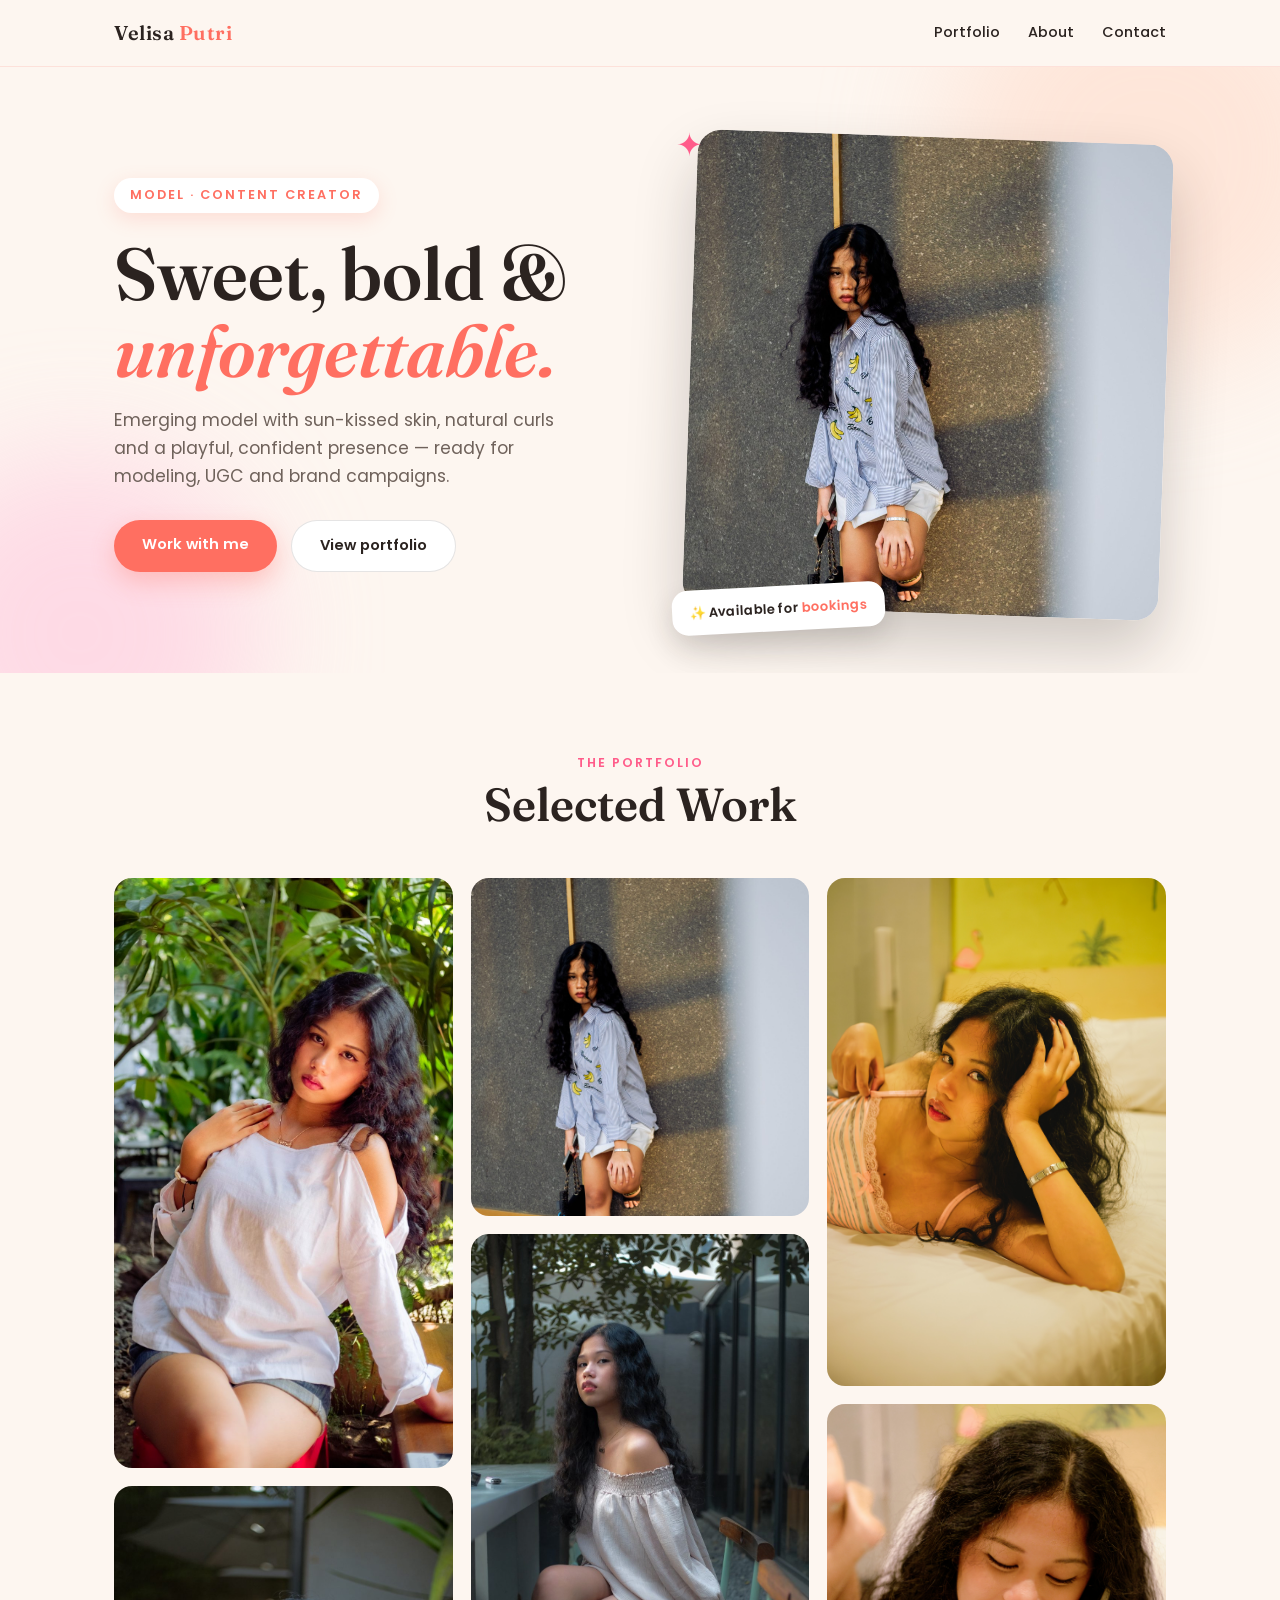
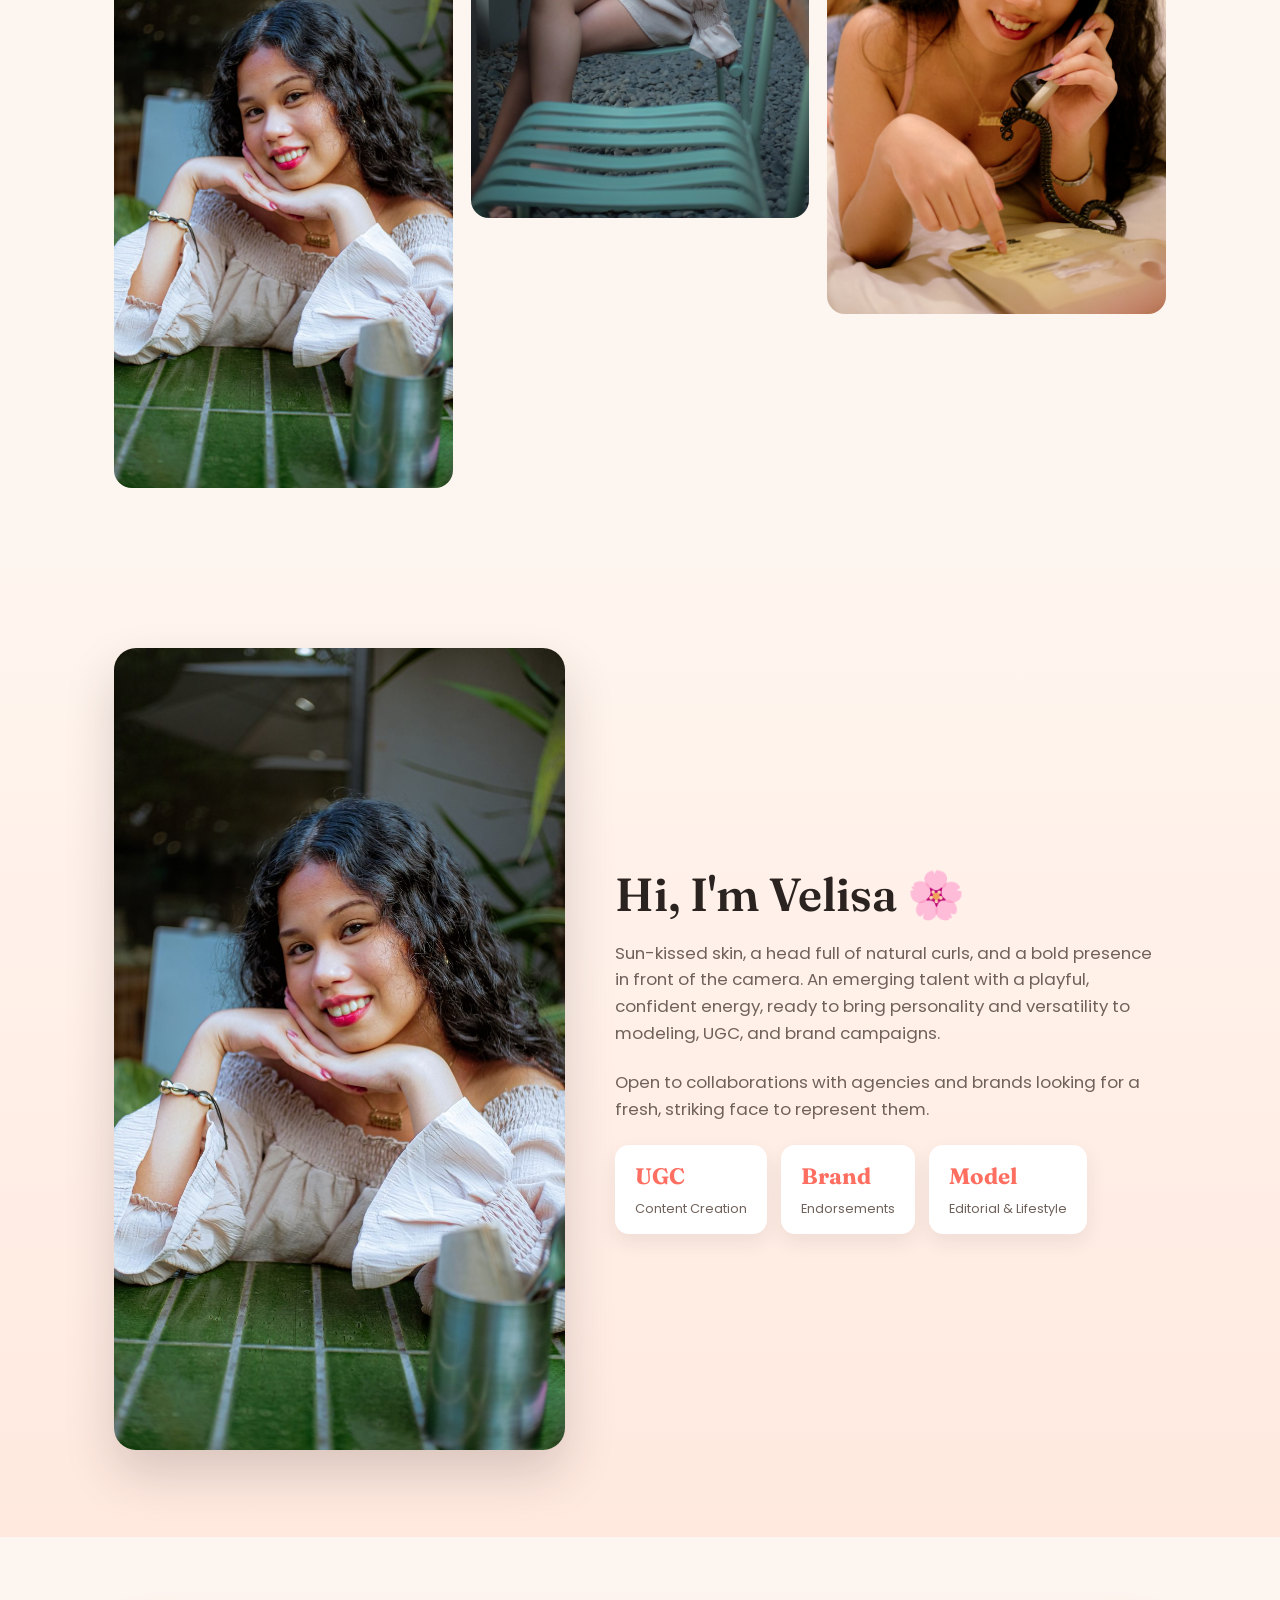
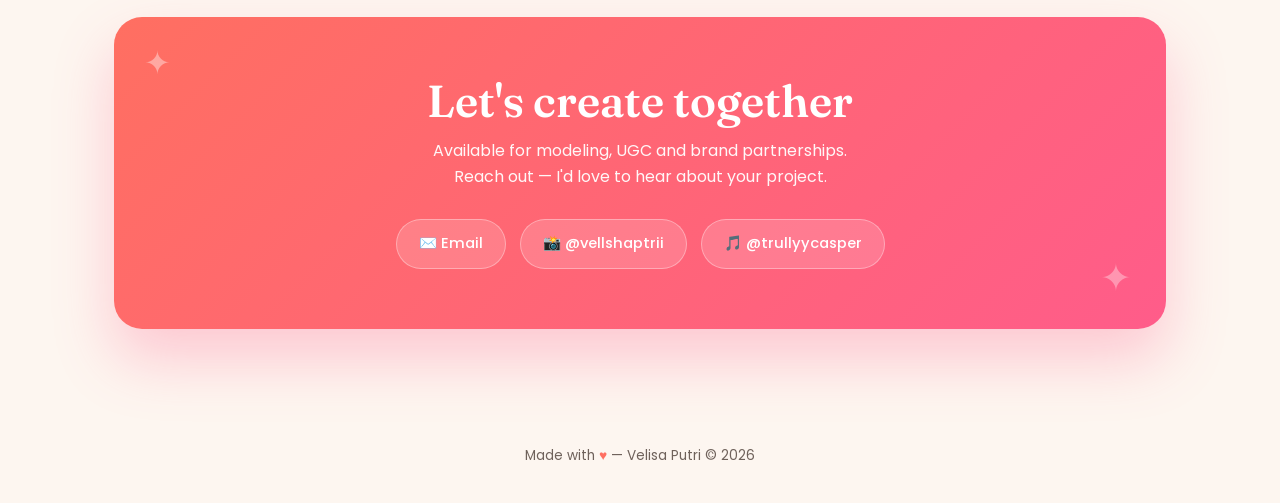
==== index.html @ 0e7f0deb "Update index.html" ====
<!DOCTYPE html>
<html lang="en">
<head>
<meta charset="UTF-8">
<meta name="viewport" content="width=device-width, initial-scale=1.0">
<title>Velisa Putri — Model & Content Creator</title>
<meta name="description" content="Velisa Putri — emerging model and content creator. Available for modeling, UGC, and brand campaigns.">
<link rel="preconnect" href="https://fonts.googleapis.com">
<link rel="preconnect" href="https://fonts.gstatic.com" crossorigin>
<link href="https://fonts.googleapis.com/css2?family=Fraunces:ital,opsz,wght@0,9..144,400;0,9..144,600;1,9..144,500&family=Poppins:wght@300;400;500;600&display=swap" rel="stylesheet">
<style>
  :root{
    --cream:#fdf6f0;
    --peach:#ffd9c7;
    --coral:#ff6f61;
    --hotpink:#ff5c8a;
    --ink:#2b2320;
    --soft:#6f625b;
    --white:#ffffff;
  }
  *{margin:0;padding:0;box-sizing:border-box}
  html{scroll-behavior:smooth}
  body{
    font-family:'Poppins',sans-serif;
    color:var(--ink);
    background:var(--cream);
    line-height:1.6;
    overflow-x:hidden;
  }
  h1,h2,h3{font-family:'Fraunces',serif;font-weight:600;line-height:1.05}
  a{color:inherit;text-decoration:none}
  .wrap{max-width:1100px;margin:0 auto;padding:0 24px}

  /* NAV */
  nav{
    position:sticky;top:0;z-index:50;
    background:rgba(253,246,240,.85);
    backdrop-filter:blur(10px);
    border-bottom:1px solid rgba(255,111,97,.15);
  }
  nav .wrap{display:flex;align-items:center;justify-content:space-between;height:66px}
  .logo{font-family:'Fraunces',serif;font-weight:600;font-size:1.25rem;letter-spacing:.5px}
  .logo span{color:var(--coral)}
  .navlinks{display:flex;gap:28px;font-size:.9rem;font-weight:500}
  .navlinks a{position:relative;padding:4px 0;transition:color .2s}
  .navlinks a:hover{color:var(--coral)}
  .navlinks a::after{content:"";position:absolute;left:0;bottom:-2px;width:0;height:2px;background:var(--coral);transition:width .25s}
  .navlinks a:hover::after{width:100%}
  .menu-btn{display:none;background:none;border:none;font-size:1.5rem;cursor:pointer;color:var(--ink)}

  /* HERO */
  header.hero{position:relative;padding:70px 0 60px;overflow:hidden}
  .blob{position:absolute;border-radius:50%;filter:blur(60px);opacity:.55;z-index:0}
  .blob.b1{width:420px;height:420px;background:var(--peach);top:-120px;right:-80px}
  .blob.b2{width:360px;height:360px;background:#ffc4dd;bottom:-140px;left:-100px}
  .hero .wrap{position:relative;z-index:2;display:grid;grid-template-columns:1.05fr .95fr;gap:50px;align-items:center}
  .hero-text .kicker{
    display:inline-block;font-size:.8rem;font-weight:600;letter-spacing:2px;text-transform:uppercase;
    color:var(--coral);background:#fff;padding:7px 16px;border-radius:999px;margin-bottom:22px;
    box-shadow:0 6px 20px rgba(255,111,97,.18)
  }
  .hero-text h1{font-size:clamp(2.8rem,6vw,4.6rem);margin-bottom:18px}
  .hero-text h1 em{font-style:italic;color:var(--coral)}
  .hero-text p{font-size:1.08rem;color:var(--soft);max-width:460px;margin-bottom:30px}
  .cta{display:flex;gap:14px;flex-wrap:wrap}
  .btn{
    display:inline-block;padding:13px 28px;border-radius:999px;font-weight:600;font-size:.92rem;
    transition:transform .2s,box-shadow .2s;cursor:pointer
  }
  .btn-primary{background:var(--coral);color:#fff;box-shadow:0 10px 24px rgba(255,111,97,.32)}
  .btn-primary:hover{transform:translateY(-3px);box-shadow:0 14px 30px rgba(255,111,97,.42)}
  .btn-ghost{background:#fff;color:var(--ink);border:1.5px solid rgba(43,35,32,.12)}
  .btn-ghost:hover{transform:translateY(-3px);border-color:var(--coral);color:var(--coral)}

  .hero-photo{position:relative}
  .hero-photo img{
    width:100%;border-radius:24px;display:block;
    box-shadow:0 30px 60px rgba(43,35,32,.22);
    transform:rotate(2deg)
  }
  .hero-photo::before{
    content:"✦";position:absolute;top:-18px;left:-14px;font-size:2rem;color:var(--hotpink);z-index:3
  }
  .badge{
    position:absolute;bottom:-18px;left:-18px;background:#fff;border-radius:16px;
    padding:12px 18px;box-shadow:0 12px 28px rgba(43,35,32,.16);font-size:.82rem;font-weight:600;z-index:3;
    transform:rotate(-3deg)
  }
  .badge span{color:var(--coral)}

  /* SECTION HEADS */
  .sec{padding:80px 0}
  .sec-head{text-align:center;margin-bottom:48px}
  .sec-head .tag{font-size:.78rem;font-weight:600;letter-spacing:2px;text-transform:uppercase;color:var(--hotpink)}
  .sec-head h2{font-size:clamp(2rem,4vw,2.9rem);margin-top:8px}

  /* PORTFOLIO */
  .gallery{columns:3;column-gap:18px}
  .gallery figure{break-inside:avoid;margin-bottom:18px;position:relative;border-radius:18px;overflow:hidden;cursor:pointer}
  .gallery img{width:100%;display:block;transition:transform .5s}
  .gallery figure:hover img{transform:scale(1.06)}
  .gallery figure::after{
    content:"";position:absolute;inset:0;background:linear-gradient(to top,rgba(255,111,97,.35),transparent 55%);
    opacity:0;transition:opacity .3s
  }
  .gallery figure:hover::after{opacity:1}

  /* ABOUT */
  #about{background:linear-gradient(180deg,#fff5ef,#ffe9df)}
  .about-grid{display:grid;grid-template-columns:.9fr 1.1fr;gap:50px;align-items:center}
  .about-photo img{width:100%;border-radius:22px;box-shadow:0 24px 50px rgba(43,35,32,.18)}
  .about-text h2{font-size:clamp(2rem,4vw,2.9rem);margin-bottom:20px}
  .about-text p{color:var(--soft);font-size:1.05rem;margin-bottom:22px}
  .facts{display:flex;gap:14px;flex-wrap:wrap}
  .fact{background:#fff;border-radius:14px;padding:14px 20px;box-shadow:0 8px 20px rgba(43,35,32,.08)}
  .fact b{display:block;font-family:'Fraunces',serif;color:var(--coral);font-size:1.4rem}
  .fact span{font-size:.8rem;color:var(--soft)}

  /* CONTACT */
  #contact{text-align:center}
  .contact-card{
    background:linear-gradient(135deg,var(--coral),var(--hotpink));
    border-radius:28px;padding:60px 30px;color:#fff;box-shadow:0 30px 60px rgba(255,92,138,.3);position:relative;overflow:hidden
  }
  .contact-card::before{content:"✦";position:absolute;top:20px;left:30px;font-size:2rem;opacity:.4}
  .contact-card::after{content:"✦";position:absolute;bottom:20px;right:34px;font-size:2.4rem;opacity:.35}
  .contact-card h2{color:#fff;font-size:clamp(2rem,4vw,2.8rem);margin-bottom:14px}
  .contact-card p{max-width:440px;margin:0 auto 30px;opacity:.95}
  .links{display:flex;gap:14px;justify-content:center;flex-wrap:wrap}
  .link-pill{
    display:inline-flex;align-items:center;gap:8px;background:rgba(255,255,255,.16);
    border:1.5px solid rgba(255,255,255,.35);color:#fff;padding:12px 22px;border-radius:999px;
    font-weight:500;font-size:.92rem;transition:background .2s,transform .2s
  }
  .link-pill:hover{background:#fff;color:var(--coral);transform:translateY(-3px)}

  footer{text-align:center;padding:36px 0;color:var(--soft);font-size:.85rem}
  footer .heart{color:var(--coral)}

  /* LIGHTBOX */
  .lb{position:fixed;inset:0;background:rgba(43,35,32,.9);display:none;align-items:center;justify-content:center;z-index:100;padding:24px}
  .lb.open{display:flex}
  .lb img{max-width:90%;max-height:90vh;border-radius:14px;box-shadow:0 20px 60px rgba(0,0,0,.5)}
  .lb-close{position:absolute;top:22px;right:28px;color:#fff;font-size:2.4rem;cursor:pointer;line-height:1}

  @media(max-width:860px){
    .hero .wrap{grid-template-columns:1fr;gap:40px}
    .hero-photo{max-width:420px;margin:0 auto}
    .about-grid{grid-template-columns:1fr;gap:34px}
    .gallery{columns:2}
    .navlinks{
      display:none;position:absolute;top:66px;left:0;right:0;background:var(--cream);
      flex-direction:column;gap:0;padding:10px 24px 20px;border-bottom:1px solid rgba(255,111,97,.15)
    }
    .navlinks.show{display:flex}
    .navlinks a{padding:12px 0;border-bottom:1px solid rgba(255,111,97,.1)}
    .menu-btn{display:block}
  }
  @media(max-width:520px){.gallery{columns:1}}
</style>
</head>
<body>

<nav>
  <div class="wrap">
    <div class="logo">Velisa <span>Putri</span></div>
    <div class="navlinks" id="navlinks">
      <a onclick="closeMenu()" href="#portfolio">Portfolio</a>
      <a onclick="closeMenu()" href="#about">About</a>
      <a onclick="closeMenu()" href="#contact">Contact</a>
    </div>
    <button class="menu-btn" onclick="toggleMenu()">☰</button>
  </div>
</nav>

<header class="hero">
  <div class="blob b1"></div>
  <div class="blob b2"></div>
  <div class="wrap">
    <div class="hero-text">
      <span class="kicker">Model · Content Creator</span>
      <h1>Sweet, bold &amp; <em>unforgettable</em>.</h1>
      <p>Emerging model with sun-kissed skin, natural curls and a playful, confident presence — ready for modeling, UGC and brand campaigns.</p>
      <div class="cta">
        <a class="btn btn-primary" href="#contact">Work with me</a>
        <a class="btn btn-ghost" href="#portfolio">View portfolio</a>
      </div>
    </div>
    <div class="hero-photo">
      <img id="heroImg" src="images/velisa-01.jpg" alt="Velisa Putri portrait">
      <div class="badge">✨ Available for <span>bookings</span></div>
    </div>
  </div>
</header>

<section class="sec" id="portfolio">
  <div class="wrap">
    <div class="sec-head">
      <div class="tag">The Portfolio</div>
      <h2>Selected Work</h2>
    </div>
    <div class="gallery" id="gallery">
      <figure><img src="images/velisa-02.jpg" alt="Velisa Putri — garden editorial"></figure>
      <figure><img src="images/velisa-04.jpg" alt="Velisa Putri — smiling portrait"></figure>
      <figure><img src="images/velisa-01.jpg" alt="Velisa Putri — street style"></figure>
      <figure><img src="images/velisa-03.jpg" alt="Velisa Putri — lifestyle"></figure>
    </div>
  </div>
</section>

<section class="sec" id="about">
  <div class="wrap">
    <div class="about-grid">
      <div class="about-photo">
        <img id="aboutImg" src="images/velisa-04.jpg" alt="Velisa Putri">
      </div>
      <div class="about-text">
        <h2 id="aboutHeading">Hi, I'm Velisa 🌸</h2>
        <div id="aboutBio">
          <p>Sun-kissed skin, a head full of natural curls, and a bold presence in front of the camera. An emerging talent with a playful, confident energy, ready to bring personality and versatility to modeling, UGC, and brand campaigns.</p>
          <p>Open to collaborations with agencies and brands looking for a fresh, striking face to represent them.</p>
        </div>
        <div class="facts">
          <div class="fact"><b>UGC</b><span>Content Creation</span></div>
          <div class="fact"><b>Brand</b><span>Endorsements</span></div>
          <div class="fact"><b>Model</b><span>Editorial &amp; Lifestyle</span></div>
        </div>
      </div>
    </div>
  </div>
</section>

<section class="sec" id="contact">
  <div class="wrap">
    <div class="contact-card">
      <h2>Let's create together</h2>
      <p>Available for modeling, UGC and brand partnerships. Reach out — I'd love to hear about your project.</p>
      <div class="links" id="contactLinks">
        <a class="link-pill" href="mailto:velisaputriajjah@gmail.com">✉️ Email</a>
        <a class="link-pill" href="https://instagram.com/vellshaptrii" target="_blank" rel="noopener">📸 @vellshaptrii</a>
        <a class="link-pill" href="https://tiktok.com/@trullyycasperr" target="_blank" rel="noopener">🎵 @trullyycasperr</a>
      </div>
    </div>
  </div>
</section>

<footer>
  <div class="wrap">Made with <span class="heart">♥</span> — Velisa Putri © 2026</div>
</footer>

<div class="lb" id="lb" onclick="closeLb()">
  <span class="lb-close">&times;</span>
  <img id="lb-img" src="" alt="">
</div>

<script>
  function toggleMenu(){document.getElementById('navlinks').classList.toggle('show')}
  function closeMenu(){document.getElementById('navlinks').classList.remove('show')}

  // ---- Lightbox (re-bound whenever the gallery is rebuilt) ----
  function bindLightbox(){
    document.querySelectorAll('#gallery img').forEach(function(img){
      img.onclick=function(){
        document.getElementById('lb-img').src=img.src;
        document.getElementById('lb').classList.add('open');
      };
    });
  }
  function closeLb(){document.getElementById('lb').classList.remove('open')}
  document.addEventListener('keydown',function(e){if(e.key==='Escape')closeLb()});

  // ---- Load content from the CMS data files (falls back to built-in defaults
  //      when opened locally, since browsers block fetch on file:// URLs) ----
  function esc(s){return String(s||'').replace(/[&<>"]/g,function(c){
    return {'&':'&amp;','<':'&lt;','>':'&gt;','"':'&quot;'}[c];});}

  function renderGallery(photos){
    if(!photos || !photos.length) return;
    var g=document.getElementById('gallery');
    g.innerHTML=photos.map(function(p){
      return '<figure><img src="'+esc(p.image)+'" alt="'+esc(p.alt||'Velisa Putri')+'"></figure>';
    }).join('');
    bindLightbox();
  }

  function renderSite(s){
    if(!s) return;
    if(s.heroImage) document.getElementById('heroImg').src=s.heroImage;
    if(s.aboutImage) document.getElementById('aboutImg').src=s.aboutImage;
    if(s.tagline){
      // keep the last word italic/coral to match the design
      var words=s.tagline.trim().split(' ');
      var last=words.pop();
      document.querySelector('.hero-text h1').innerHTML=
        esc(words.join(' '))+' <em>'+esc(last)+'</em>';
    }
    if(s.bio){
      document.getElementById('aboutBio').innerHTML=
        s.bio.split(/\n\s*\n/).map(function(par){
          return '<p>'+esc(par.trim())+'</p>';
        }).join('');
    }
    if(s.email || s.instagram || s.tiktok){
      var links='';
      if(s.email) links+='<a class="link-pill" href="mailto:'+esc(s.email)+'">✉️ Email</a>';
      if(s.instagram) links+='<a class="link-pill" href="https://instagram.com/'+esc(s.instagram)+'" target="_blank" rel="noopener">📸 @'+esc(s.instagram)+'</a>';
      if(s.tiktok) links+='<a class="link-pill" href="https://tiktok.com/@'+esc(s.tiktok)+'" target="_blank" rel="noopener">🎵 @'+esc(s.tiktok)+'</a>';
      document.getElementById('contactLinks').innerHTML=links;
    }
  }

  fetch('data/gallery.json').then(function(r){return r.json();})
    .then(function(d){renderGallery(d.photos);}).catch(function(){/* keep defaults */});
  fetch('data/site.json').then(function(r){return r.json();})
    .then(renderSite).catch(function(){/* keep defaults */});

  bindLightbox(); // bind the default photos immediately
</script>
</body>
</html>
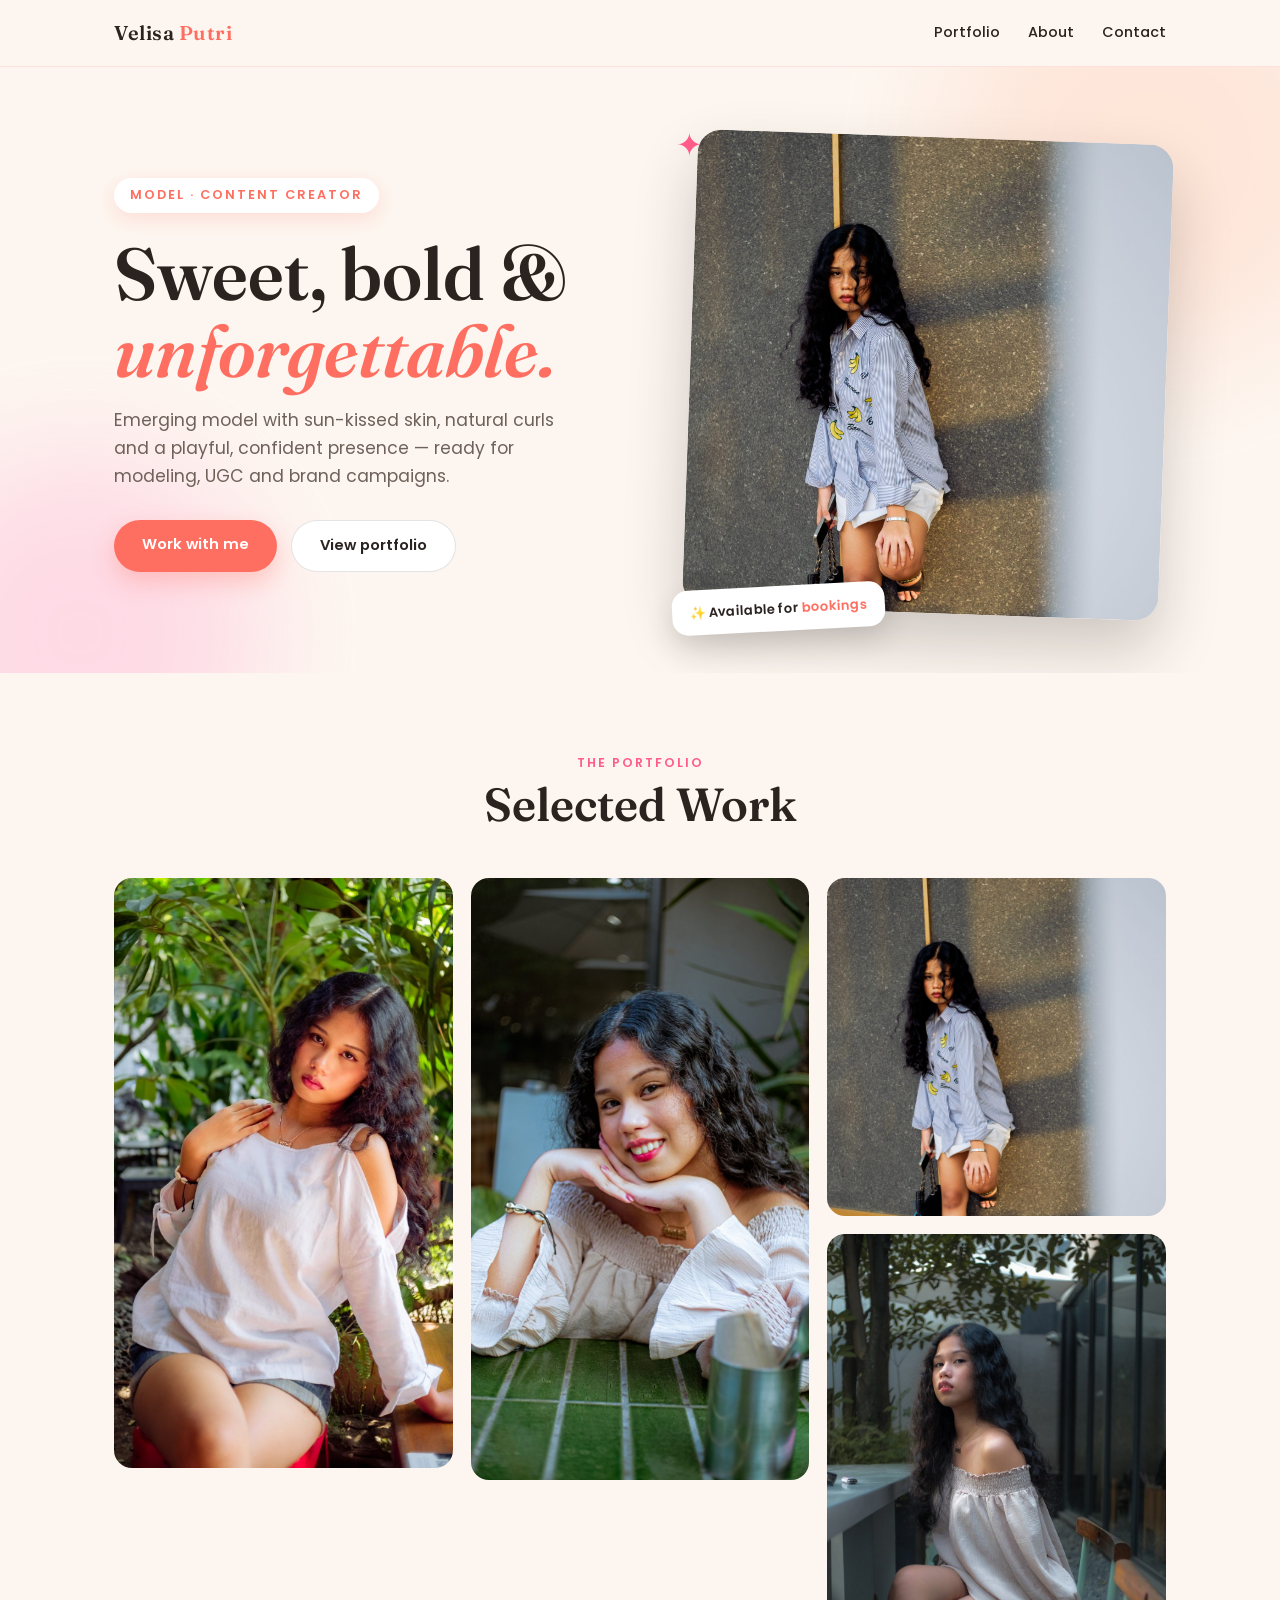
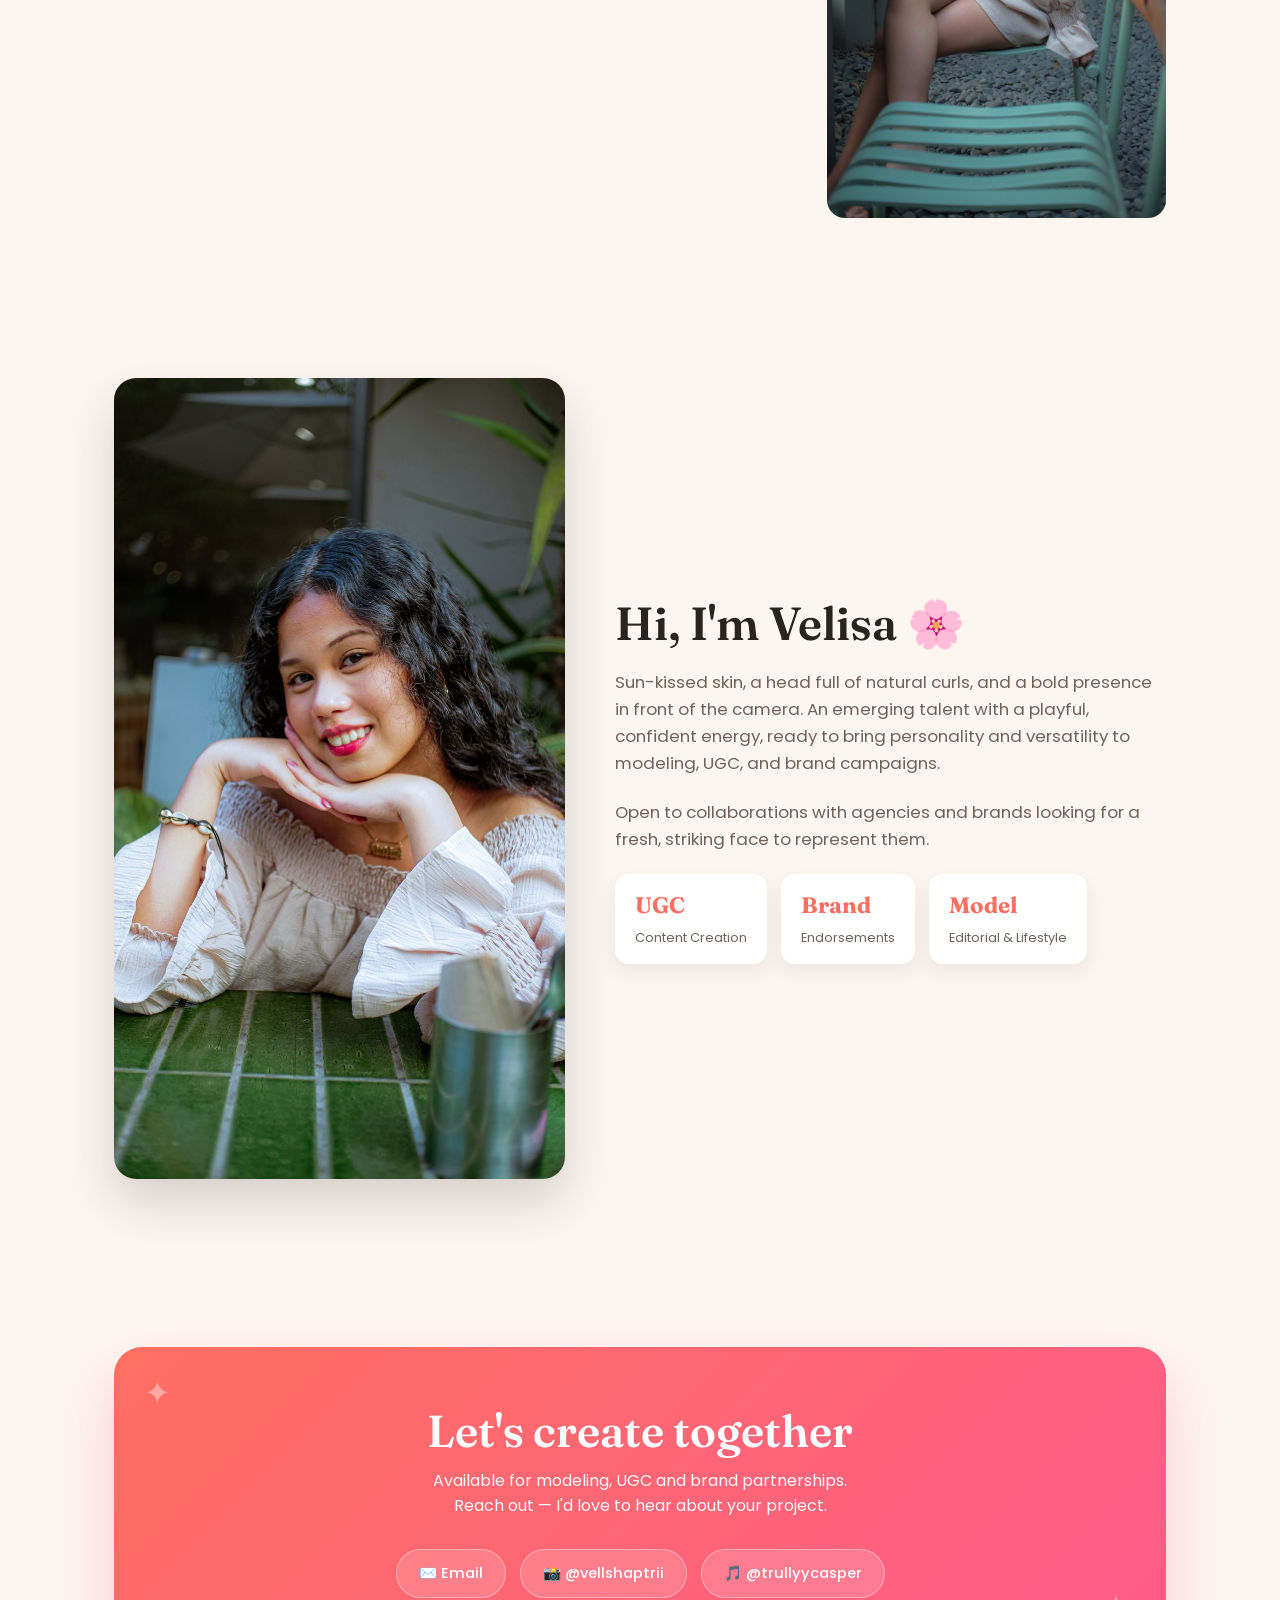
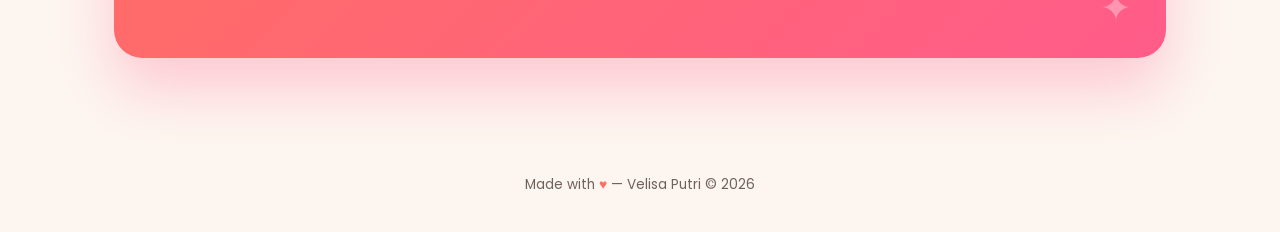
==== commit d91e8978: "Add files via upload" ====
--- a/index.html
+++ b/index.html
@@ -105,8 +105,15 @@
   }
   .gallery figure:hover::after{opacity:1}
 
+  /* VIDEOS */
+  #videos{background:linear-gradient(180deg,#fff5ef,#ffe9df)}
+  .video-grid{display:flex;flex-wrap:wrap;gap:24px;justify-content:center}
+  .video-card{background:#fff;border-radius:18px;padding:10px;box-shadow:0 14px 34px rgba(43,35,32,.12);max-width:340px;width:100%}
+  .video-card blockquote{margin:0 auto}
+  .video-empty{text-align:center;color:var(--soft);font-size:.95rem}
+
   /* ABOUT */
-  #about{background:linear-gradient(180deg,#fff5ef,#ffe9df)}
+  #about{background:var(--cream)}
   .about-grid{display:grid;grid-template-columns:.9fr 1.1fr;gap:50px;align-items:center}
   .about-photo img{width:100%;border-radius:22px;box-shadow:0 24px 50px rgba(43,35,32,.18)}
   .about-text h2{font-size:clamp(2rem,4vw,2.9rem);margin-bottom:20px}
@@ -166,6 +173,7 @@
     <div class="logo">Velisa <span>Putri</span></div>
     <div class="navlinks" id="navlinks">
       <a onclick="closeMenu()" href="#portfolio">Portfolio</a>
+      <a onclick="closeMenu()" href="#videos" id="navVideos" style="display:none">Videos</a>
       <a onclick="closeMenu()" href="#about">About</a>
       <a onclick="closeMenu()" href="#contact">Contact</a>
     </div>
@@ -205,6 +213,16 @@
       <figure><img src="images/velisa-01.jpg" alt="Velisa Putri — street style"></figure>
       <figure><img src="images/velisa-03.jpg" alt="Velisa Putri — lifestyle"></figure>
     </div>
+  </div>
+</section>
+
+<section class="sec" id="videos" style="display:none">
+  <div class="wrap">
+    <div class="sec-head">
+      <div class="tag">On Camera</div>
+      <h2>Videos</h2>
+    </div>
+    <div class="video-grid" id="videoGrid"></div>
   </div>
 </section>
 
@@ -309,10 +327,62 @@
     }
   }
 
+  // ---- Videos: paste a TikTok or Instagram post URL in the CMS, this
+  //      detects the platform and builds the official embed automatically ----
+  function loadScriptOnce(src){
+    if(document.querySelector('script[src="'+src+'"]')) return;
+    var s=document.createElement('script');
+    s.src=src; s.async=true;
+    document.body.appendChild(s);
+    return s;
+  }
+
+  function renderVideos(list){
+    if(!list || !list.length) return; // section stays hidden
+    var grid=document.getElementById('videoGrid');
+    var html='';
+    var hasTikTok=false, hasInstagram=false;
+
+    list.forEach(function(v){
+      var url=(v.url||'').trim();
+      if(!url) return;
+      if(url.indexOf('tiktok.com')>-1){
+        hasTikTok=true;
+        var idMatch=url.match(/\/video\/(\d+)/);
+        var videoId=idMatch?idMatch[1]:'';
+        html+='<div class="video-card">'+
+          '<blockquote class="tiktok-embed" cite="'+esc(url)+'" data-video-id="'+esc(videoId)+'" style="max-width:325px;min-width:280px;margin:0 auto;">'+
+          '<section></section></blockquote></div>';
+      } else if(url.indexOf('instagram.com')>-1){
+        hasInstagram=true;
+        html+='<div class="video-card">'+
+          '<blockquote class="instagram-media" data-instgrm-permalink="'+esc(url)+'" data-instgrm-version="14" style="margin:0 auto;"></blockquote></div>';
+      }
+    });
+
+    if(!html) return; // no recognized links, keep section hidden
+
+    grid.innerHTML=html;
+    document.getElementById('videos').style.display='';
+    document.getElementById('navVideos').style.display='';
+
+    if(hasTikTok) loadScriptOnce('https://www.tiktok.com/embed.js');
+    if(hasInstagram){
+      var igScript=loadScriptOnce('https://www.instagram.com/embed.js');
+      if(igScript){
+        igScript.onload=function(){ if(window.instgrm) window.instgrm.Embeds.process(); };
+      } else if(window.instgrm){
+        window.instgrm.Embeds.process();
+      }
+    }
+  }
+
   fetch('data/gallery.json').then(function(r){return r.json();})
     .then(function(d){renderGallery(d.photos);}).catch(function(){/* keep defaults */});
   fetch('data/site.json').then(function(r){return r.json();})
     .then(renderSite).catch(function(){/* keep defaults */});
+  fetch('data/videos.json').then(function(r){return r.json();})
+    .then(function(d){renderVideos(d.videos);}).catch(function(){/* section stays hidden */});
 
   bindLightbox(); // bind the default photos immediately
 </script>
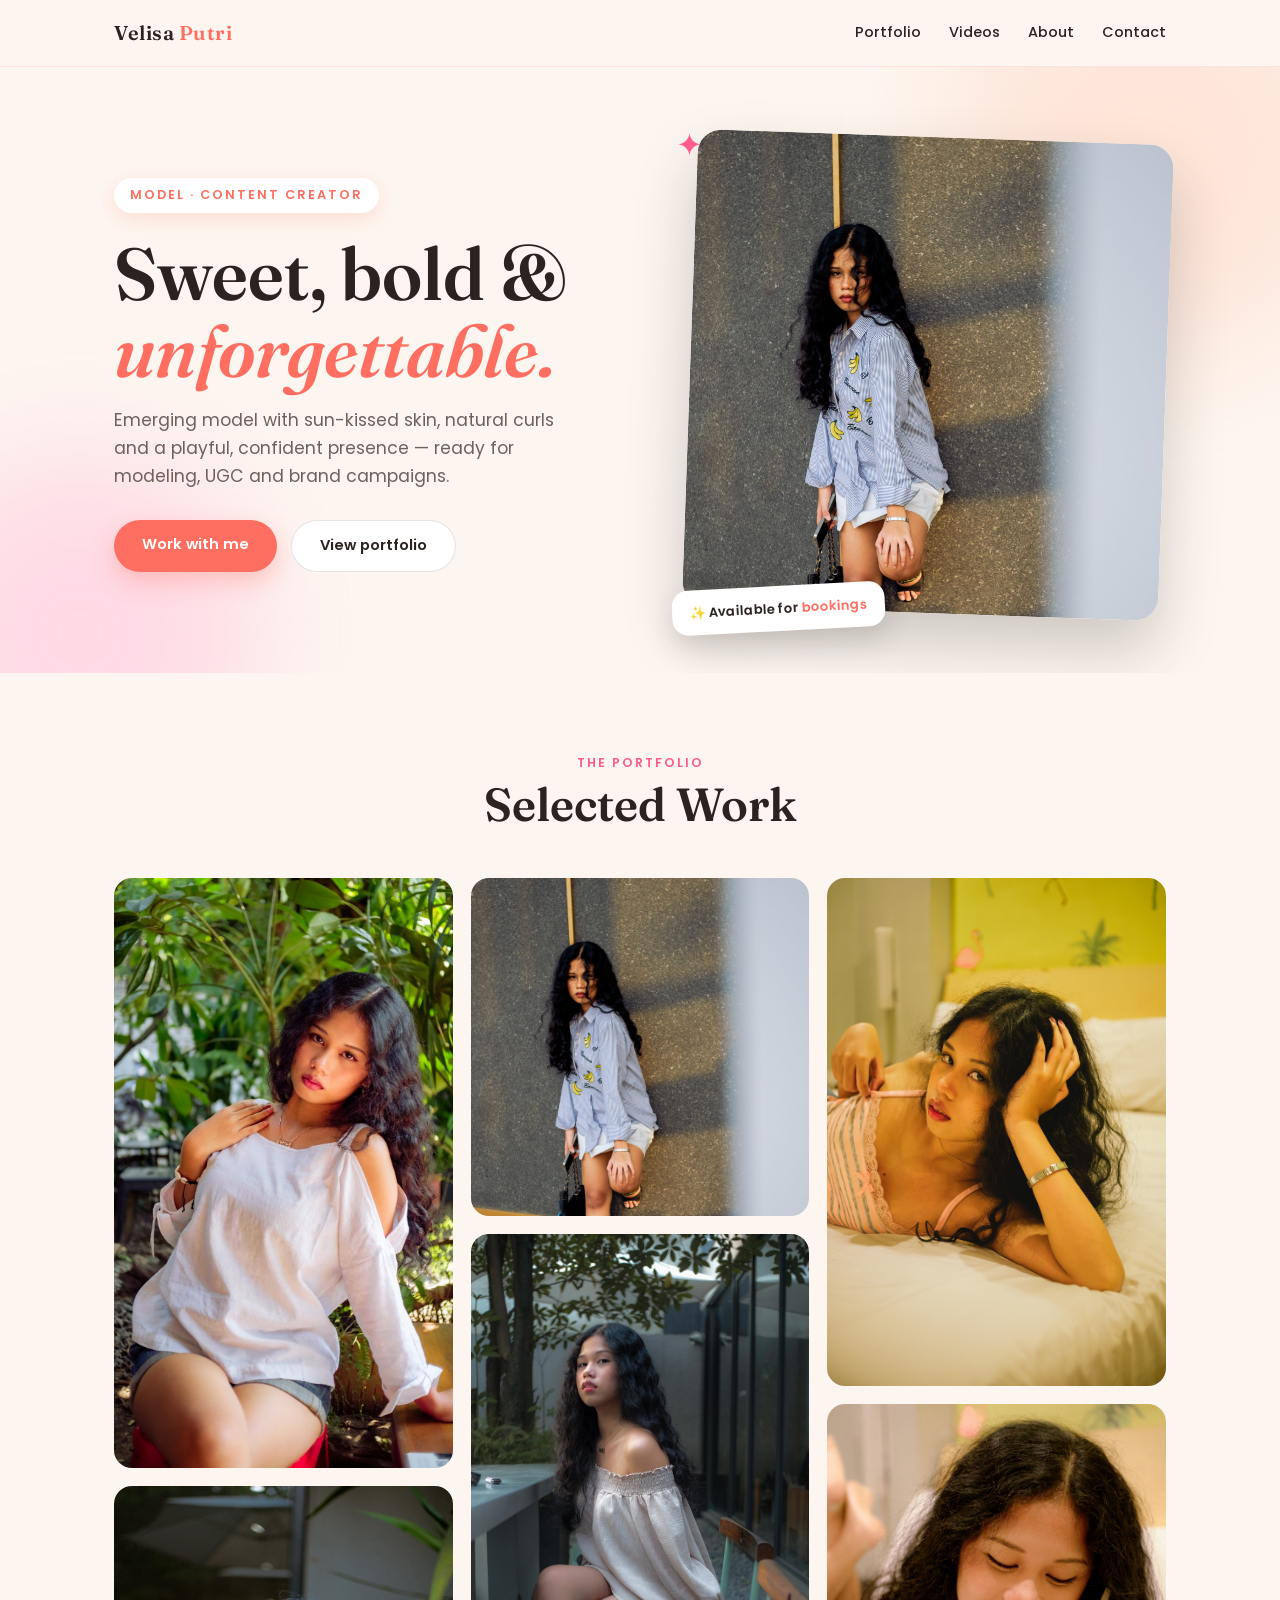
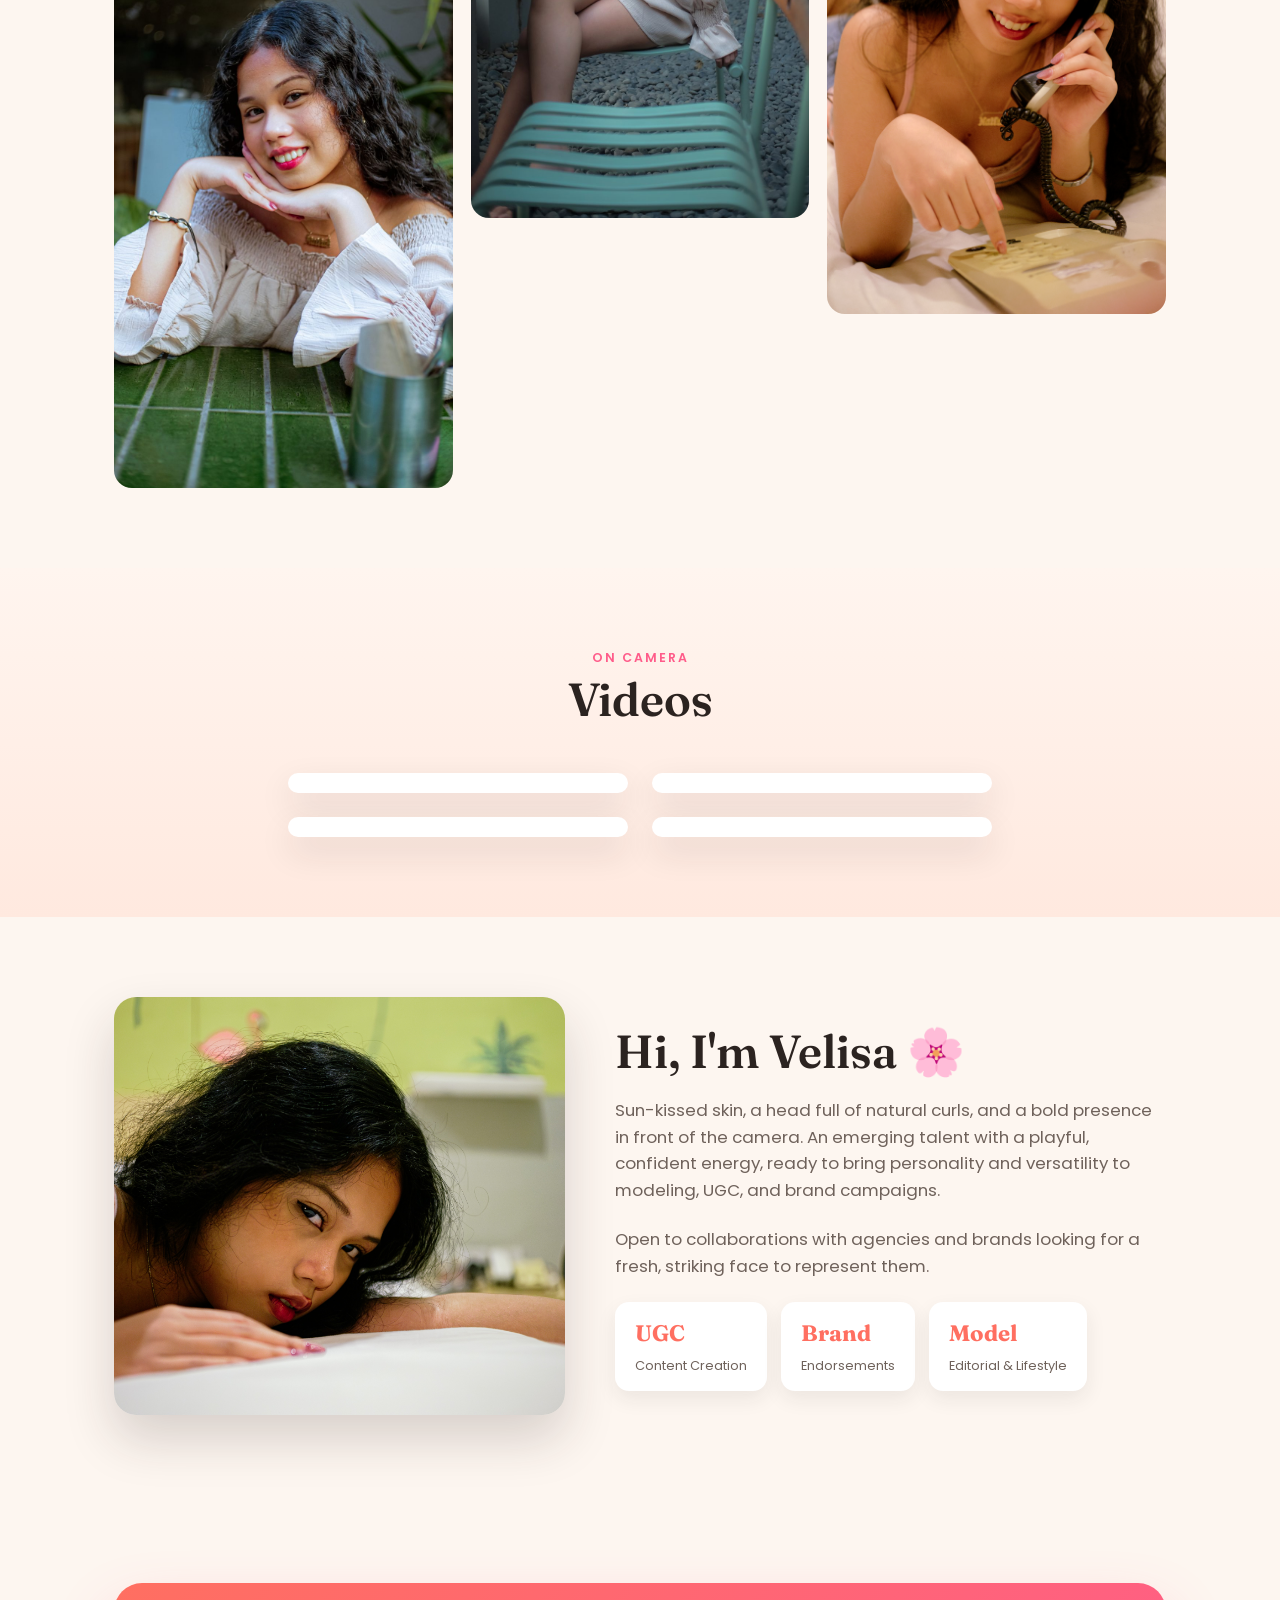
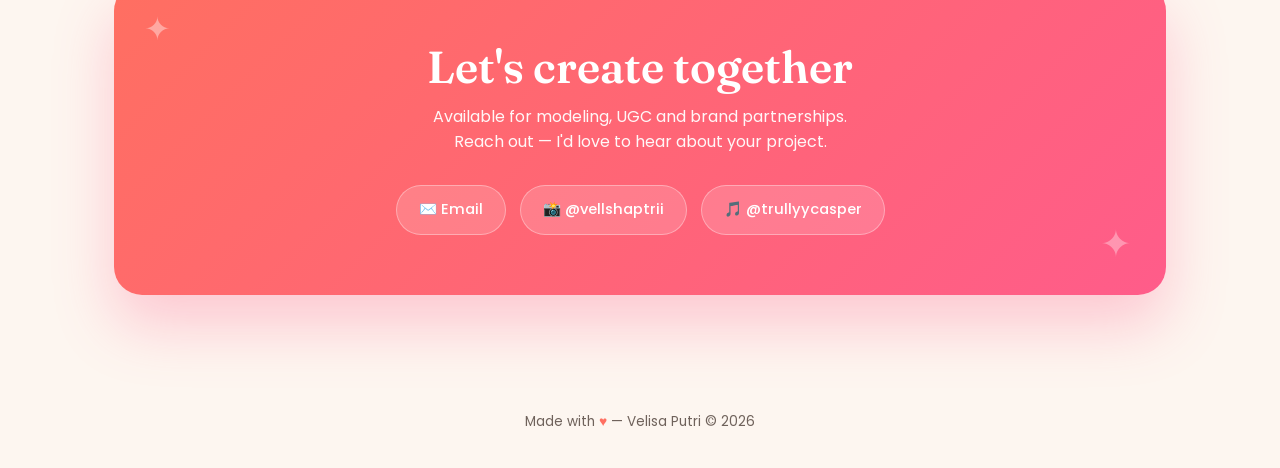
==== commit 10644946: "Add files via upload" ====
--- a/index.html
+++ b/index.html
@@ -292,19 +292,29 @@
   function esc(s){return String(s||'').replace(/[&<>"]/g,function(c){
     return {'&':'&amp;','<':'&lt;','>':'&gt;','"':'&quot;'}[c];});}
 
+  // Make image paths work whether the site is served from the domain root
+  // (custom domain / Netlify) or from a subfolder (GitHub Pages /Velisa/).
+  // Strips a leading "/" so paths resolve relative to the page. Leaves full
+  // URLs (http...) untouched.
+  function fixPath(p){
+    p=String(p||'');
+    if(/^https?:\/\//i.test(p)) return p;
+    return p.charAt(0)==='/' ? p.slice(1) : p;
+  }
+
   function renderGallery(photos){
     if(!photos || !photos.length) return;
     var g=document.getElementById('gallery');
     g.innerHTML=photos.map(function(p){
-      return '<figure><img src="'+esc(p.image)+'" alt="'+esc(p.alt||'Velisa Putri')+'"></figure>';
+      return '<figure><img src="'+esc(fixPath(p.image))+'" alt="'+esc(p.alt||'Velisa Putri')+'"></figure>';
     }).join('');
     bindLightbox();
   }
 
   function renderSite(s){
     if(!s) return;
-    if(s.heroImage) document.getElementById('heroImg').src=s.heroImage;
-    if(s.aboutImage) document.getElementById('aboutImg').src=s.aboutImage;
+    if(s.heroImage) document.getElementById('heroImg').src=fixPath(s.heroImage);
+    if(s.aboutImage) document.getElementById('aboutImg').src=fixPath(s.aboutImage);
     if(s.tagline){
       // keep the last word italic/coral to match the design
       var words=s.tagline.trim().split(' ');
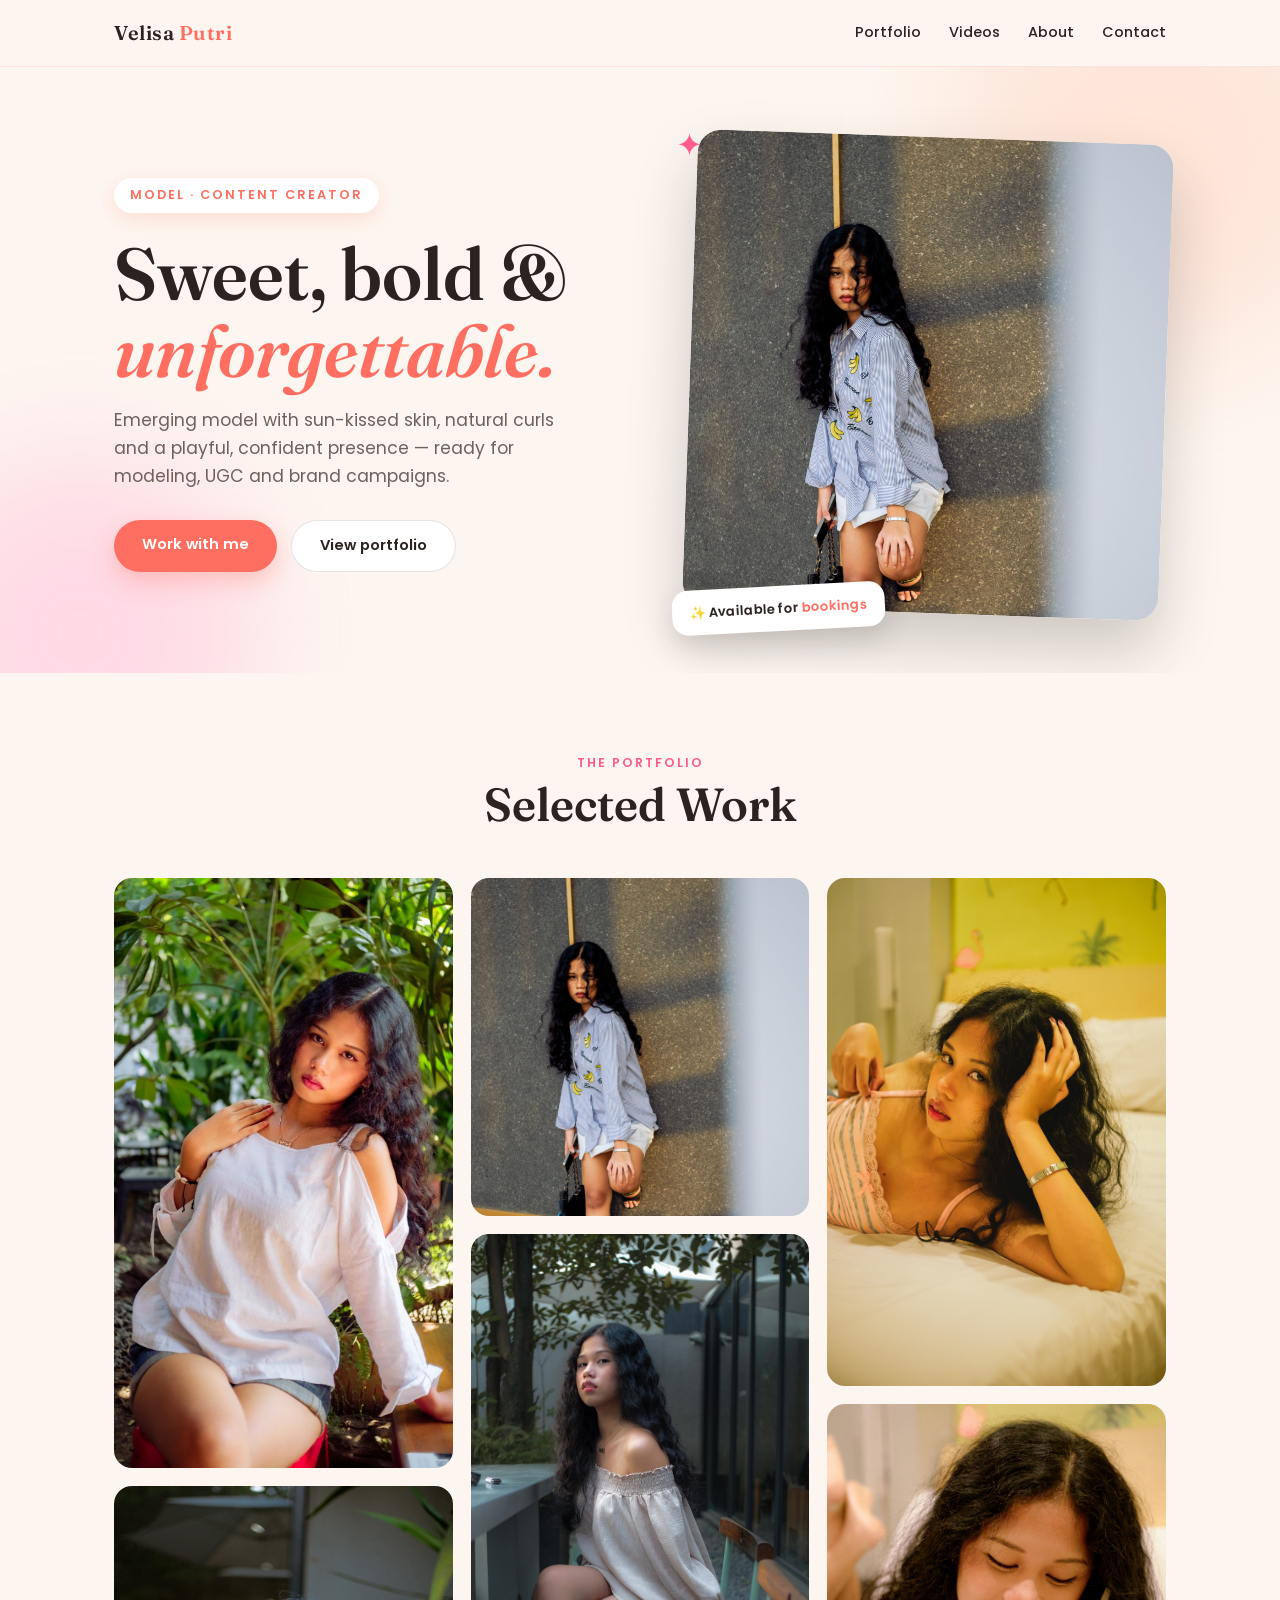
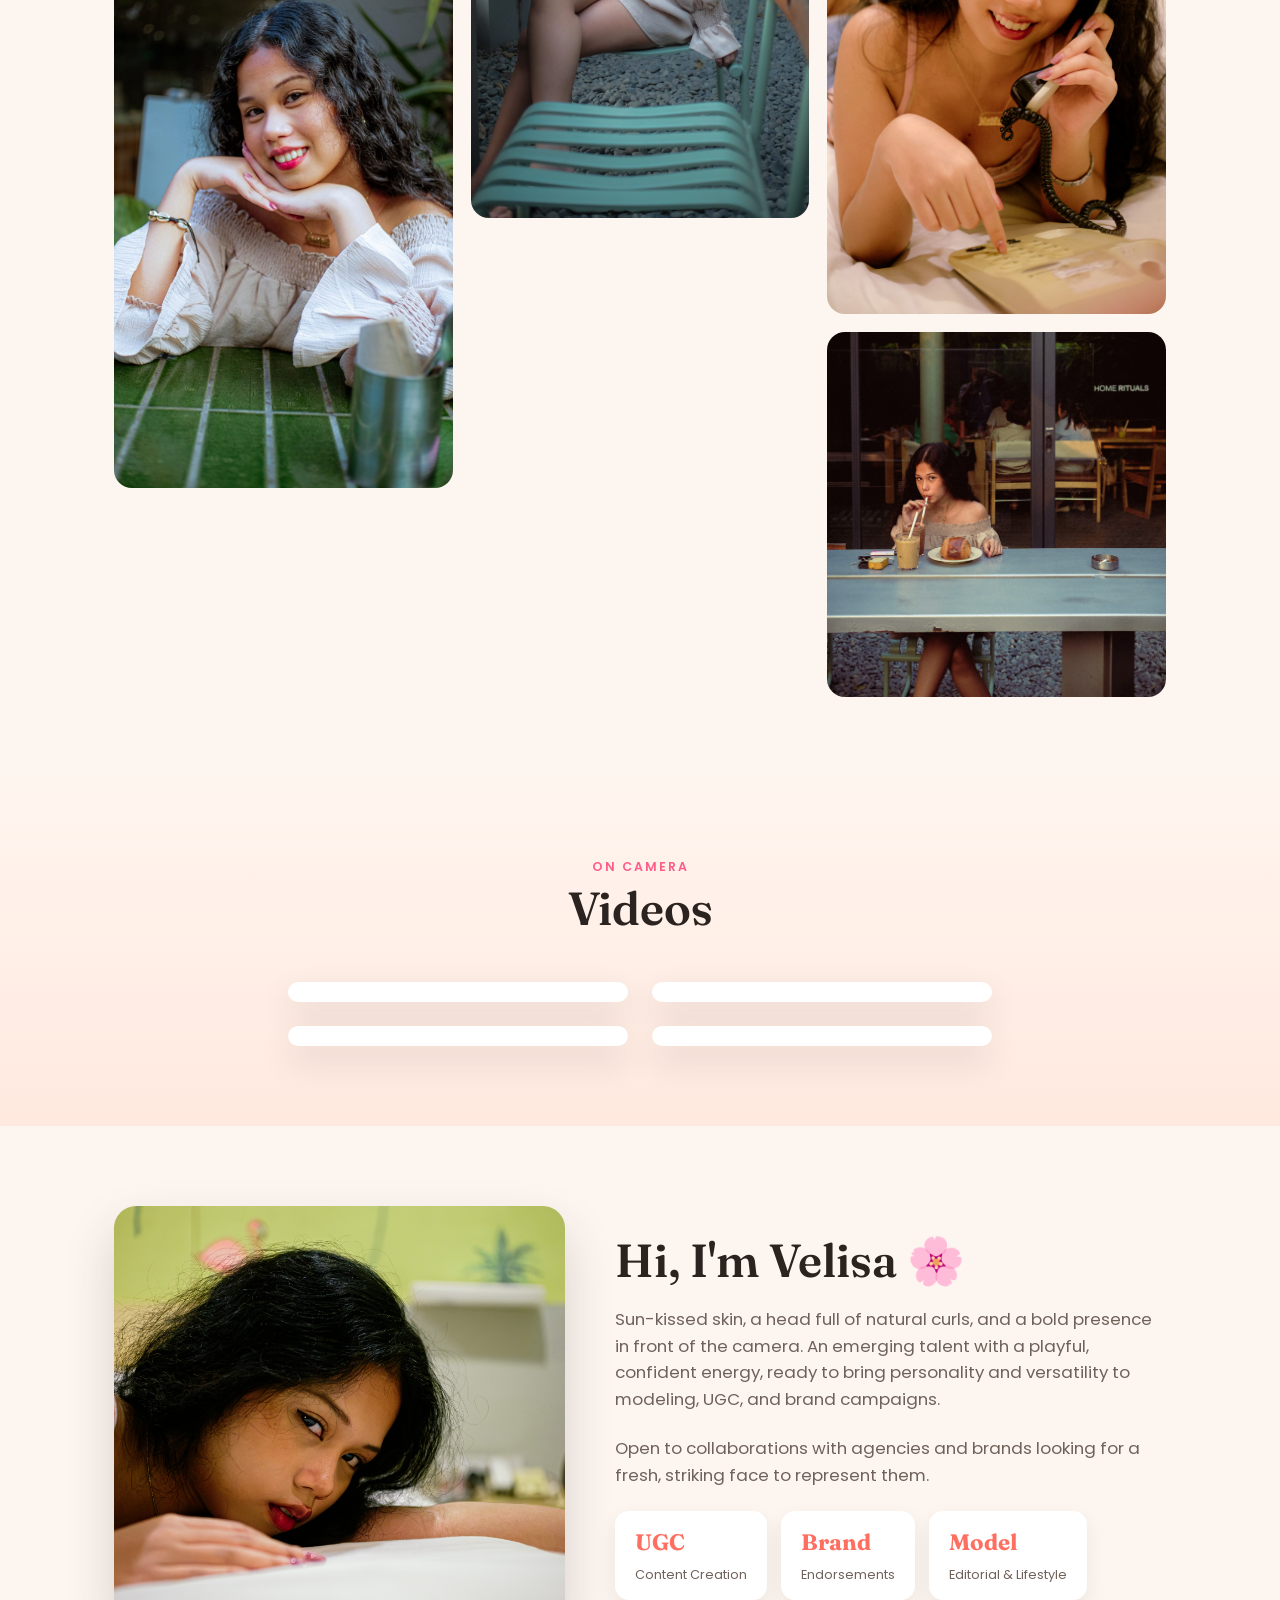
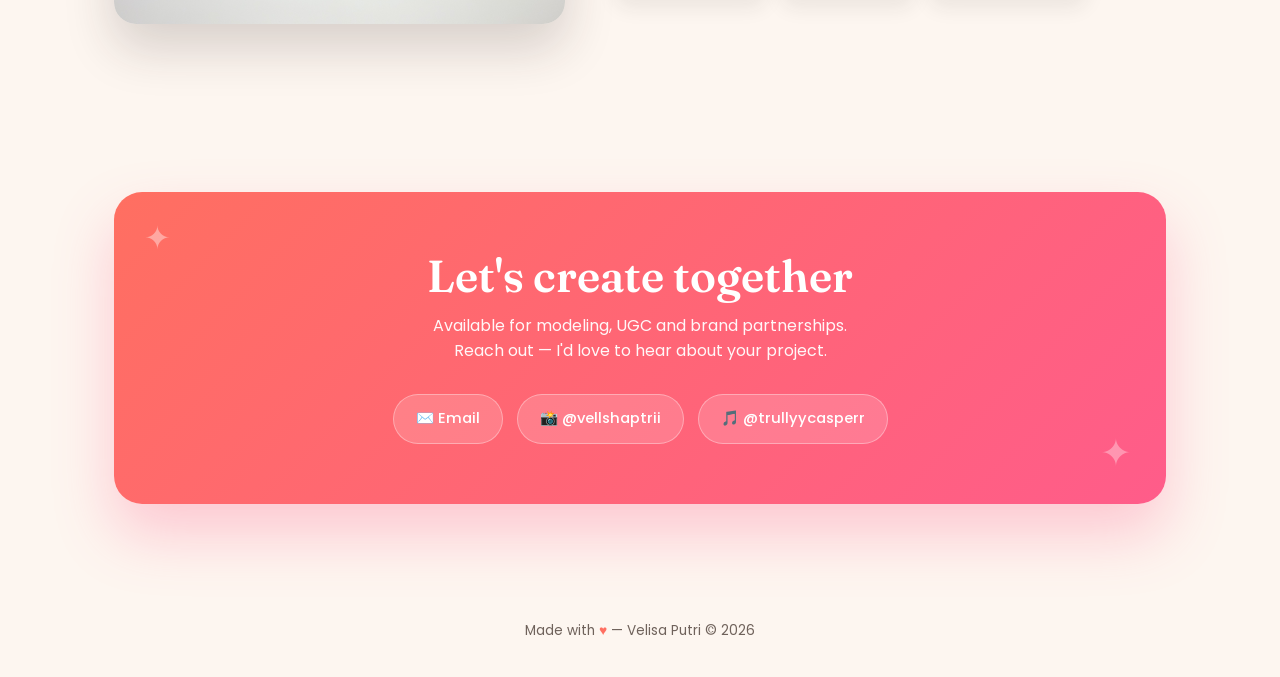
==== commit f17483f8: "Add files via upload" ====
--- a/index.html
+++ b/index.html
@@ -238,7 +238,7 @@
           <p>Sun-kissed skin, a head full of natural curls, and a bold presence in front of the camera. An emerging talent with a playful, confident energy, ready to bring personality and versatility to modeling, UGC, and brand campaigns.</p>
           <p>Open to collaborations with agencies and brands looking for a fresh, striking face to represent them.</p>
         </div>
-        <div class="facts">
+        <div class="facts" id="facts">
           <div class="fact"><b>UGC</b><span>Content Creation</span></div>
           <div class="fact"><b>Brand</b><span>Endorsements</span></div>
           <div class="fact"><b>Model</b><span>Editorial &amp; Lifestyle</span></div>
@@ -327,6 +327,11 @@
         s.bio.split(/\n\s*\n/).map(function(par){
           return '<p>'+esc(par.trim())+'</p>';
         }).join('');
+    }
+    if(s.highlights && s.highlights.length){
+      document.getElementById('facts').innerHTML=s.highlights.map(function(h){
+        return '<div class="fact"><b>'+esc(h.title)+'</b><span>'+esc(h.subtitle||'')+'</span></div>';
+      }).join('');
     }
     if(s.email || s.instagram || s.tiktok){
       var links='';
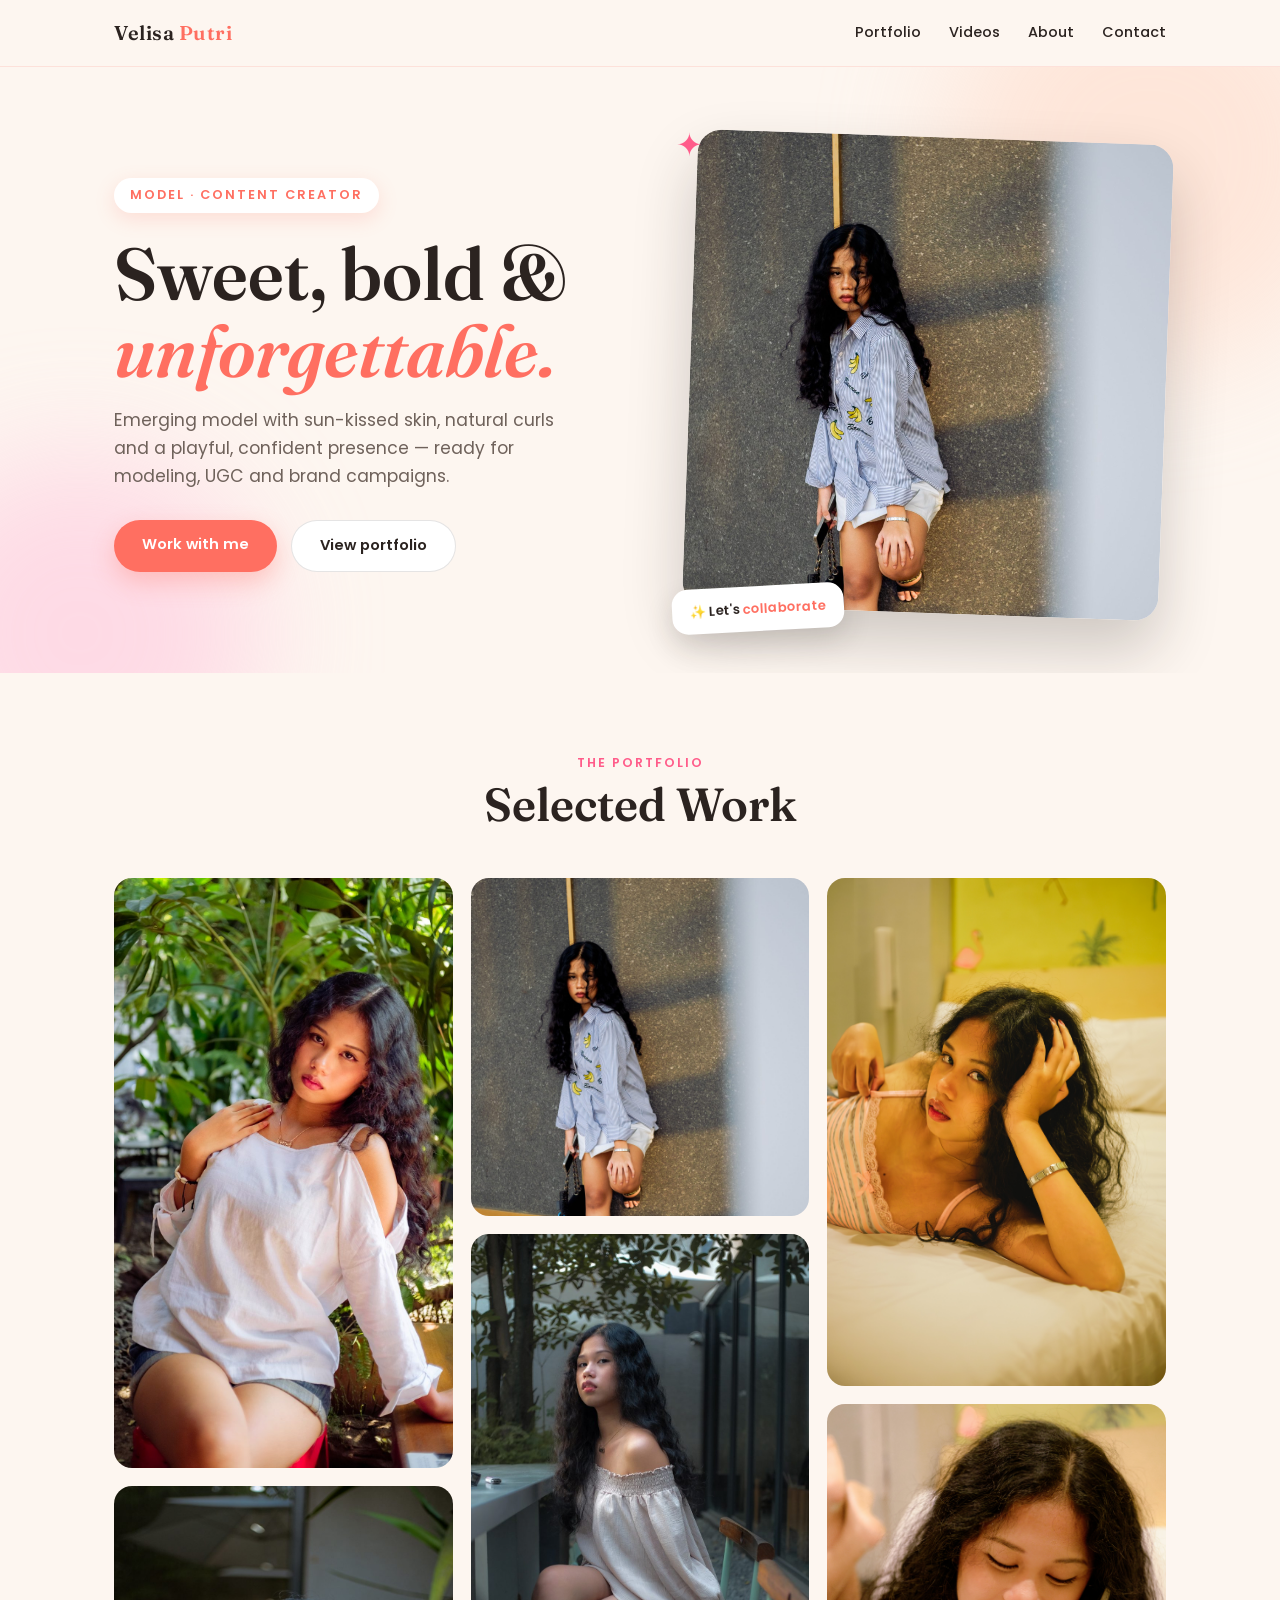
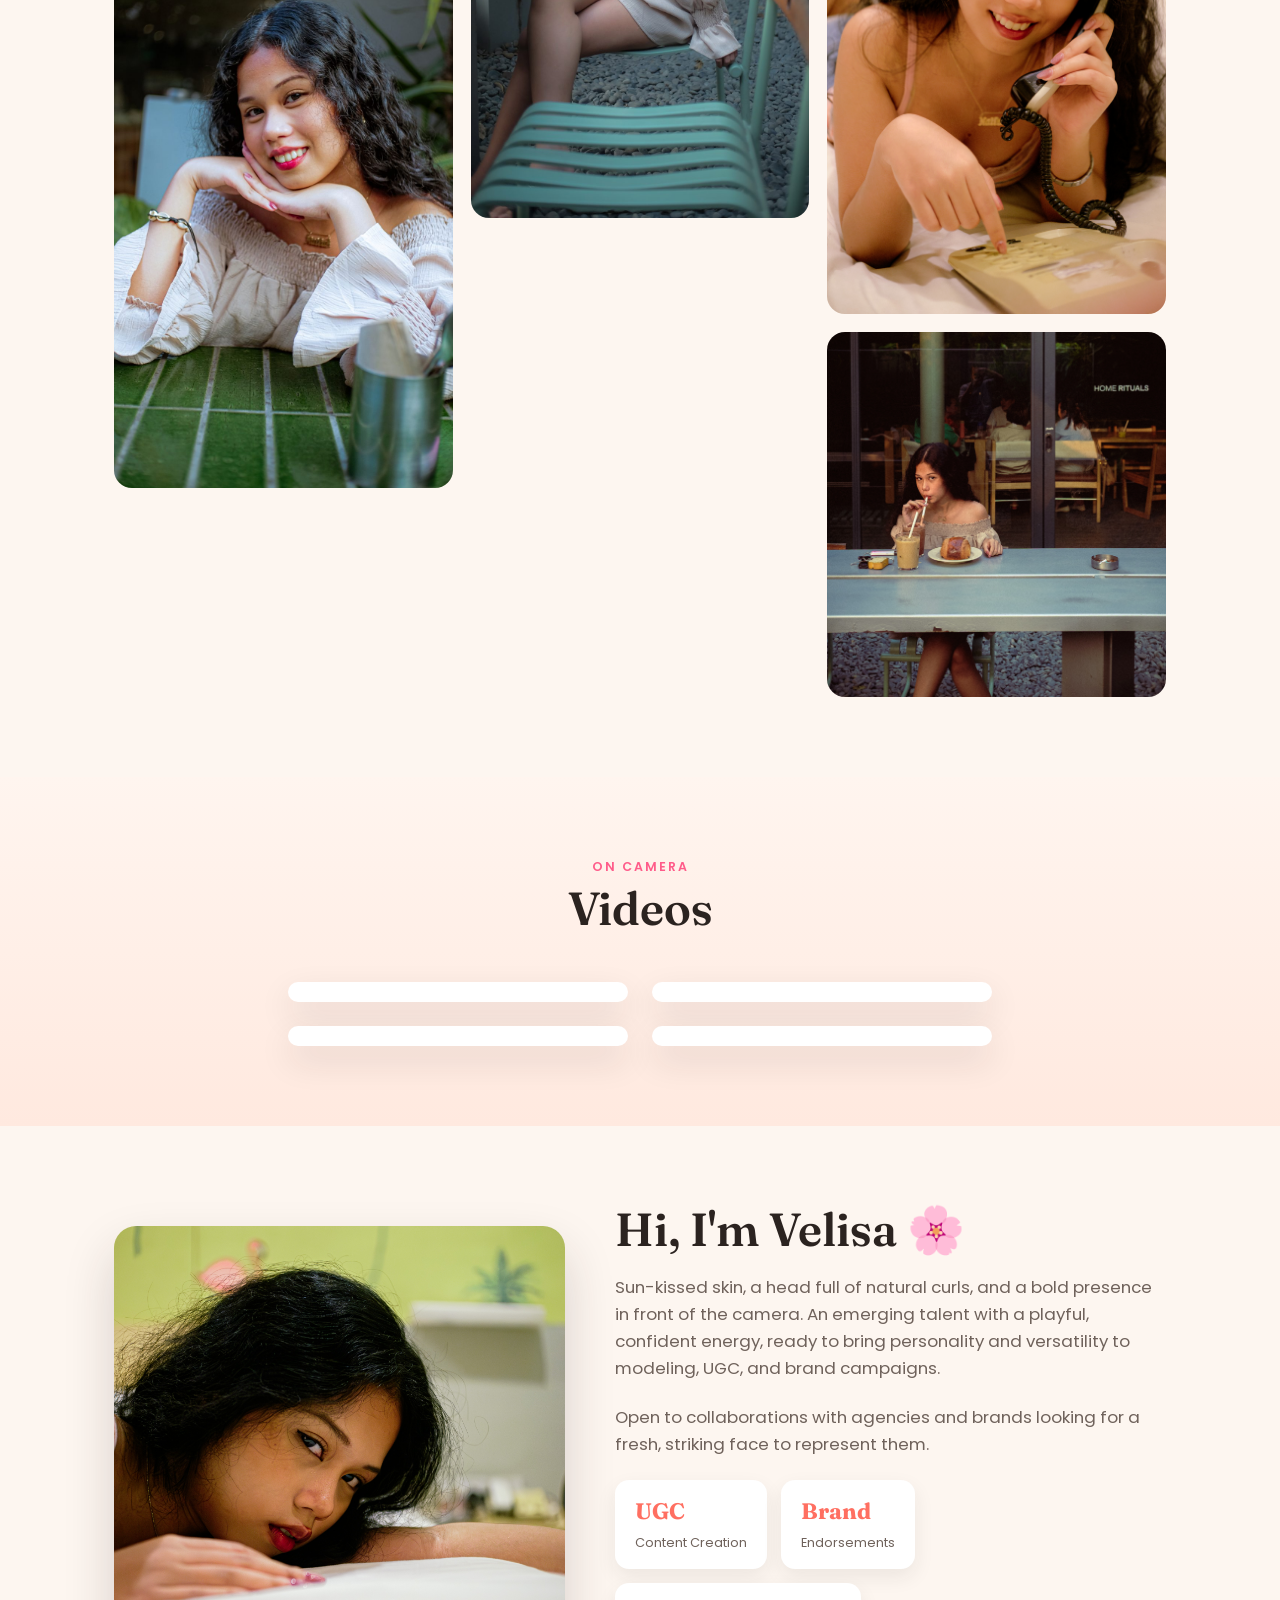
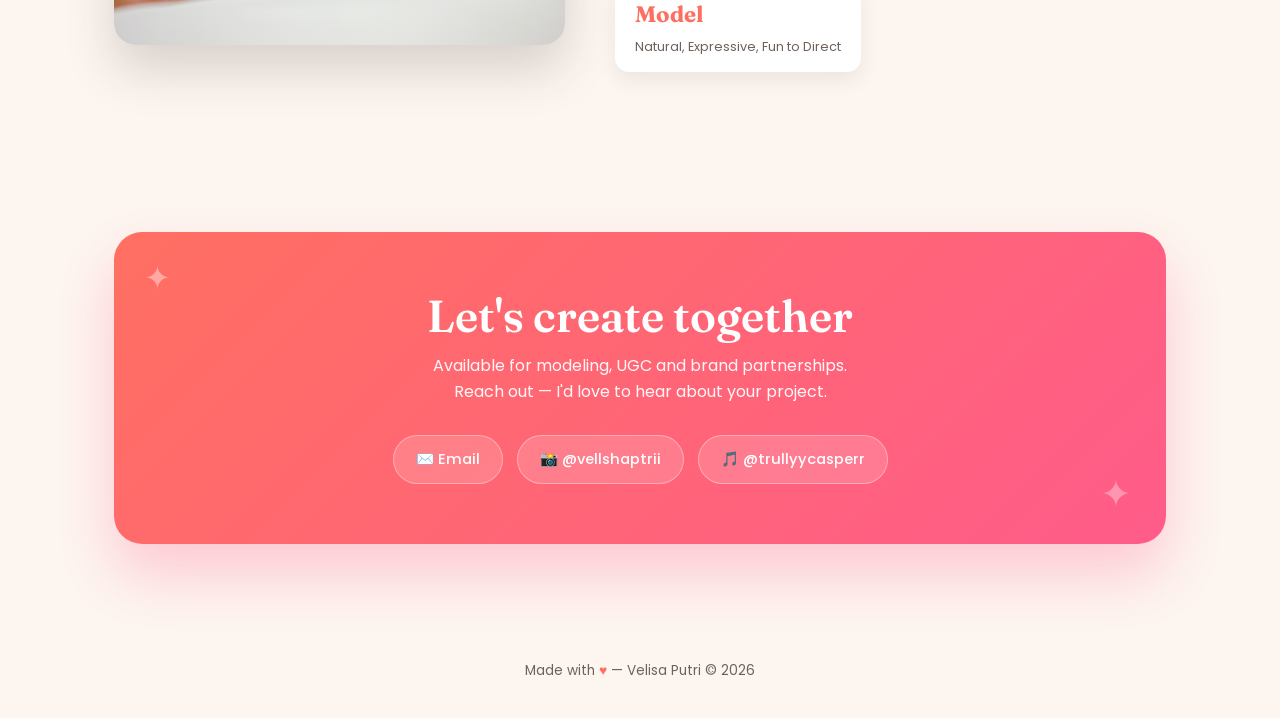
==== commit 92d791aa: "Update index.html" ====
--- a/index.html
+++ b/index.html
@@ -196,7 +196,7 @@
     </div>
     <div class="hero-photo">
       <img id="heroImg" src="images/velisa-01.jpg" alt="Velisa Putri portrait">
-      <div class="badge">✨ Available for <span>bookings</span></div>
+      <div class="badge">✨ Let's <span>collaborate</span></div>
     </div>
   </div>
 </header>
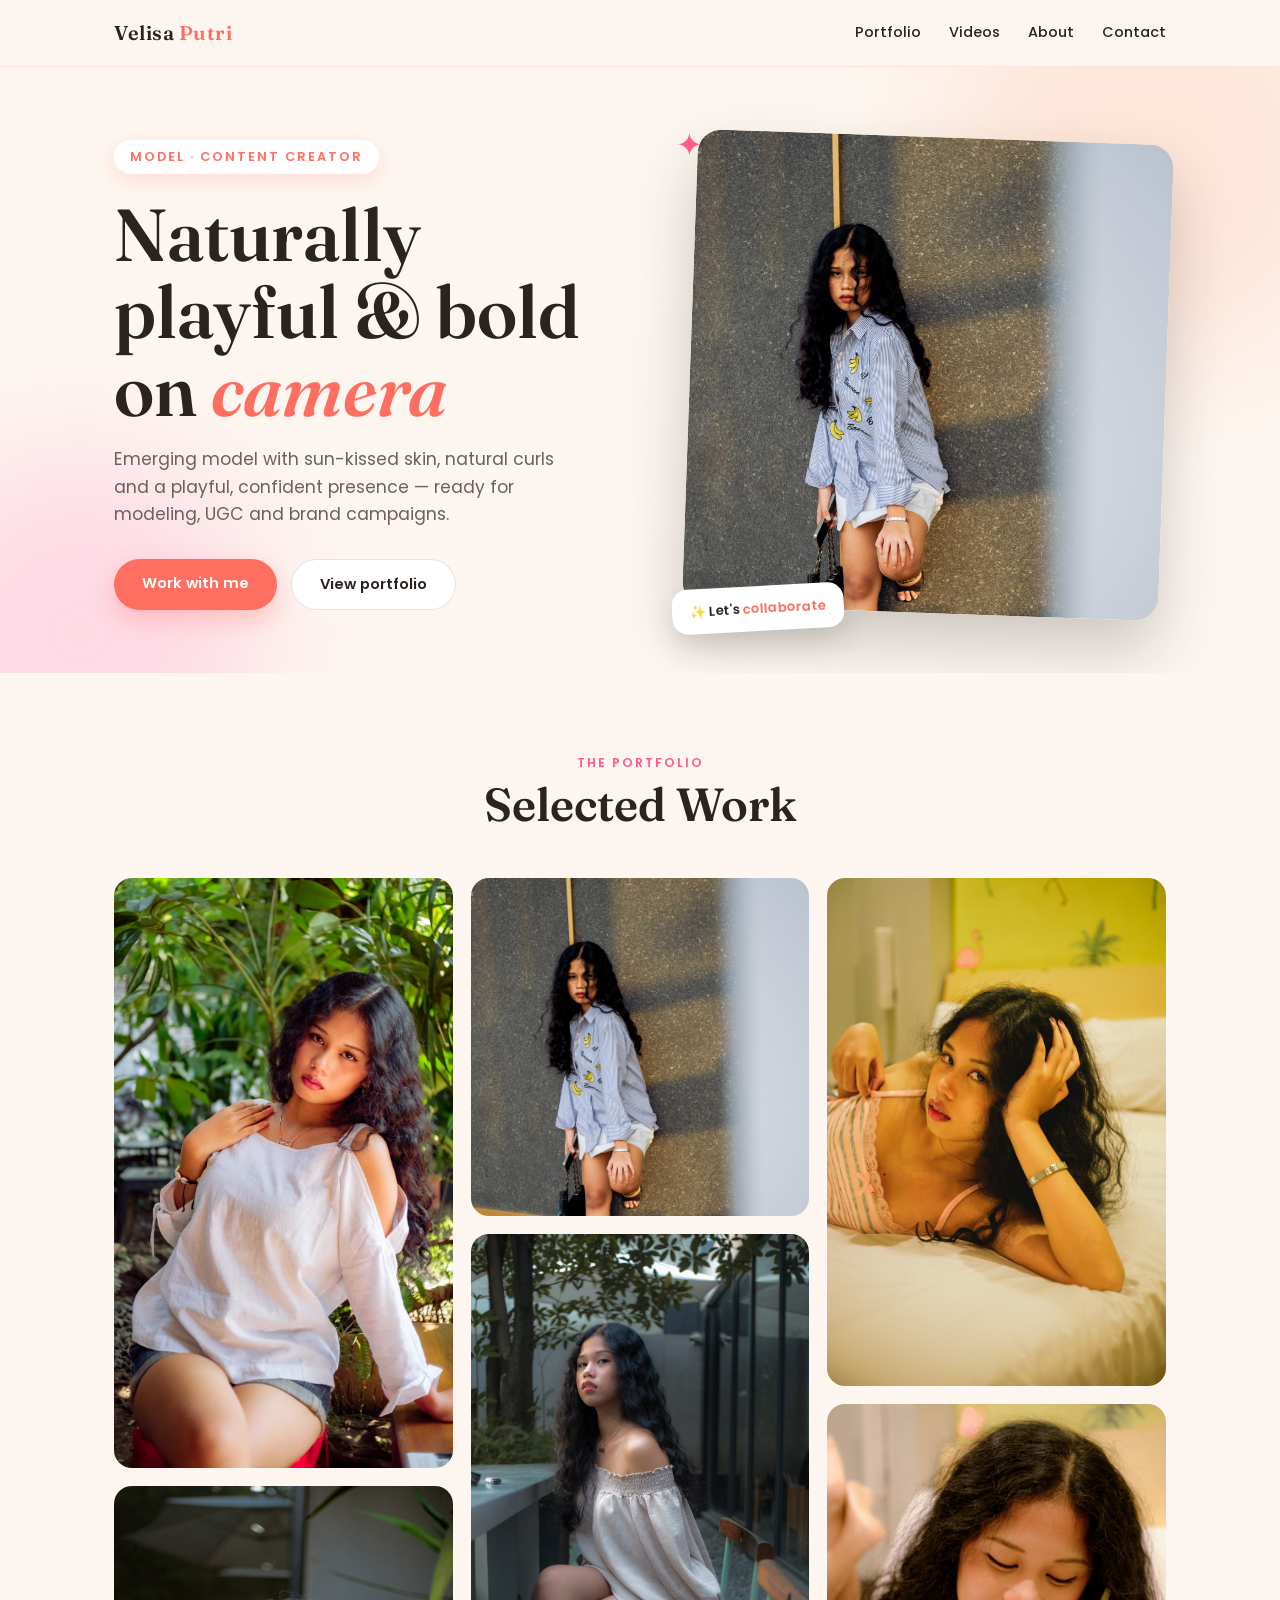
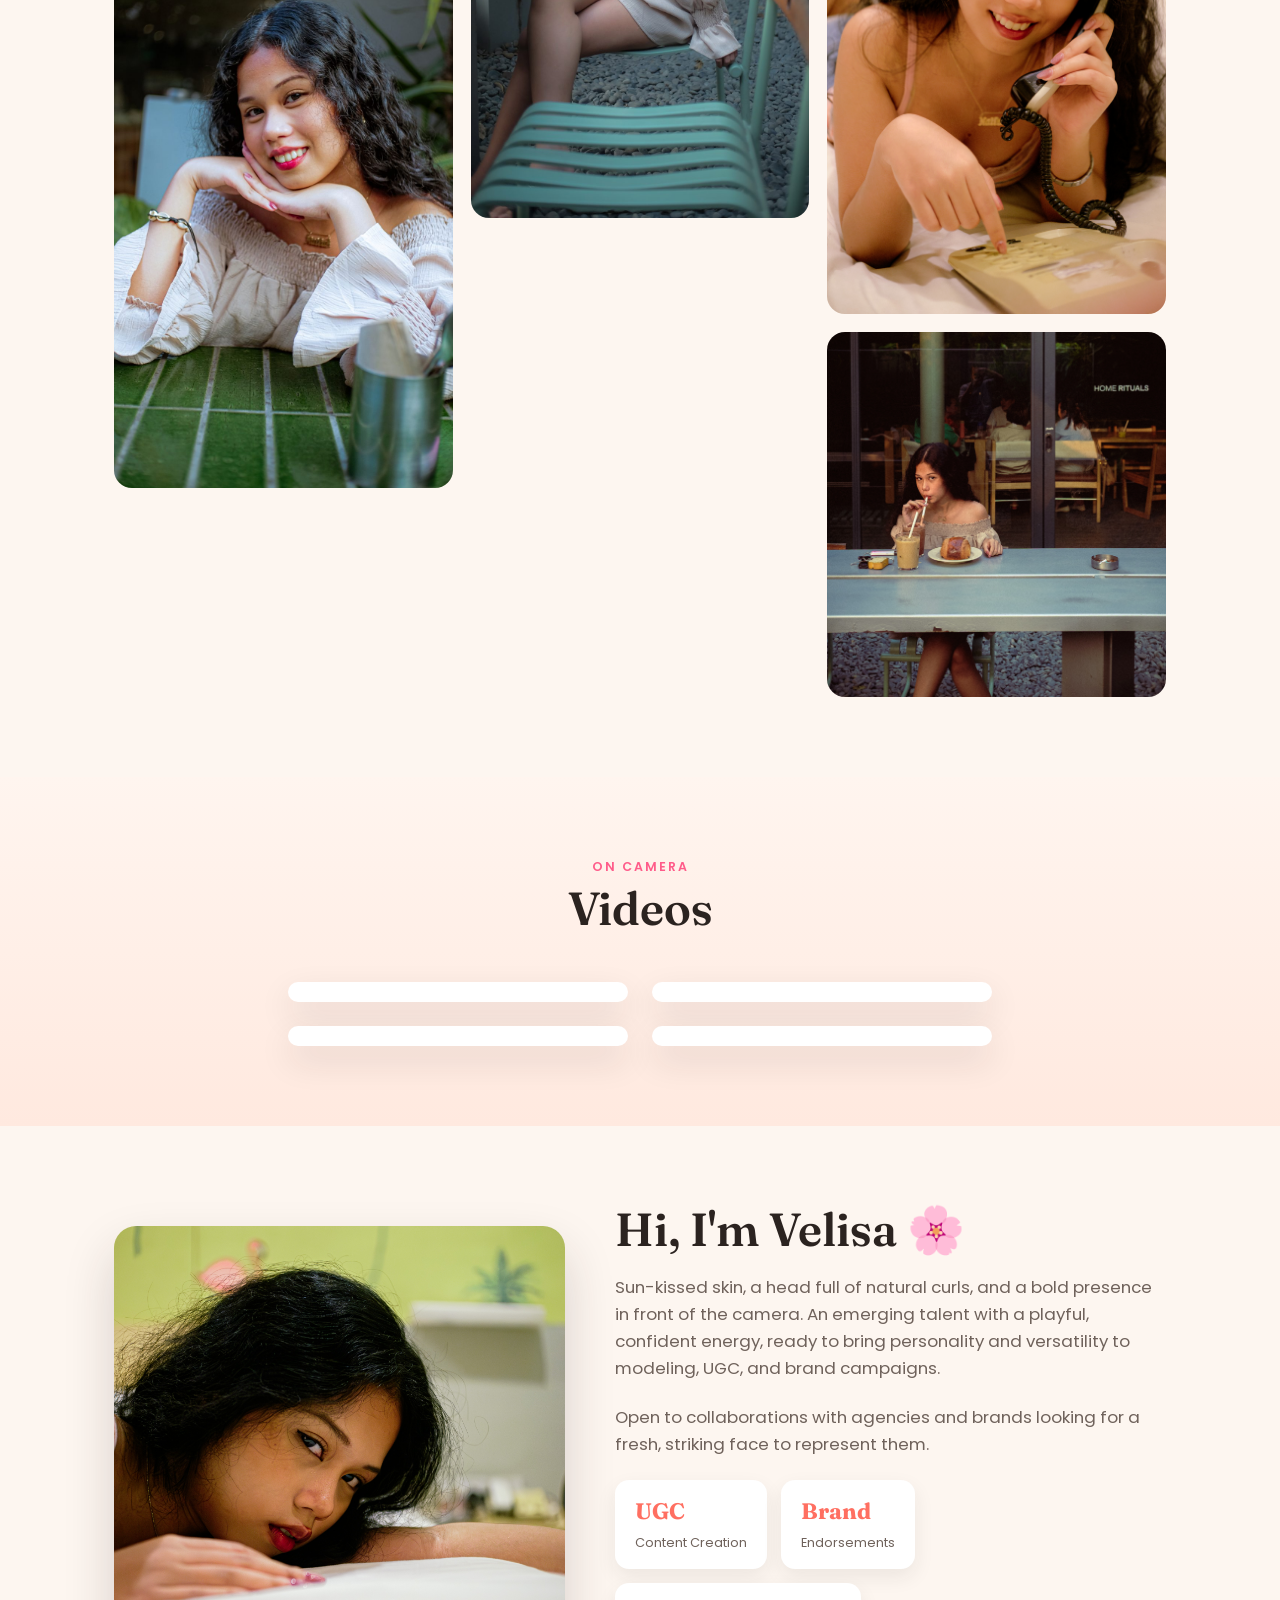
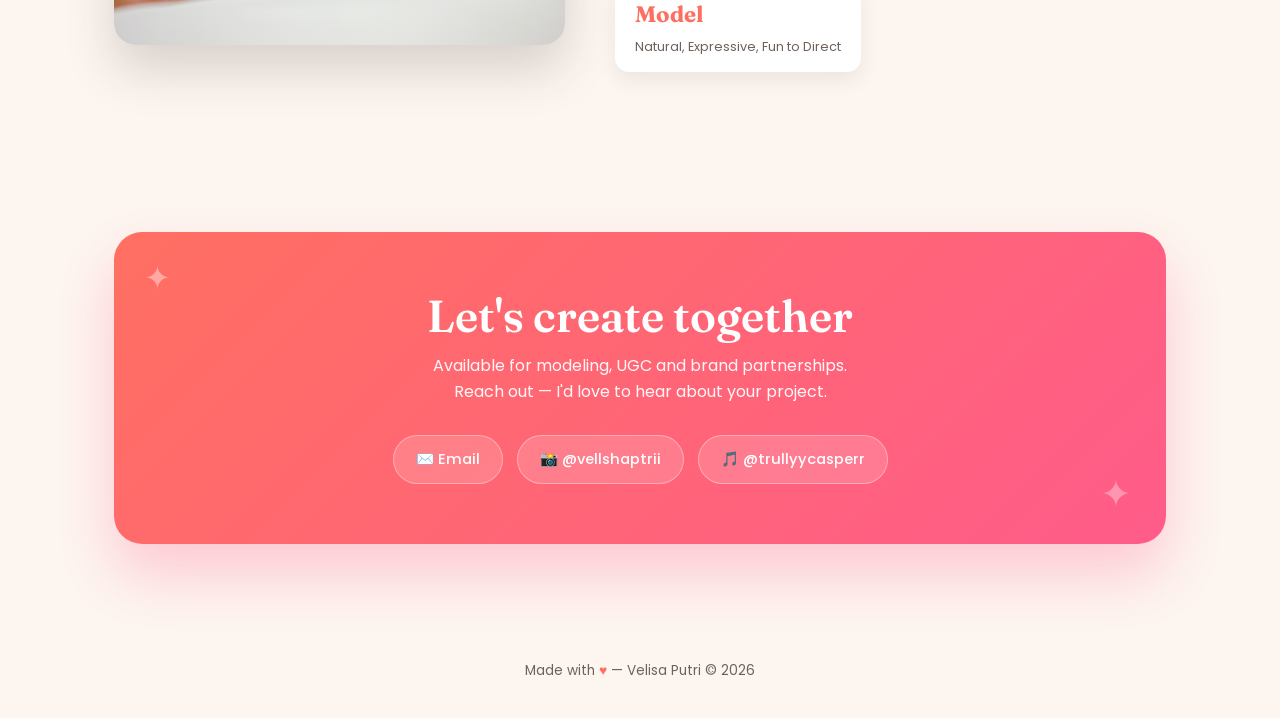
==== commit a1c69b17: "Remove Sveltia CMS and stale setup docs Pages CMS replaces it. Deletes admin/, the stale root config" ====
--- a/index.html
+++ b/index.html
@@ -293,7 +293,7 @@
     return {'&':'&amp;','<':'&lt;','>':'&gt;','"':'&quot;'}[c];});}
 
   // Make image paths work whether the site is served from the domain root
-  // (custom domain / Netlify) or from a subfolder (GitHub Pages /Velisa/).
+  // (custom domain) or from a subfolder (GitHub Pages /Velisa/).
   // Strips a leading "/" so paths resolve relative to the page. Leaves full
   // URLs (http...) untouched.
   function fixPath(p){
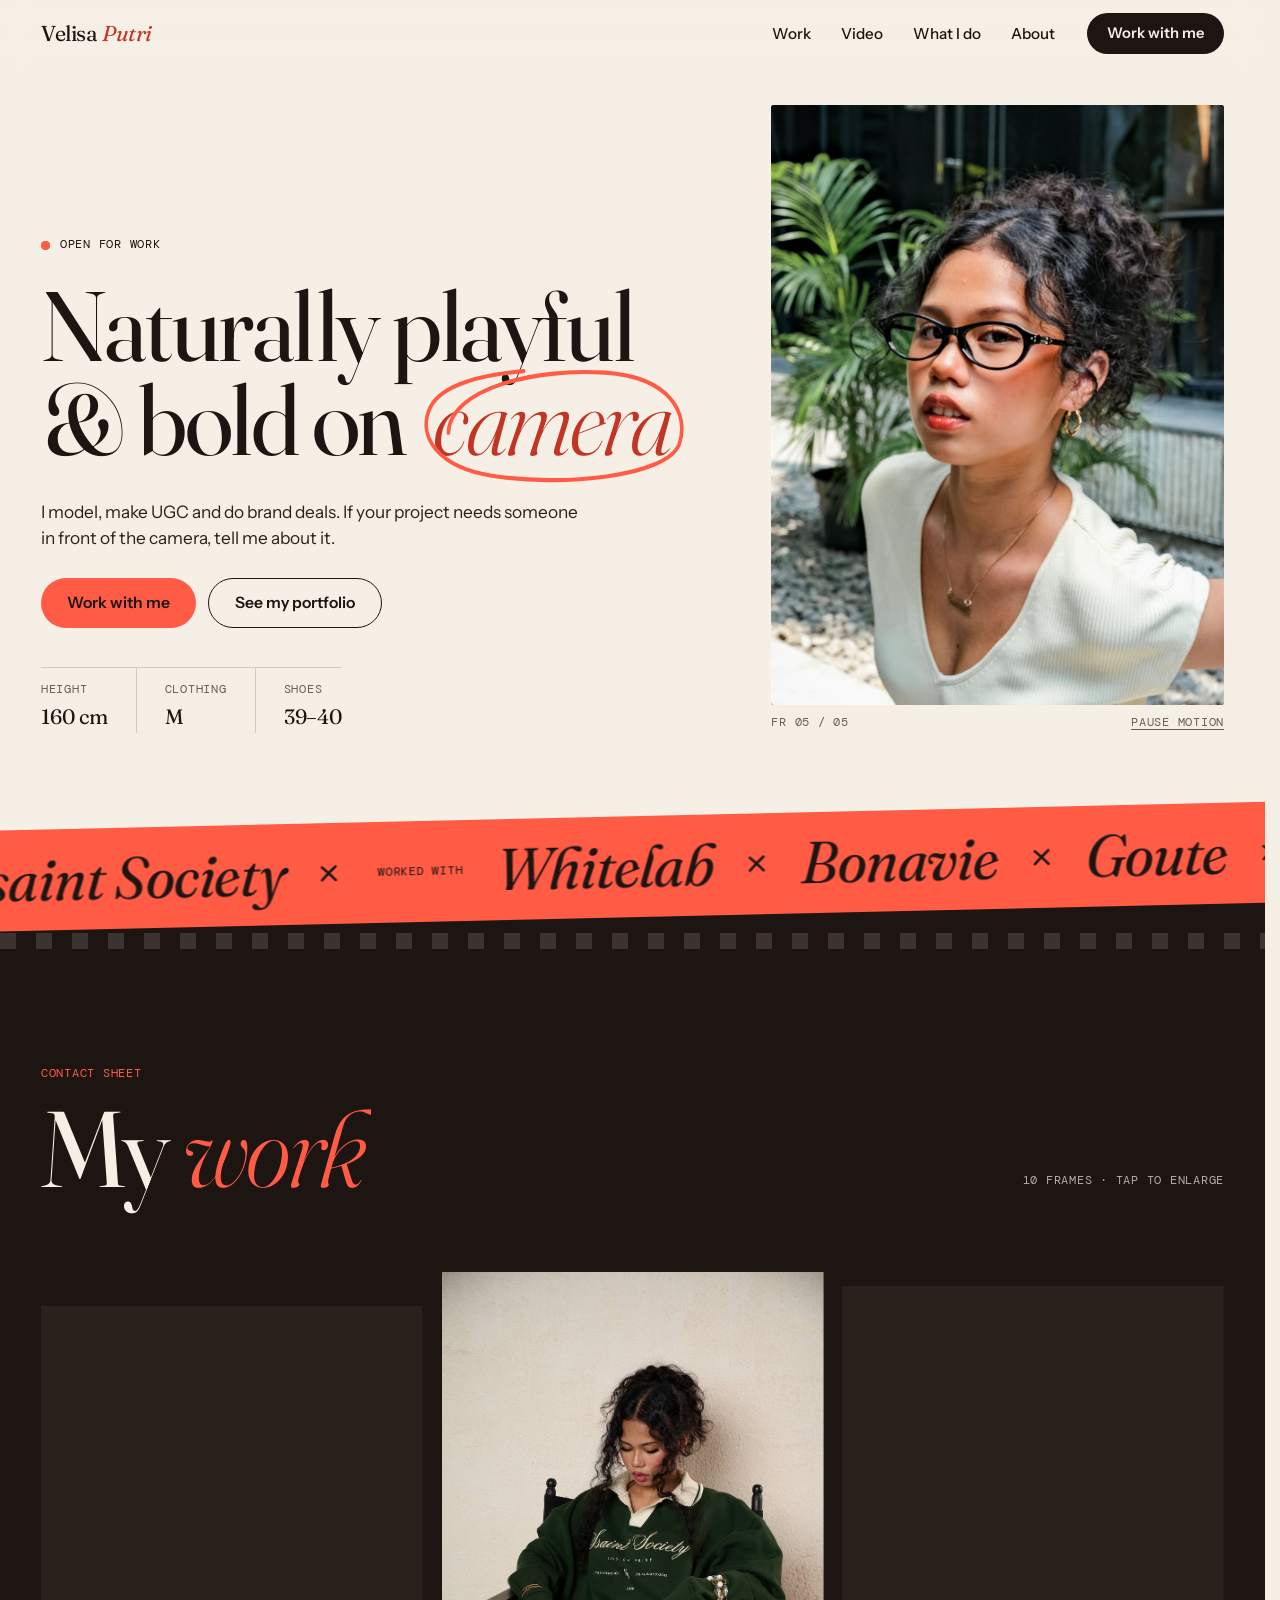
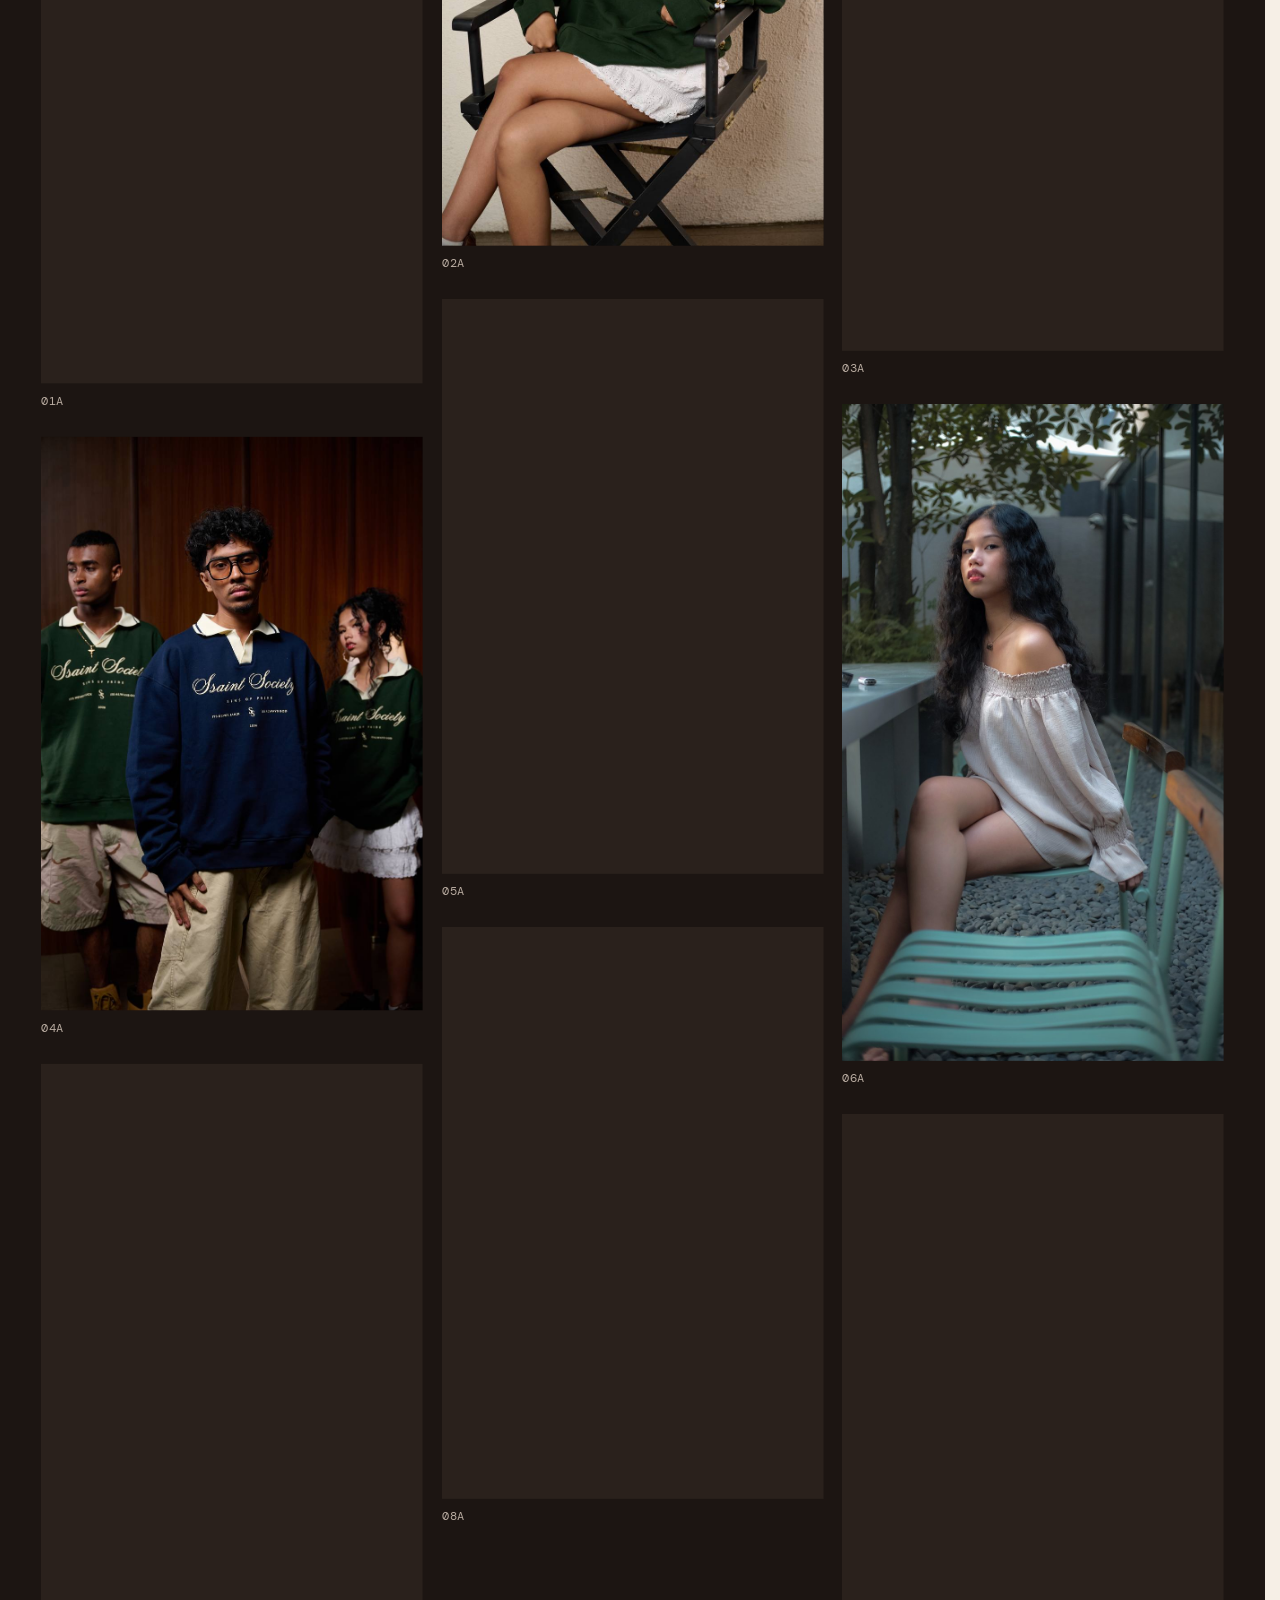
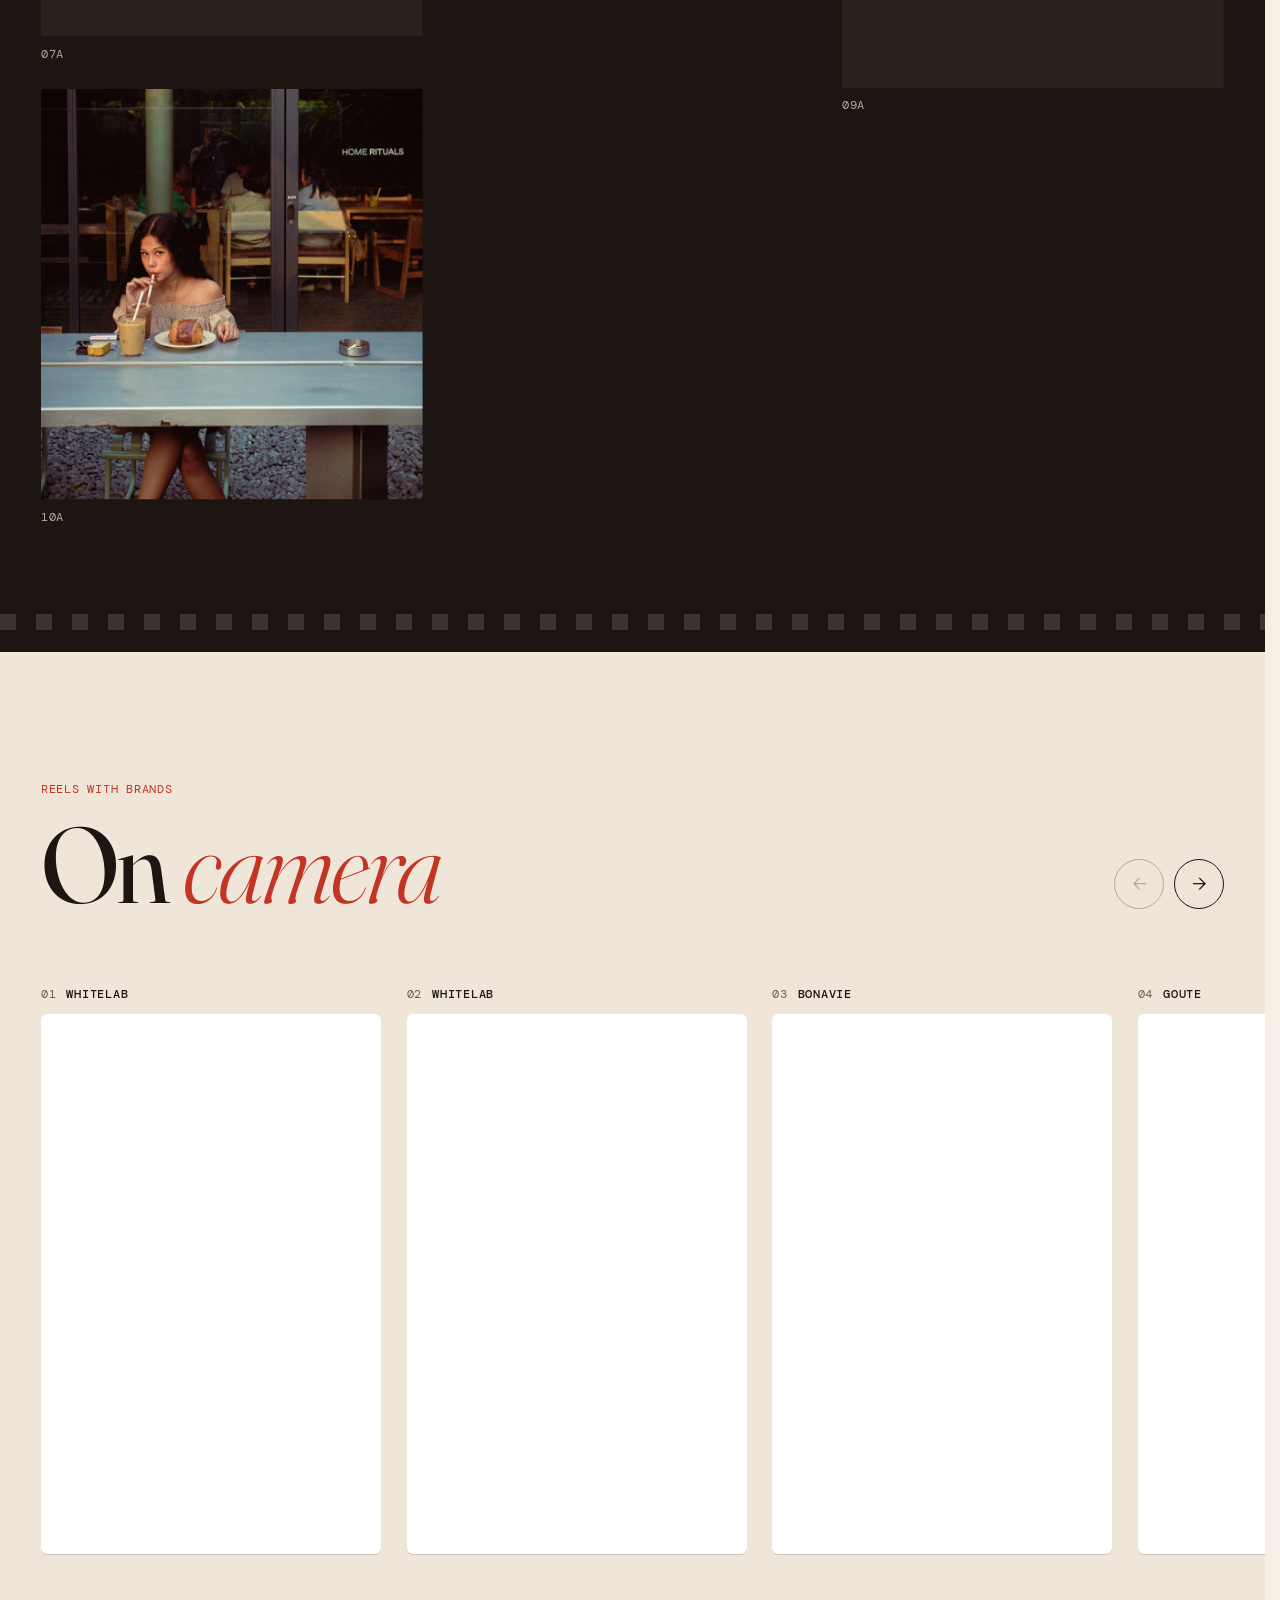
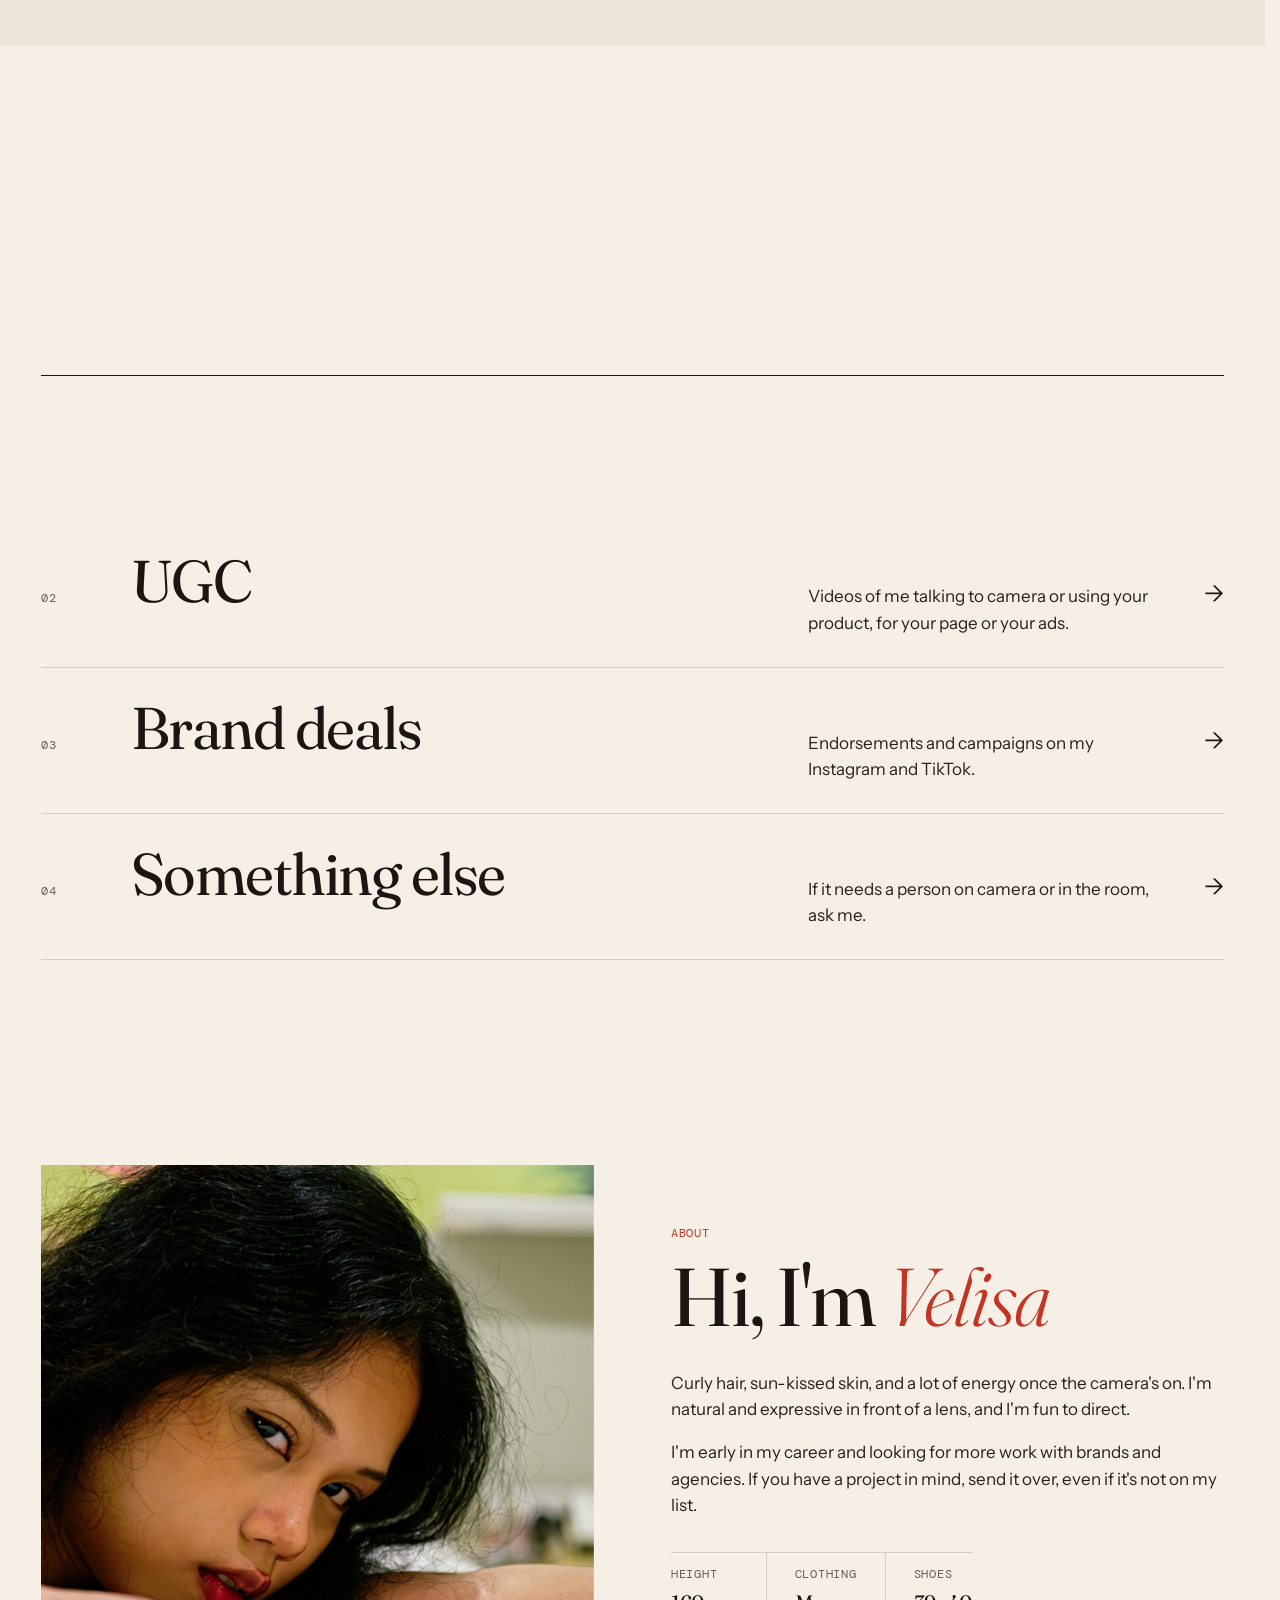
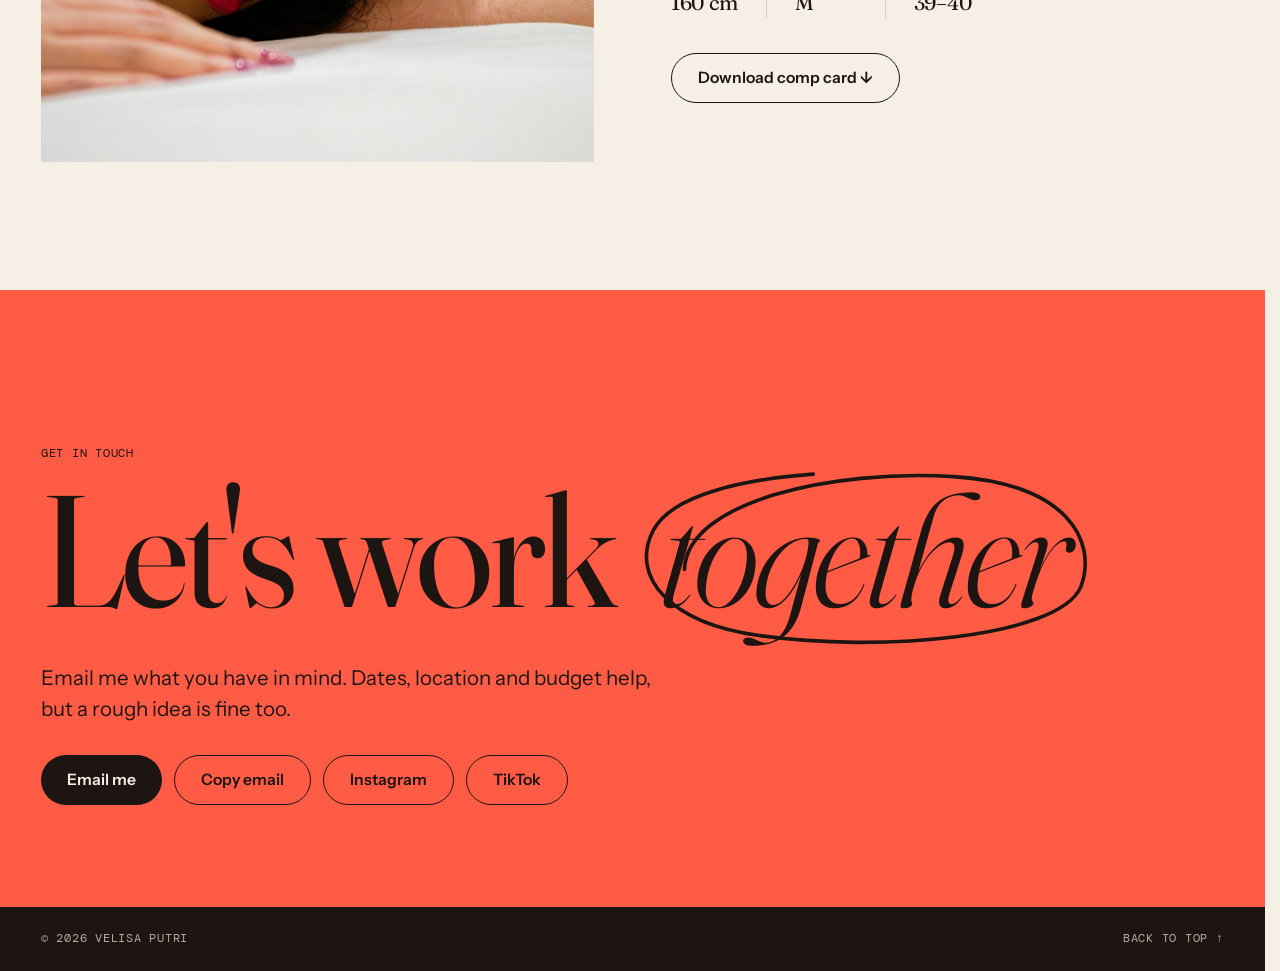
==== commit 2544a7ee: "Redesign portfolio with motion and first-person copy Rebuild the site around a contact-sheet look ai" ====
--- a/index.html
+++ b/index.html
@@ -2,404 +2,187 @@
 <html lang="en">
 <head>
 <meta charset="UTF-8">
-<meta name="viewport" content="width=device-width, initial-scale=1.0">
-<title>Velisa Putri — Model & Content Creator</title>
-<meta name="description" content="Velisa Putri — emerging model and content creator. Available for modeling, UGC, and brand campaigns.">
+<meta name="viewport" content="width=device-width, initial-scale=1">
+<title>Velisa Putri | Model and content creator</title>
+<meta name="description" content="Velisa Putri is a model and content creator. See her photos and videos, and get in touch about modeling, UGC or brand work.">
+<meta name="theme-color" content="#f6efe6">
+
+<meta property="og:type" content="website">
+<meta property="og:title" content="Velisa Putri | Model and content creator">
+<meta property="og:description" content="Photos, reels and how to work with her on modeling, UGC or brand projects.">
+<meta property="og:url" content="https://velisaputriporto.github.io/">
+<meta property="og:image" content="https://velisaputriporto.github.io/images/og.jpg">
+<meta property="og:image:width" content="1200">
+<meta property="og:image:height" content="630">
+<meta name="twitter:card" content="summary_large_image">
+
+<link rel="icon" href="images/favicon.svg" type="image/svg+xml">
 <link rel="preconnect" href="https://fonts.googleapis.com">
 <link rel="preconnect" href="https://fonts.gstatic.com" crossorigin>
-<link href="https://fonts.googleapis.com/css2?family=Fraunces:ital,opsz,wght@0,9..144,400;0,9..144,600;1,9..144,500&family=Poppins:wght@300;400;500;600&display=swap" rel="stylesheet">
-<style>
-  :root{
-    --cream:#fdf6f0;
-    --peach:#ffd9c7;
-    --coral:#ff6f61;
-    --hotpink:#ff5c8a;
-    --ink:#2b2320;
-    --soft:#6f625b;
-    --white:#ffffff;
-  }
-  *{margin:0;padding:0;box-sizing:border-box}
-  html{scroll-behavior:smooth}
-  body{
-    font-family:'Poppins',sans-serif;
-    color:var(--ink);
-    background:var(--cream);
-    line-height:1.6;
-    overflow-x:hidden;
-  }
-  h1,h2,h3{font-family:'Fraunces',serif;font-weight:600;line-height:1.05}
-  a{color:inherit;text-decoration:none}
-  .wrap{max-width:1100px;margin:0 auto;padding:0 24px}
-
-  /* NAV */
-  nav{
-    position:sticky;top:0;z-index:50;
-    background:rgba(253,246,240,.85);
-    backdrop-filter:blur(10px);
-    border-bottom:1px solid rgba(255,111,97,.15);
-  }
-  nav .wrap{display:flex;align-items:center;justify-content:space-between;height:66px}
-  .logo{font-family:'Fraunces',serif;font-weight:600;font-size:1.25rem;letter-spacing:.5px}
-  .logo span{color:var(--coral)}
-  .navlinks{display:flex;gap:28px;font-size:.9rem;font-weight:500}
-  .navlinks a{position:relative;padding:4px 0;transition:color .2s}
-  .navlinks a:hover{color:var(--coral)}
-  .navlinks a::after{content:"";position:absolute;left:0;bottom:-2px;width:0;height:2px;background:var(--coral);transition:width .25s}
-  .navlinks a:hover::after{width:100%}
-  .menu-btn{display:none;background:none;border:none;font-size:1.5rem;cursor:pointer;color:var(--ink)}
-
-  /* HERO */
-  header.hero{position:relative;padding:70px 0 60px;overflow:hidden}
-  .blob{position:absolute;border-radius:50%;filter:blur(60px);opacity:.55;z-index:0}
-  .blob.b1{width:420px;height:420px;background:var(--peach);top:-120px;right:-80px}
-  .blob.b2{width:360px;height:360px;background:#ffc4dd;bottom:-140px;left:-100px}
-  .hero .wrap{position:relative;z-index:2;display:grid;grid-template-columns:1.05fr .95fr;gap:50px;align-items:center}
-  .hero-text .kicker{
-    display:inline-block;font-size:.8rem;font-weight:600;letter-spacing:2px;text-transform:uppercase;
-    color:var(--coral);background:#fff;padding:7px 16px;border-radius:999px;margin-bottom:22px;
-    box-shadow:0 6px 20px rgba(255,111,97,.18)
-  }
-  .hero-text h1{font-size:clamp(2.8rem,6vw,4.6rem);margin-bottom:18px}
-  .hero-text h1 em{font-style:italic;color:var(--coral)}
-  .hero-text p{font-size:1.08rem;color:var(--soft);max-width:460px;margin-bottom:30px}
-  .cta{display:flex;gap:14px;flex-wrap:wrap}
-  .btn{
-    display:inline-block;padding:13px 28px;border-radius:999px;font-weight:600;font-size:.92rem;
-    transition:transform .2s,box-shadow .2s;cursor:pointer
-  }
-  .btn-primary{background:var(--coral);color:#fff;box-shadow:0 10px 24px rgba(255,111,97,.32)}
-  .btn-primary:hover{transform:translateY(-3px);box-shadow:0 14px 30px rgba(255,111,97,.42)}
-  .btn-ghost{background:#fff;color:var(--ink);border:1.5px solid rgba(43,35,32,.12)}
-  .btn-ghost:hover{transform:translateY(-3px);border-color:var(--coral);color:var(--coral)}
-
-  .hero-photo{position:relative}
-  .hero-photo img{
-    width:100%;border-radius:24px;display:block;
-    box-shadow:0 30px 60px rgba(43,35,32,.22);
-    transform:rotate(2deg)
-  }
-  .hero-photo::before{
-    content:"✦";position:absolute;top:-18px;left:-14px;font-size:2rem;color:var(--hotpink);z-index:3
-  }
-  .badge{
-    position:absolute;bottom:-18px;left:-18px;background:#fff;border-radius:16px;
-    padding:12px 18px;box-shadow:0 12px 28px rgba(43,35,32,.16);font-size:.82rem;font-weight:600;z-index:3;
-    transform:rotate(-3deg)
-  }
-  .badge span{color:var(--coral)}
-
-  /* SECTION HEADS */
-  .sec{padding:80px 0}
-  .sec-head{text-align:center;margin-bottom:48px}
-  .sec-head .tag{font-size:.78rem;font-weight:600;letter-spacing:2px;text-transform:uppercase;color:var(--hotpink)}
-  .sec-head h2{font-size:clamp(2rem,4vw,2.9rem);margin-top:8px}
-
-  /* PORTFOLIO */
-  .gallery{columns:3;column-gap:18px}
-  .gallery figure{break-inside:avoid;margin-bottom:18px;position:relative;border-radius:18px;overflow:hidden;cursor:pointer}
-  .gallery img{width:100%;display:block;transition:transform .5s}
-  .gallery figure:hover img{transform:scale(1.06)}
-  .gallery figure::after{
-    content:"";position:absolute;inset:0;background:linear-gradient(to top,rgba(255,111,97,.35),transparent 55%);
-    opacity:0;transition:opacity .3s
-  }
-  .gallery figure:hover::after{opacity:1}
-
-  /* VIDEOS */
-  #videos{background:linear-gradient(180deg,#fff5ef,#ffe9df)}
-  .video-grid{display:flex;flex-wrap:wrap;gap:24px;justify-content:center}
-  .video-card{background:#fff;border-radius:18px;padding:10px;box-shadow:0 14px 34px rgba(43,35,32,.12);max-width:340px;width:100%}
-  .video-card blockquote{margin:0 auto}
-  .video-empty{text-align:center;color:var(--soft);font-size:.95rem}
-
-  /* ABOUT */
-  #about{background:var(--cream)}
-  .about-grid{display:grid;grid-template-columns:.9fr 1.1fr;gap:50px;align-items:center}
-  .about-photo img{width:100%;border-radius:22px;box-shadow:0 24px 50px rgba(43,35,32,.18)}
-  .about-text h2{font-size:clamp(2rem,4vw,2.9rem);margin-bottom:20px}
-  .about-text p{color:var(--soft);font-size:1.05rem;margin-bottom:22px}
-  .facts{display:flex;gap:14px;flex-wrap:wrap}
-  .fact{background:#fff;border-radius:14px;padding:14px 20px;box-shadow:0 8px 20px rgba(43,35,32,.08)}
-  .fact b{display:block;font-family:'Fraunces',serif;color:var(--coral);font-size:1.4rem}
-  .fact span{font-size:.8rem;color:var(--soft)}
-
-  /* CONTACT */
-  #contact{text-align:center}
-  .contact-card{
-    background:linear-gradient(135deg,var(--coral),var(--hotpink));
-    border-radius:28px;padding:60px 30px;color:#fff;box-shadow:0 30px 60px rgba(255,92,138,.3);position:relative;overflow:hidden
-  }
-  .contact-card::before{content:"✦";position:absolute;top:20px;left:30px;font-size:2rem;opacity:.4}
-  .contact-card::after{content:"✦";position:absolute;bottom:20px;right:34px;font-size:2.4rem;opacity:.35}
-  .contact-card h2{color:#fff;font-size:clamp(2rem,4vw,2.8rem);margin-bottom:14px}
-  .contact-card p{max-width:440px;margin:0 auto 30px;opacity:.95}
-  .links{display:flex;gap:14px;justify-content:center;flex-wrap:wrap}
-  .link-pill{
-    display:inline-flex;align-items:center;gap:8px;background:rgba(255,255,255,.16);
-    border:1.5px solid rgba(255,255,255,.35);color:#fff;padding:12px 22px;border-radius:999px;
-    font-weight:500;font-size:.92rem;transition:background .2s,transform .2s
-  }
-  .link-pill:hover{background:#fff;color:var(--coral);transform:translateY(-3px)}
-
-  footer{text-align:center;padding:36px 0;color:var(--soft);font-size:.85rem}
-  footer .heart{color:var(--coral)}
-
-  /* LIGHTBOX */
-  .lb{position:fixed;inset:0;background:rgba(43,35,32,.9);display:none;align-items:center;justify-content:center;z-index:100;padding:24px}
-  .lb.open{display:flex}
-  .lb img{max-width:90%;max-height:90vh;border-radius:14px;box-shadow:0 20px 60px rgba(0,0,0,.5)}
-  .lb-close{position:absolute;top:22px;right:28px;color:#fff;font-size:2.4rem;cursor:pointer;line-height:1}
-
-  @media(max-width:860px){
-    .hero .wrap{grid-template-columns:1fr;gap:40px}
-    .hero-photo{max-width:420px;margin:0 auto}
-    .about-grid{grid-template-columns:1fr;gap:34px}
-    .gallery{columns:2}
-    .navlinks{
-      display:none;position:absolute;top:66px;left:0;right:0;background:var(--cream);
-      flex-direction:column;gap:0;padding:10px 24px 20px;border-bottom:1px solid rgba(255,111,97,.15)
-    }
-    .navlinks.show{display:flex}
-    .navlinks a{padding:12px 0;border-bottom:1px solid rgba(255,111,97,.1)}
-    .menu-btn{display:block}
-  }
-  @media(max-width:520px){.gallery{columns:1}}
-</style>
+<link href="https://fonts.googleapis.com/css2?family=DM+Mono:wght@400;500&family=Fraunces:ital,opsz,wght@0,9..144,300..700;1,9..144,300..700&family=Instrument+Sans:wght@400..600&display=swap" rel="stylesheet">
+<link rel="stylesheet" href="assets/style.css">
+<!-- Hidden-until-animated styles only apply when JavaScript is running. -->
+<script>document.documentElement.classList.add('js')</script>
 </head>
 <body>
 
-<nav>
-  <div class="wrap">
-    <div class="logo">Velisa <span>Putri</span></div>
-    <div class="navlinks" id="navlinks">
-      <a onclick="closeMenu()" href="#portfolio">Portfolio</a>
-      <a onclick="closeMenu()" href="#videos" id="navVideos" style="display:none">Videos</a>
-      <a onclick="closeMenu()" href="#about">About</a>
-      <a onclick="closeMenu()" href="#contact">Contact</a>
-    </div>
-    <button class="menu-btn" onclick="toggleMenu()">☰</button>
+<a class="skip" href="#work">Skip to the photos</a>
+
+<nav class="nav" id="nav">
+  <a class="logo" href="#top" id="logo">Velisa <em>Putri</em></a>
+  <div class="navlinks" id="navlinks">
+    <a href="#work" style="--i:0">Work</a>
+    <a href="#video" id="navVideos" style="--i:1" hidden>Video</a>
+    <a href="#services" style="--i:2">What I do</a>
+    <a href="#about" style="--i:3">About</a>
   </div>
+  <a class="nav-cta" href="#contact">Work with me</a>
+  <button class="menu-btn" id="menuBtn" type="button" aria-expanded="false" aria-controls="navlinks" aria-label="Open menu"><span></span><span></span></button>
 </nav>
 
-<header class="hero">
-  <div class="blob b1"></div>
-  <div class="blob b2"></div>
-  <div class="wrap">
-    <div class="hero-text">
-      <span class="kicker">Model · Content Creator</span>
-      <h1>Sweet, bold &amp; <em>unforgettable</em>.</h1>
-      <p>Emerging model with sun-kissed skin, natural curls and a playful, confident presence — ready for modeling, UGC and brand campaigns.</p>
-      <div class="cta">
-        <a class="btn btn-primary" href="#contact">Work with me</a>
-        <a class="btn btn-ghost" href="#portfolio">View portfolio</a>
+<main>
+
+<header class="hero" id="top">
+  <div class="hero-copy">
+    <p class="kicker hero-fade" style="--d:0"><span class="dot"></span>Open for work</p>
+    <h1 class="words" id="headline">Naturally playful &amp; bold on <em>camera</em></h1>
+    <p class="intro hero-fade" id="intro" style="--d:1">I model, make UGC and do brand deals. If your project needs someone in front of the camera, tell me about it.</p>
+    <div class="cta hero-fade" style="--d:2">
+      <a class="btn btn-primary" href="#contact">Work with me</a>
+      <a class="btn btn-line" href="#work">See my portfolio</a>
+    </div>
+    <dl class="stats hero-fade" id="heroStats" style="--d:3">
+      <div><dt>Height</dt><dd>160 cm</dd></div>
+      <div><dt>Clothing</dt><dd>M</dd></div>
+      <div><dt>Shoes</dt><dd>39–40</dd></div>
+    </dl>
+  </div>
+
+  <figure class="frame hunt" id="frame">
+    <div class="frame-stage" id="stage" role="img" aria-label="Portrait of Velisa Putri">
+      <noscript><img class="reel-img on" src="images/uploads/Velisa_Photoshoot_14 (1) (1).jpg" alt=""></noscript>
+    </div>
+    <span class="corner tl"></span><span class="corner tr"></span><span class="corner bl"></span><span class="corner br"></span>
+    <figcaption class="edge">
+      <span id="frameNo" aria-hidden="true">FR 01</span>
+      <button class="edge-btn" id="pauseBtn" type="button" aria-pressed="false" hidden>Pause motion</button>
+    </figcaption>
+  </figure>
+</header>
+
+<section class="ticker" id="ticker" aria-label="Brands Velisa has worked with" hidden>
+  <div class="ticker-track" id="tickerTrack"></div>
+</section>
+
+<section class="work" id="work">
+  <div class="perf" aria-hidden="true"></div>
+  <div class="sec-inner">
+    <div class="sec-head">
+      <div>
+        <p class="tag" data-reveal>Contact sheet</p>
+        <h2 class="words" data-words>My <em>work</em></h2>
+      </div>
+      <p class="sec-note" id="frameCount" data-reveal aria-live="off">Tap any frame to enlarge</p>
+    </div>
+    <div class="gallery" id="gallery">
+      <noscript>
+        <div class="g-col"><img src="images/velisa-04.jpg" alt="Smiling portrait of Velisa Putri"></div>
+        <div class="g-col"><img src="images/velisa-02.jpg" alt="Velisa Putri in a garden editorial"></div>
+        <div class="g-col"><img src="images/velisa-03.jpg" alt="Velisa Putri in an outdoor lifestyle shot"></div>
+      </noscript>
+    </div>
+  </div>
+  <div class="perf perf-b" aria-hidden="true"></div>
+</section>
+
+<section class="video" id="video" hidden>
+  <div class="sec-inner">
+    <div class="sec-head">
+      <div>
+        <p class="tag" data-reveal>Reels with brands</p>
+        <h2 class="words" data-words>On <em>camera</em></h2>
+      </div>
+      <div class="rail-nav" id="railNav" data-reveal hidden>
+        <button type="button" id="railPrev" aria-label="Previous videos">←</button>
+        <button type="button" id="railNext" aria-label="Next videos">→</button>
       </div>
     </div>
-    <div class="hero-photo">
-      <img id="heroImg" src="images/velisa-01.jpg" alt="Velisa Putri portrait">
-      <div class="badge">✨ Let's <span>collaborate</span></div>
+    <div class="rail" id="videoGrid" tabindex="0" aria-label="Video reels, scroll sideways for more"></div>
+  </div>
+</section>
+
+<section class="services" id="services">
+  <div class="sec-inner">
+    <div class="sec-head">
+      <div>
+        <p class="tag" data-reveal>For brands and clients</p>
+        <h2 class="words" data-words>What I <em>do</em></h2>
+      </div>
     </div>
+    <ul class="svc-list" id="facts">
+      <li class="svc" data-reveal><a href="#contact"><span class="svc-no">01</span><h3>Modeling</h3><p>Editorial, lifestyle, lookbooks and product shoots.</p><span class="svc-go" aria-hidden="true">→</span></a></li>
+      <li class="svc" data-reveal><a href="#contact"><span class="svc-no">02</span><h3>UGC</h3><p>Videos of me talking to camera or using your product, for your page or your ads.</p><span class="svc-go" aria-hidden="true">→</span></a></li>
+      <li class="svc" data-reveal><a href="#contact"><span class="svc-no">03</span><h3>Brand deals</h3><p>Endorsements and campaigns on my Instagram and TikTok.</p><span class="svc-go" aria-hidden="true">→</span></a></li>
+      <li class="svc" data-reveal><a href="#contact"><span class="svc-no">04</span><h3>Something else</h3><p>If it needs a person on camera or in the room, ask me.</p><span class="svc-go" aria-hidden="true">→</span></a></li>
+    </ul>
   </div>
-</header>
+  <div class="float" id="float" aria-hidden="true"><img alt=""></div>
+</section>
 
-<section class="sec" id="portfolio">
-  <div class="wrap">
-    <div class="sec-head">
-      <div class="tag">The Portfolio</div>
-      <h2>Selected Work</h2>
+<section class="about" id="about">
+  <div class="sec-inner about-grid">
+    <div class="about-photo" data-parallax>
+      <img id="aboutImg" src="images/uploads/DSCF6400.jpg" alt="Velisa Putri resting her head on her arm, looking into the camera" loading="lazy">
     </div>
-    <div class="gallery" id="gallery">
-      <figure><img src="images/velisa-02.jpg" alt="Velisa Putri — garden editorial"></figure>
-      <figure><img src="images/velisa-04.jpg" alt="Velisa Putri — smiling portrait"></figure>
-      <figure><img src="images/velisa-01.jpg" alt="Velisa Putri — street style"></figure>
-      <figure><img src="images/velisa-03.jpg" alt="Velisa Putri — lifestyle"></figure>
+    <div class="about-text">
+      <p class="tag" data-reveal>About</p>
+      <h2 class="words" data-words>Hi, I'm <em>Velisa</em></h2>
+      <div id="aboutBio" data-reveal>
+        <p>Curly hair, sun-kissed skin, and a lot of energy once the camera's on. I'm natural and expressive in front of a lens, and I'm fun to direct.</p>
+        <p>I'm early in my career and looking for more work with brands and agencies. If you have a project in mind, send it over, even if it's not on my list.</p>
+      </div>
+      <dl class="stats stats-lg" id="aboutStats" data-reveal>
+        <div><dt>Height</dt><dd>160 cm</dd></div>
+        <div><dt>Clothing</dt><dd>M</dd></div>
+        <div><dt>Shoes</dt><dd>39–40</dd></div>
+      </dl>
+      <a class="btn btn-line" id="compCard" href="images/uploads/Velisa_Compcard New.png" download="Velisa-Putri-Comp-Card.png" data-reveal>Download comp card ↓</a>
     </div>
   </div>
 </section>
 
-<section class="sec" id="videos" style="display:none">
-  <div class="wrap">
-    <div class="sec-head">
-      <div class="tag">On Camera</div>
-      <h2>Videos</h2>
+<section class="contact" id="contact">
+  <div class="sec-inner">
+    <p class="tag" data-reveal>Get in touch</p>
+    <h2 class="words" data-words>Let's work <em>together</em></h2>
+    <p class="contact-lead" data-reveal>Email me what you have in mind. Dates, location and budget help, but a rough idea is fine too.</p>
+    <div class="contact-actions" id="contactLinks" data-reveal>
+      <a class="btn btn-ink" id="emailBtn" href="mailto:velisaputriajjah@gmail.com">Email me</a>
+      <button class="btn btn-ink-line" id="copyBtn" type="button">Copy email</button>
+      <a class="btn btn-ink-line" id="igBtn" href="https://instagram.com/vellshaptrii" target="_blank" rel="noopener">Instagram</a>
+      <a class="btn btn-ink-line" id="ttBtn" href="https://tiktok.com/@trullyycasperr" target="_blank" rel="noopener">TikTok</a>
     </div>
-    <div class="video-grid" id="videoGrid"></div>
+    <span class="sr" id="copyStatus" role="status"></span>
   </div>
 </section>
 
-<section class="sec" id="about">
-  <div class="wrap">
-    <div class="about-grid">
-      <div class="about-photo">
-        <img id="aboutImg" src="images/velisa-04.jpg" alt="Velisa Putri">
-      </div>
-      <div class="about-text">
-        <h2 id="aboutHeading">Hi, I'm Velisa 🌸</h2>
-        <div id="aboutBio">
-          <p>Sun-kissed skin, a head full of natural curls, and a bold presence in front of the camera. An emerging talent with a playful, confident energy, ready to bring personality and versatility to modeling, UGC, and brand campaigns.</p>
-          <p>Open to collaborations with agencies and brands looking for a fresh, striking face to represent them.</p>
-        </div>
-        <div class="facts" id="facts">
-          <div class="fact"><b>UGC</b><span>Content Creation</span></div>
-          <div class="fact"><b>Brand</b><span>Endorsements</span></div>
-          <div class="fact"><b>Model</b><span>Editorial &amp; Lifestyle</span></div>
-        </div>
-      </div>
-    </div>
-  </div>
-</section>
+</main>
 
-<section class="sec" id="contact">
-  <div class="wrap">
-    <div class="contact-card">
-      <h2>Let's create together</h2>
-      <p>Available for modeling, UGC and brand partnerships. Reach out — I'd love to hear about your project.</p>
-      <div class="links" id="contactLinks">
-        <a class="link-pill" href="mailto:velisaputriajjah@gmail.com">✉️ Email</a>
-        <a class="link-pill" href="https://instagram.com/vellshaptrii" target="_blank" rel="noopener">📸 @vellshaptrii</a>
-        <a class="link-pill" href="https://tiktok.com/@trullyycasperr" target="_blank" rel="noopener">🎵 @trullyycasperr</a>
-      </div>
-    </div>
-  </div>
-</section>
-
-<footer>
-  <div class="wrap">Made with <span class="heart">♥</span> — Velisa Putri © 2026</div>
+<footer class="footer">
+  <span>© 2026 Velisa Putri</span>
+  <a href="#top">Back to top ↑</a>
 </footer>
 
-<div class="lb" id="lb" onclick="closeLb()">
-  <span class="lb-close">&times;</span>
-  <img id="lb-img" src="" alt="">
-</div>
+<dialog class="lb" id="lb" aria-label="Photo viewer">
+  <button class="lb-btn lb-close" id="lbClose" type="button" aria-label="Close">✕</button>
+  <button class="lb-btn lb-prev" id="lbPrev" type="button" aria-label="Previous photo">←</button>
+  <figure class="lb-fig">
+    <img id="lbImg" alt="">
+    <figcaption><span id="lbCount"></span><span id="lbCap"></span></figcaption>
+  </figure>
+  <button class="lb-btn lb-next" id="lbNext" type="button" aria-label="Next photo">→</button>
+</dialog>
 
-<script>
-  function toggleMenu(){document.getElementById('navlinks').classList.toggle('show')}
-  function closeMenu(){document.getElementById('navlinks').classList.remove('show')}
-
-  // ---- Lightbox (re-bound whenever the gallery is rebuilt) ----
-  function bindLightbox(){
-    document.querySelectorAll('#gallery img').forEach(function(img){
-      img.onclick=function(){
-        document.getElementById('lb-img').src=img.src;
-        document.getElementById('lb').classList.add('open');
-      };
-    });
-  }
-  function closeLb(){document.getElementById('lb').classList.remove('open')}
-  document.addEventListener('keydown',function(e){if(e.key==='Escape')closeLb()});
-
-  // ---- Load content from the CMS data files (falls back to built-in defaults
-  //      when opened locally, since browsers block fetch on file:// URLs) ----
-  function esc(s){return String(s||'').replace(/[&<>"]/g,function(c){
-    return {'&':'&amp;','<':'&lt;','>':'&gt;','"':'&quot;'}[c];});}
-
-  // Make image paths work whether the site is served from the domain root
-  // (custom domain) or from a subfolder (GitHub Pages /Velisa/).
-  // Strips a leading "/" so paths resolve relative to the page. Leaves full
-  // URLs (http...) untouched.
-  function fixPath(p){
-    p=String(p||'');
-    if(/^https?:\/\//i.test(p)) return p;
-    return p.charAt(0)==='/' ? p.slice(1) : p;
-  }
-
-  function renderGallery(photos){
-    if(!photos || !photos.length) return;
-    var g=document.getElementById('gallery');
-    g.innerHTML=photos.map(function(p){
-      return '<figure><img src="'+esc(fixPath(p.image))+'" alt="'+esc(p.alt||'Velisa Putri')+'"></figure>';
-    }).join('');
-    bindLightbox();
-  }
-
-  function renderSite(s){
-    if(!s) return;
-    if(s.heroImage) document.getElementById('heroImg').src=fixPath(s.heroImage);
-    if(s.aboutImage) document.getElementById('aboutImg').src=fixPath(s.aboutImage);
-    if(s.tagline){
-      // keep the last word italic/coral to match the design
-      var words=s.tagline.trim().split(' ');
-      var last=words.pop();
-      document.querySelector('.hero-text h1').innerHTML=
-        esc(words.join(' '))+' <em>'+esc(last)+'</em>';
-    }
-    if(s.bio){
-      document.getElementById('aboutBio').innerHTML=
-        s.bio.split(/\n\s*\n/).map(function(par){
-          return '<p>'+esc(par.trim())+'</p>';
-        }).join('');
-    }
-    if(s.highlights && s.highlights.length){
-      document.getElementById('facts').innerHTML=s.highlights.map(function(h){
-        return '<div class="fact"><b>'+esc(h.title)+'</b><span>'+esc(h.subtitle||'')+'</span></div>';
-      }).join('');
-    }
-    if(s.email || s.instagram || s.tiktok){
-      var links='';
-      if(s.email) links+='<a class="link-pill" href="mailto:'+esc(s.email)+'">✉️ Email</a>';
-      if(s.instagram) links+='<a class="link-pill" href="https://instagram.com/'+esc(s.instagram)+'" target="_blank" rel="noopener">📸 @'+esc(s.instagram)+'</a>';
-      if(s.tiktok) links+='<a class="link-pill" href="https://tiktok.com/@'+esc(s.tiktok)+'" target="_blank" rel="noopener">🎵 @'+esc(s.tiktok)+'</a>';
-      document.getElementById('contactLinks').innerHTML=links;
-    }
-  }
-
-  // ---- Videos: paste a TikTok or Instagram post URL in the CMS, this
-  //      detects the platform and builds the official embed automatically ----
-  function loadScriptOnce(src){
-    if(document.querySelector('script[src="'+src+'"]')) return;
-    var s=document.createElement('script');
-    s.src=src; s.async=true;
-    document.body.appendChild(s);
-    return s;
-  }
-
-  function renderVideos(list){
-    if(!list || !list.length) return; // section stays hidden
-    var grid=document.getElementById('videoGrid');
-    var html='';
-    var hasTikTok=false, hasInstagram=false;
-
-    list.forEach(function(v){
-      var url=(v.url||'').trim();
-      if(!url) return;
-      if(url.indexOf('tiktok.com')>-1){
-        hasTikTok=true;
-        var idMatch=url.match(/\/video\/(\d+)/);
-        var videoId=idMatch?idMatch[1]:'';
-        html+='<div class="video-card">'+
-          '<blockquote class="tiktok-embed" cite="'+esc(url)+'" data-video-id="'+esc(videoId)+'" style="max-width:325px;min-width:280px;margin:0 auto;">'+
-          '<section></section></blockquote></div>';
-      } else if(url.indexOf('instagram.com')>-1){
-        hasInstagram=true;
-        html+='<div class="video-card">'+
-          '<blockquote class="instagram-media" data-instgrm-permalink="'+esc(url)+'" data-instgrm-version="14" style="margin:0 auto;"></blockquote></div>';
-      }
-    });
-
-    if(!html) return; // no recognized links, keep section hidden
-
-    grid.innerHTML=html;
-    document.getElementById('videos').style.display='';
-    document.getElementById('navVideos').style.display='';
-
-    if(hasTikTok) loadScriptOnce('https://www.tiktok.com/embed.js');
-    if(hasInstagram){
-      var igScript=loadScriptOnce('https://www.instagram.com/embed.js');
-      if(igScript){
-        igScript.onload=function(){ if(window.instgrm) window.instgrm.Embeds.process(); };
-      } else if(window.instgrm){
-        window.instgrm.Embeds.process();
-      }
-    }
-  }
-
-  fetch('data/gallery.json').then(function(r){return r.json();})
-    .then(function(d){renderGallery(d.photos);}).catch(function(){/* keep defaults */});
-  fetch('data/site.json').then(function(r){return r.json();})
-    .then(renderSite).catch(function(){/* keep defaults */});
-  fetch('data/videos.json').then(function(r){return r.json();})
-    .then(function(d){renderVideos(d.videos);}).catch(function(){/* section stays hidden */});
-
-  bindLightbox(); // bind the default photos immediately
-</script>
+<script src="assets/main.js"></script>
 </body>
 </html>
--- a/assets/style.css
+++ b/assets/style.css
@@ -0,0 +1,365 @@
+/* ==========================================================================
+   Velisa Putri portfolio
+   Concept: a photographer's contact sheet. Warm paper, film black, and coral
+   used like the red grease pencil an editor marks their picks with.
+   ========================================================================== */
+
+:root{
+  --paper:#f6efe6;
+  --paper-2:#efe5d8;
+  --ink:#1c1512;
+  --ink-2:#2a211c;
+  --soft:#6a5d54;
+  --soft-on-ink:#b9aca1;
+  --coral:#ff5b45;
+  --coral-deep:#c23424;   /* coral that passes contrast for small text on paper */
+  --line:rgba(28,21,18,.16);
+  --line-on-ink:rgba(246,239,230,.18);
+
+  --display:'Fraunces',Georgia,serif;
+  --body:'Instrument Sans',system-ui,sans-serif;
+  --mono:'DM Mono',ui-monospace,monospace;
+
+  --nav:68px;
+  --float-w:clamp(190px,16vw,270px);
+  --gutter:clamp(16px,3.2vw,48px);
+  --ease:cubic-bezier(.16,1,.3,1);
+  --max:1560px;
+}
+
+*{margin:0;padding:0;box-sizing:border-box}
+html{scroll-behavior:smooth;scroll-padding-top:var(--nav);scrollbar-gutter:stable;-webkit-text-size-adjust:100%}
+html.lb-open,html.menu-open{overflow:hidden}
+body{
+  font-family:var(--body);color:var(--ink);background:var(--paper);
+  font-size:1.0625rem;line-height:1.55;
+  -webkit-font-smoothing:antialiased;
+}
+main{overflow-x:clip} /* the tilted ticker runs wider than the page */
+img{display:block;max-width:100%}
+a{color:inherit;text-decoration:none}
+button{font:inherit;color:inherit;background:none;border:0;cursor:pointer}
+ul{list-style:none}
+[hidden]{display:none!important}
+::selection{background:var(--coral);color:var(--ink)}
+:focus-visible{outline:2px solid var(--coral-deep);outline-offset:3px;border-radius:2px}
+.work :focus-visible,.lb :focus-visible{outline-color:var(--coral)}
+.contact :focus-visible{outline-color:var(--ink)}
+
+.sr{position:absolute;width:1px;height:1px;overflow:hidden;clip-path:inset(50%);white-space:nowrap}
+.skip{position:fixed;left:12px;top:-60px;z-index:200;background:var(--ink);color:var(--paper);padding:10px 16px;border-radius:999px;font-size:.9rem;transition:top .2s}
+.skip:focus{top:12px}
+
+h1,h2,h3{font-family:var(--display);font-weight:400;letter-spacing:-.025em}
+h1 em,h2 em{font-style:italic;font-weight:300}
+h2{font-size:clamp(3rem,8.4vw,8.5rem);line-height:.96}
+
+.tag,.sec-note,.edge,.kicker,dt,.svc-no,.shot-label,.vlabel,.footer,.lb figcaption,.edge-btn{
+  font-family:var(--mono);font-size:.78rem;letter-spacing:.06em;text-transform:uppercase;
+}
+.tag{color:var(--coral-deep);margin-bottom:14px}
+
+.sec-inner{max-width:var(--max);margin:0 auto;padding-inline:var(--gutter)}
+.sec-head{display:flex;justify-content:space-between;align-items:flex-end;gap:24px;flex-wrap:wrap;margin-bottom:clamp(36px,5vw,72px)}
+.sec-note{color:var(--soft-on-ink);padding-bottom:10px}
+
+/* --- Buttons ------------------------------------------------------------ */
+.btn{
+  display:inline-flex;align-items:center;justify-content:center;gap:8px;min-height:50px;
+  padding:0 26px;border-radius:999px;font-weight:600;font-size:.98rem;white-space:nowrap;
+  transition:transform .35s var(--ease),background-color .2s,color .2s,border-color .2s;
+}
+.btn:hover{transform:translateY(-3px)}
+.btn:active{transform:translateY(0)}
+.btn-primary{background:var(--coral);color:var(--ink)}
+.btn-primary:hover{background:var(--ink);color:var(--paper)}
+.btn-line{border:1.5px solid var(--ink)}
+.btn-line:hover{background:var(--ink);color:var(--paper)}
+.btn-ink{background:var(--ink);color:var(--paper)}
+.btn-ink:hover{background:var(--paper);color:var(--ink)}
+.btn-ink-line{border:1.5px solid var(--ink);color:var(--ink)}
+.btn-ink-line:hover{background:var(--ink);color:var(--paper)}
+
+/* --- Nav ---------------------------------------------------------------- */
+.nav{
+  position:sticky;top:0;z-index:60;height:var(--nav);display:flex;align-items:center;gap:32px;
+  padding-inline:var(--gutter);background:rgba(246,239,230,.88);
+  backdrop-filter:blur(12px);-webkit-backdrop-filter:blur(12px);
+  border-bottom:1px solid transparent;transition:border-color .3s;
+}
+.nav.scrolled{border-bottom-color:var(--line)}
+.logo{font-family:var(--display);font-size:1.35rem;letter-spacing:-.02em;margin-right:auto;position:relative;z-index:2}
+.logo em{font-style:italic;color:var(--coral-deep)}
+.navlinks{display:flex;gap:30px;font-size:.95rem;font-weight:500}
+.navlinks a{position:relative;padding:4px 0}
+.navlinks a::after{
+  content:"";position:absolute;left:0;right:0;bottom:0;height:2px;background:var(--coral);
+  transform:scaleX(0);transform-origin:right;transition:transform .45s var(--ease);
+}
+.navlinks a:hover::after,.navlinks a.active::after{transform:scaleX(1);transform-origin:left}
+.nav-cta{
+  background:var(--ink);color:var(--paper);padding:9px 20px;border-radius:999px;font-weight:600;font-size:.92rem;
+  white-space:nowrap;position:relative;z-index:2;transition:background-color .2s,color .2s;
+}
+.nav-cta:hover{background:var(--coral);color:var(--ink)}
+.menu-btn{display:none;width:44px;height:44px;position:relative;z-index:2;margin-right:-10px}
+.menu-btn span{position:absolute;left:10px;right:10px;height:2px;background:var(--ink);transition:transform .4s var(--ease),top .4s var(--ease)}
+.menu-btn span:first-child{top:17px}
+.menu-btn span:last-child{top:26px}
+.menu-open .menu-btn span:first-child{top:21px;transform:rotate(45deg)}
+.menu-open .menu-btn span:last-child{top:21px;transform:rotate(-45deg)}
+
+/* --- Hero --------------------------------------------------------------- */
+.hero{
+  max-width:var(--max);margin:0 auto;padding:clamp(16px,2vw,28px) var(--gutter) clamp(56px,6vw,88px);
+  display:grid;grid-template-columns:minmax(0,1.5fr) minmax(0,1fr);gap:clamp(24px,4vw,72px);
+  align-items:end;min-height:calc(100svh - var(--nav) - 84px); /* leaves the brand ticker on screen */
+}
+.hero-copy{padding-bottom:6px}
+.kicker{display:inline-flex;align-items:center;gap:10px;color:var(--ink);margin-bottom:clamp(14px,2vw,24px)}
+.dot{width:9px;height:9px;border-radius:50%;background:var(--coral);position:relative}
+.dot::after{content:"";position:absolute;inset:0;border-radius:50%;background:var(--coral);animation:ping 2.2s var(--ease) infinite}
+@keyframes ping{0%{transform:scale(1);opacity:.8}70%,100%{transform:scale(3.2);opacity:0}}
+h1{font-size:clamp(3.2rem,7.7vw,8.4rem);line-height:.96;margin-bottom:clamp(18px,2.4vw,32px)}
+h1 em{color:var(--coral-deep)}
+.intro{max-width:32em;font-size:clamp(1.05rem,1.35vw,1.25rem);margin-bottom:26px;color:var(--ink-2)}
+.cta{display:flex;gap:12px;flex-wrap:wrap;margin-bottom:clamp(24px,3vw,40px)}
+
+.stats{display:flex;flex-wrap:wrap;gap:0;border-top:1px solid var(--line);width:fit-content;max-width:100%}
+.stats div{padding:12px 28px 0 0;margin-right:28px;border-right:1px solid var(--line)}
+.stats div:last-child{border-right:0;margin-right:0;padding-right:0}
+dt{color:var(--soft);margin-bottom:2px}
+dd{font-family:var(--display);font-size:1.3rem;letter-spacing:-.01em}
+
+/* The viewfinder */
+.frame{position:relative;justify-self:end;width:100%;max-width:min(100%,calc((100svh - var(--nav) - 210px)*.74))}
+.frame-stage{position:relative;aspect-ratio:4/5.3;overflow:hidden;background:var(--ink);border-radius:3px}
+.reel-img{position:absolute;inset:0;width:100%;height:100%;object-fit:cover;object-position:50% 22%;visibility:hidden}
+.reel-img.on{visibility:visible}
+.corner{
+  position:absolute;width:26px;height:26px;border:2px solid var(--paper);z-index:3;pointer-events:none;
+  transition:inset .7s var(--ease),border-color .3s,opacity .5s;
+}
+.corner.tl{top:14px;left:14px;border-right:0;border-bottom:0}
+.corner.tr{top:14px;right:14px;border-left:0;border-bottom:0}
+.corner.bl{bottom:calc(14px + 34px);left:14px;border-right:0;border-top:0}
+.corner.br{bottom:calc(14px + 34px);right:14px;border-left:0;border-top:0}
+.frame.hunt .corner{border-color:var(--coral)}
+.frame.hunt .corner.tl{top:28%;left:26%}
+.frame.hunt .corner.tr{top:28%;right:26%}
+.frame.hunt .corner.bl{bottom:38%;left:26%}
+.frame.hunt .corner.br{bottom:38%;right:26%}
+.edge{display:flex;justify-content:space-between;align-items:center;height:34px;color:var(--soft)}
+.edge-btn{color:var(--soft);padding:6px 0;text-decoration:underline;text-underline-offset:3px}
+.edge-btn:hover{color:var(--ink)}
+
+/* --- Word-by-word reveal, used on every large heading ------------------- */
+.w{display:inline-block;overflow:hidden;vertical-align:top;padding:.12em .07em .2em;margin:-.12em -.07em -.2em}
+.wi{display:inline-block;transition:transform 1s var(--ease);transition-delay:calc(var(--i)*65ms + var(--base,0ms))}
+.js .words:not(.in) .wi{transform:translateY(118%)}
+.pw{position:relative;display:inline-block;margin-left:.14em}
+.pencil{position:absolute;inset:-14% -9% -20% -9%;width:118%;height:134%;overflow:visible;pointer-events:none}
+.pencil path{
+  fill:none;stroke:var(--coral);stroke-width:2.6;stroke-linecap:round;
+  stroke-dasharray:1;stroke-dashoffset:1;transition:stroke-dashoffset 1.2s cubic-bezier(.65,0,.35,1);
+  transition-delay:calc(var(--pd,600ms));
+}
+.in .pencil path{stroke-dashoffset:0}
+
+/* Generic scroll reveal */
+.js [data-reveal]{opacity:0;transform:translateY(26px);transition:opacity .8s ease,transform 1s var(--ease);transition-delay:var(--delay,0ms)}
+.js [data-reveal].in{opacity:1;transform:none}
+/* Keep button hover snappy once a reveal has finished. */
+.js .btn[data-reveal].done{transition:transform .35s var(--ease),background-color .2s,color .2s,border-color .2s;transition-delay:0ms}
+
+.js .hero-fade{opacity:0;transform:translateY(18px);transition:opacity .8s ease,transform 1s var(--ease);transition-delay:calc(var(--d)*110ms + 500ms)}
+.js .ready .hero-fade{opacity:1;transform:none}
+
+/* --- Brand ticker ------------------------------------------------------- */
+.ticker{
+  position:relative;z-index:5;width:106vw;margin:0 0 -28px -3vw;background:var(--coral);color:var(--ink);
+  transform:rotate(-1.3deg);overflow:hidden;padding:clamp(10px,1.4vw,18px) 0;
+}
+.ticker-track{display:flex;width:max-content;will-change:transform}
+.ticker-set{display:flex;align-items:center;flex-shrink:0}
+.t-label{font-family:var(--mono);font-size:.78rem;letter-spacing:.06em;text-transform:uppercase;padding-inline:clamp(20px,3vw,44px) 0;white-space:nowrap}
+.t-brand{font-family:var(--display);font-style:italic;font-weight:400;font-size:clamp(1.9rem,4.6vw,4.4rem);line-height:1.1;letter-spacing:-.02em;white-space:nowrap;padding-inline:clamp(18px,2.6vw,40px)}
+.t-x{width:clamp(14px,1.6vw,24px);height:clamp(14px,1.6vw,24px);flex-shrink:0}
+.t-x path{fill:none;stroke:var(--ink);stroke-width:3;stroke-linecap:round}
+.ticker.static{transform:none;width:100%;margin:0}
+.ticker.static .ticker-track{width:100%;flex-wrap:wrap;justify-content:center}
+.ticker.static .ticker-set{flex-wrap:wrap;justify-content:center;flex-shrink:1}
+
+/* --- Work: the contact sheet -------------------------------------------- */
+.work{background:var(--ink);color:var(--paper);position:relative;overflow:hidden;padding-block:0}
+.work .tag{color:var(--coral)}
+.work h2 em{color:var(--coral)}
+.work .sec-inner{padding-block:clamp(72px,9vw,140px) clamp(84px,10vw,170px)}
+.perf{
+  height:16px;width:calc(100% + 40px);margin-top:44px;will-change:transform;
+  background:repeating-linear-gradient(90deg,var(--paper) 0 16px,transparent 16px 36px);
+  opacity:.14;border-radius:0;
+}
+.perf-b{margin:0 0 22px}
+.gallery{display:flex;gap:clamp(10px,1.5vw,24px);align-items:flex-start}
+.g-col{flex:1 1 0;min-width:0;display:flex;flex-direction:column;gap:clamp(14px,2vw,32px);will-change:transform}
+.g-col:nth-child(even){margin-top:clamp(28px,5vw,88px)}
+
+.shot{position:relative}
+.shot-btn{display:block;width:100%;position:relative;text-align:left;cursor:zoom-in}
+.shot-mask{display:block;position:relative;overflow:hidden;background:var(--ink-2);aspect-ratio:var(--ar,2/3)}
+.shot-mask img{width:100%;height:100%;object-fit:cover;transition:transform 1.4s var(--ease),opacity .5s;transition-delay:var(--delay,0ms)}
+.js .shot .shot-mask{clip-path:inset(0 0 100% 0);transition:clip-path 1.25s var(--ease);transition-delay:var(--delay,0ms)}
+.js .shot.in .shot-mask{clip-path:inset(0)}
+.js .shot:not(.in) .shot-mask img{transform:scale(1.16)}
+.shot.done .shot-mask img{transition:transform .9s var(--ease);transition-delay:0ms}
+.shot-btn:hover .shot-mask img,.shot-btn:focus-visible .shot-mask img{transform:scale(1.035)}
+.shot-mark{position:absolute;inset:-7px;width:calc(100% + 14px);height:calc(100% + 14px);pointer-events:none;overflow:visible}
+.shot-mark path{fill:none;stroke:var(--coral);stroke-width:.9;stroke-linecap:round;stroke-dasharray:1;stroke-dashoffset:1;transition:stroke-dashoffset .75s cubic-bezier(.65,0,.35,1)}
+.shot-btn:hover .shot-mark path,.shot-btn:focus-visible .shot-mark path{stroke-dashoffset:0}
+.shot-label{display:flex;justify-content:space-between;color:var(--soft-on-ink);padding-top:8px;transition:color .2s}
+.shot:hover .shot-label{color:var(--coral)}
+.shot-label .pick{opacity:0;transition:opacity .25s}
+.shot:hover .shot-label .pick{opacity:1}
+
+/* --- Video rail --------------------------------------------------------- */
+.video{padding-block:clamp(84px,10vw,150px) clamp(40px,5vw,80px);background:var(--paper-2);padding-top:clamp(84px,10vw,150px)}
+.video h2 em{color:var(--coral-deep)}
+.rail-nav{display:flex;gap:10px;padding-bottom:8px}
+.rail-nav button{
+  width:50px;height:50px;border-radius:50%;border:1.5px solid var(--ink);font-size:1.1rem;
+  transition:background-color .2s,color .2s,opacity .2s,transform .35s var(--ease);
+}
+.rail-nav button:hover:not(:disabled){background:var(--ink);color:var(--paper);transform:translateY(-2px)}
+.rail-nav button:disabled{opacity:.28;cursor:default}
+.rail{
+  display:flex;gap:clamp(14px,2vw,28px);overflow-x:auto;scroll-snap-type:x proximity;scrollbar-width:thin;
+  padding:4px var(--gutter) 28px;margin-inline:calc(var(--gutter)*-1);scroll-padding-inline:var(--gutter);
+  align-items:flex-start;
+}
+.vcard{flex:0 0 min(84vw,340px);scroll-snap-align:start}
+.vlabel{display:flex;gap:10px;margin-bottom:10px;color:var(--soft)}
+.vlabel b{font-weight:500;color:var(--ink)}
+.vbox{background:#fff;border-radius:6px;overflow:hidden;min-height:540px;box-shadow:0 1px 0 var(--line)}
+.vbox blockquote{margin:0!important;min-width:0!important;max-width:100%!important;width:100%!important;border:0!important;border-radius:0!important;box-shadow:none!important}
+.vbox iframe{min-width:0!important;max-width:100%!important;border-radius:0!important;border:0!important;margin:0!important}
+
+/* --- Services ----------------------------------------------------------- */
+.services{padding-block:clamp(84px,10vw,150px);position:relative}
+.services h2 em{color:var(--coral-deep)}
+.svc-list{border-top:1px solid var(--ink)}
+.svc{border-bottom:1px solid var(--line)}
+.svc a{
+  /* The empty third column is where the cursor-follow photo lives, so it never covers the words. */
+  display:grid;grid-template-columns:64px minmax(0,1.2fr) var(--float-w) minmax(0,1fr) 40px;gap:clamp(12px,2vw,32px);
+  align-items:baseline;padding:clamp(20px,2.4vw,34px) 0;
+}
+.svc p{grid-column:4}
+.svc-no{color:var(--soft)}
+.svc h3{font-size:clamp(2.1rem,4.6vw,4.6rem);line-height:1;transition:transform .7s var(--ease),color .2s}
+.svc p{color:var(--ink-2);max-width:34em}
+.svc-go{font-size:1.5rem;justify-self:end;transition:transform .7s var(--ease),color .2s}
+.svc a:hover h3,.svc a:focus-visible h3{transform:translateX(14px);color:var(--coral-deep);font-style:italic}
+.svc a:hover .svc-go{transform:translateX(6px);color:var(--coral-deep)}
+
+.float{
+  position:fixed;left:0;top:0;width:var(--float-w);aspect-ratio:3/4;z-index:20;pointer-events:none;
+  overflow:hidden;clip-path:inset(100% 0 0 0);transition:clip-path .6s var(--ease);will-change:transform;border-radius:2px;
+}
+.float.show{clip-path:inset(0)}
+.float img{width:100%;height:100%;object-fit:cover;object-position:50% 22%}
+
+/* --- About -------------------------------------------------------------- */
+.about{padding-block:clamp(40px,6vw,90px) clamp(84px,10vw,150px)}
+.about h2 em{color:var(--coral-deep)}
+.about-grid{display:grid;grid-template-columns:minmax(0,1fr) minmax(0,1fr);gap:clamp(32px,6vw,110px);align-items:center}
+.about-photo{overflow:hidden;aspect-ratio:1/1.08;background:var(--paper-2)}
+.about-photo img{width:100%;height:118%;object-fit:cover;object-position:50% 40%;will-change:transform}
+.about-text h2{font-size:clamp(3rem,6.4vw,6.6rem);margin-bottom:clamp(20px,2.6vw,36px)}
+#aboutBio p{margin-bottom:1em;color:var(--ink-2);max-width:36em}
+.stats-lg{margin:clamp(20px,3vw,34px) 0 clamp(24px,3vw,34px)}
+
+/* --- Contact ------------------------------------------------------------ */
+.contact{background:var(--coral);color:var(--ink);padding-block:clamp(88px,12vw,190px) clamp(64px,8vw,120px);overflow:hidden}
+.contact .tag{color:var(--ink)}
+.contact h2{font-size:clamp(3.6rem,12.4vw,13rem);line-height:.92;margin-bottom:clamp(24px,3vw,44px)}
+.contact .pencil path{stroke:var(--ink);stroke-width:1.5}
+.contact-lead{max-width:30em;font-size:clamp(1.1rem,1.6vw,1.4rem);margin-bottom:30px}
+.contact-actions{display:flex;gap:12px;flex-wrap:wrap}
+
+.footer{
+  background:var(--ink);color:var(--soft-on-ink);display:flex;justify-content:space-between;gap:16px;
+  padding:22px var(--gutter);
+}
+.footer a:hover{color:var(--paper)}
+
+/* --- Lightbox ----------------------------------------------------------- */
+.lb{
+  position:fixed;inset:0;width:100%;height:100%;max-width:none;max-height:none;border:0;
+  background:#120d0a;color:var(--paper);overflow:hidden;
+}
+.lb[open]{display:grid;grid-template-columns:72px minmax(0,1fr) 72px;align-items:center}
+.lb::backdrop{background:#120d0a}
+.lb-fig{display:flex;flex-direction:column;align-items:center;justify-content:center;height:100%;min-height:0;padding:clamp(14px,3vh,34px) 0;gap:12px}
+.lb-fig img{min-height:0;max-height:calc(100dvh - 110px);max-width:100%;width:auto;height:auto;object-fit:contain;touch-action:pan-y}
+.lb figcaption{display:flex;gap:18px;color:var(--soft-on-ink);text-align:center;max-width:60ch;text-transform:none;letter-spacing:.01em}
+.lb figcaption span:first-child{white-space:nowrap;color:var(--coral)}
+.lb-btn{width:50px;height:50px;border-radius:50%;justify-self:center;font-size:1.15rem;border:1.5px solid var(--line-on-ink);transition:background-color .2s,color .2s}
+.lb-btn:hover{background:var(--paper);color:var(--ink)}
+.lb-close{position:absolute;top:14px;right:11px;z-index:3;font-size:.95rem;background:rgba(18,13,10,.72)}
+
+::view-transition-group(shot){animation-duration:.55s;animation-timing-function:var(--ease)}
+::view-transition-old(shot),::view-transition-new(shot){height:100%;width:100%;object-fit:cover;animation-duration:.3s}
+::view-transition-old(root),::view-transition-new(root){animation-duration:.3s}
+
+/* --- Tablet & phone ----------------------------------------------------- */
+@media (max-width:1100px){
+  .svc a{grid-template-columns:44px minmax(0,1fr) 30px}
+  .svc p{grid-column:2;grid-row:2}
+  .svc-go{grid-column:3;grid-row:1}
+}
+@media (max-width:900px){
+  :root{--nav:60px}
+  .nav{gap:10px}
+  .navlinks{
+    position:fixed;inset:0;height:100dvh;flex-direction:column;justify-content:center;gap:6px;padding:0 var(--gutter);
+    background:var(--paper);font-family:var(--display);font-size:clamp(2.8rem,13vw,4.2rem);font-weight:400;line-height:1.15;
+    visibility:hidden;opacity:0;transition:opacity .3s,visibility .3s;z-index:1;
+  }
+  .navlinks a{transform:translateY(24px);transition:transform .7s var(--ease);transition-delay:calc(var(--i)*60ms)}
+  .navlinks a::after{display:none}
+  .menu-open .navlinks{visibility:visible;opacity:1}
+  .menu-open .navlinks a{transform:none}
+  .menu-btn{display:block}
+
+  .hero{grid-template-columns:minmax(0,1fr);min-height:0;gap:18px;padding-top:6px;padding-bottom:64px}
+  .frame{order:-1;justify-self:stretch;max-width:none}
+  .frame-stage{aspect-ratio:auto;height:min(58svh,130vw)}
+  h1{font-size:clamp(3rem,13.4vw,5.4rem)}
+  .kicker{margin-bottom:12px}
+  .about-grid{grid-template-columns:minmax(0,1fr)}
+  .about-photo{aspect-ratio:1/1.05}
+  .rail-nav{display:none}
+}
+@media (max-width:560px){
+  h2{font-size:clamp(2.9rem,14.5vw,4.4rem)}
+  .contact h2{font-size:clamp(3.3rem,16.5vw,5.4rem)}
+  .cta .btn{flex:1 1 0}
+  .stats div{padding-right:18px;margin-right:18px}
+  .contact-actions .btn{flex:1 1 calc(50% - 6px)}
+  .contact-actions #emailBtn{flex-basis:100%}
+  .lb[open]{grid-template-columns:minmax(0,1fr) minmax(0,1fr);grid-template-rows:minmax(0,1fr) 66px}
+  .lb-fig{grid-column:1/-1;grid-row:1;padding-bottom:0}
+  .lb-fig img{max-height:calc(100dvh - 150px)}
+  .lb-prev{grid-row:2;grid-column:1}
+  .lb-next{grid-row:2;grid-column:2}
+  .lb figcaption{padding-inline:16px;font-size:.72rem}
+}
+
+/* --- Reduced motion: everything still works, nothing moves ------------- */
+@media (prefers-reduced-motion:reduce){
+  html{scroll-behavior:auto}
+  *,*::before,*::after{animation:none!important;transition-duration:.01ms!important;transition-delay:0ms!important}
+  .dot::after{display:none}
+  ::view-transition-group(*),::view-transition-old(*),::view-transition-new(*){animation:none!important}
+}
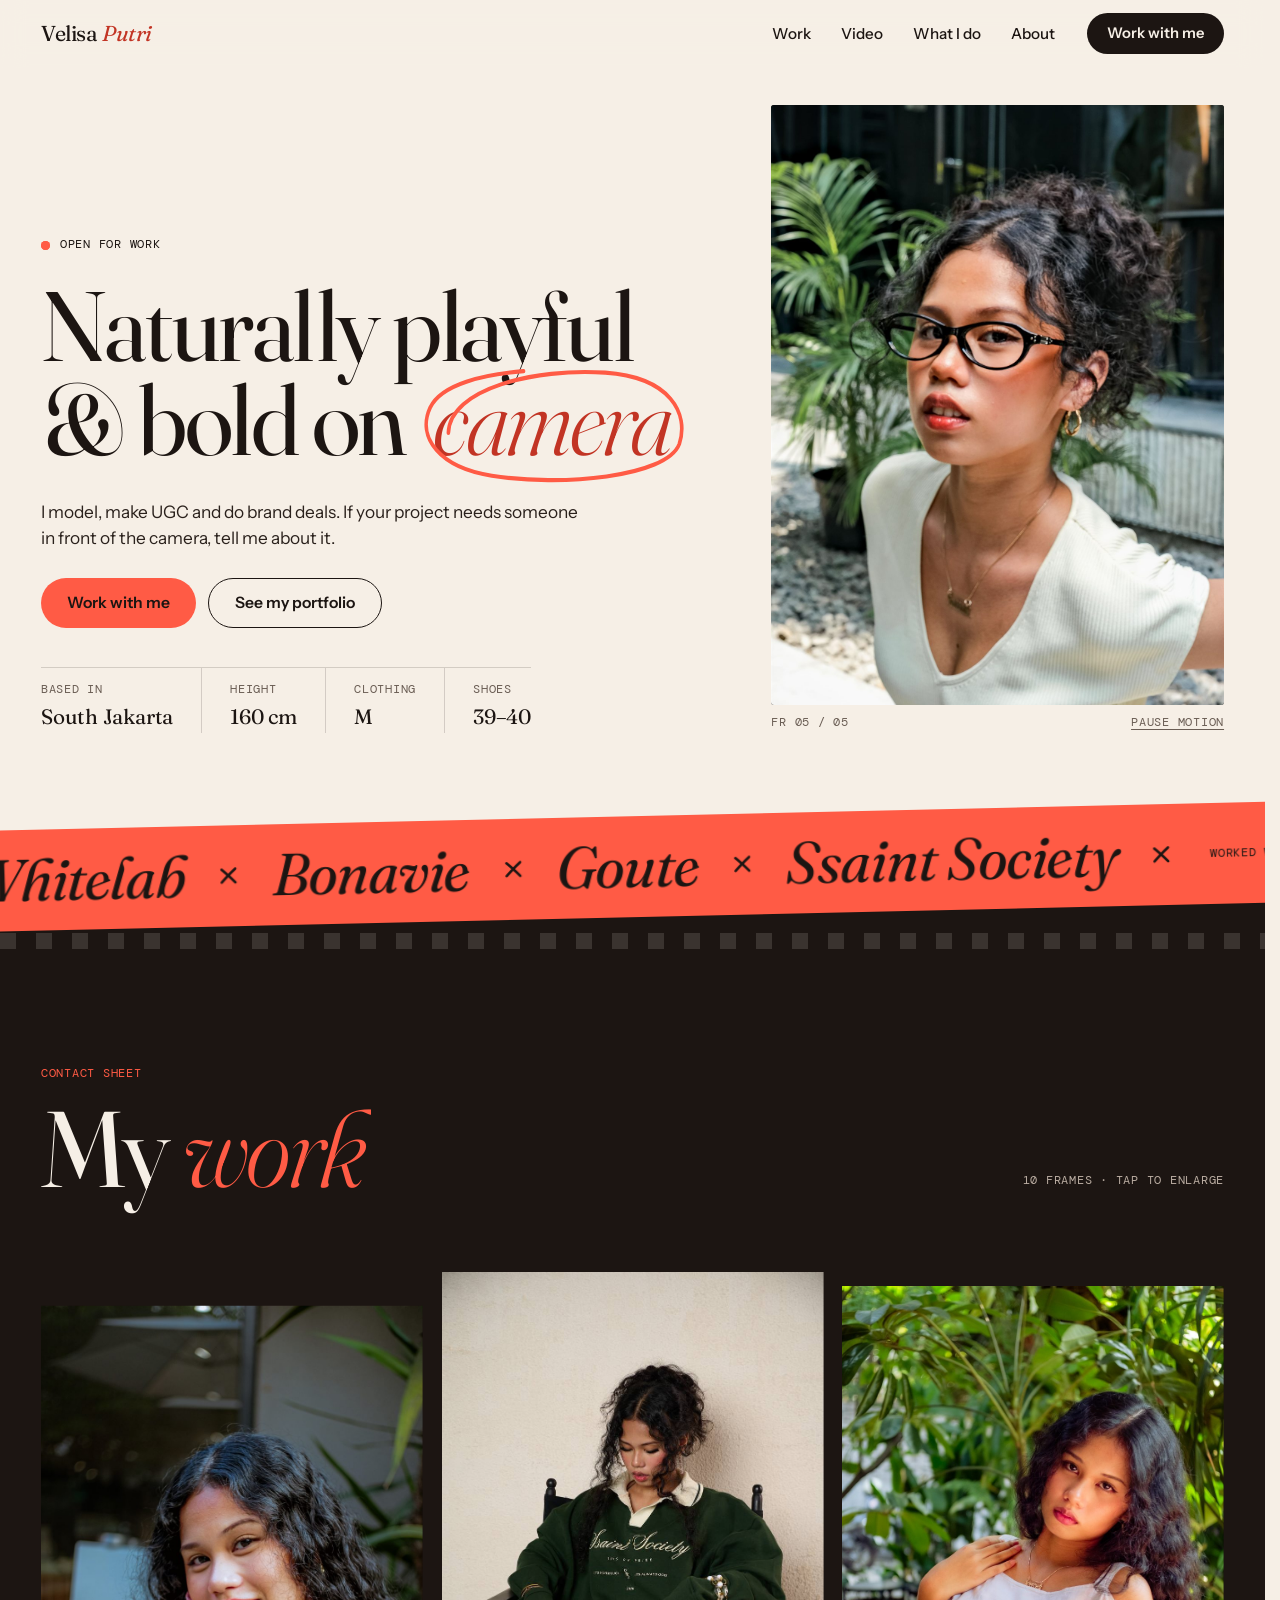
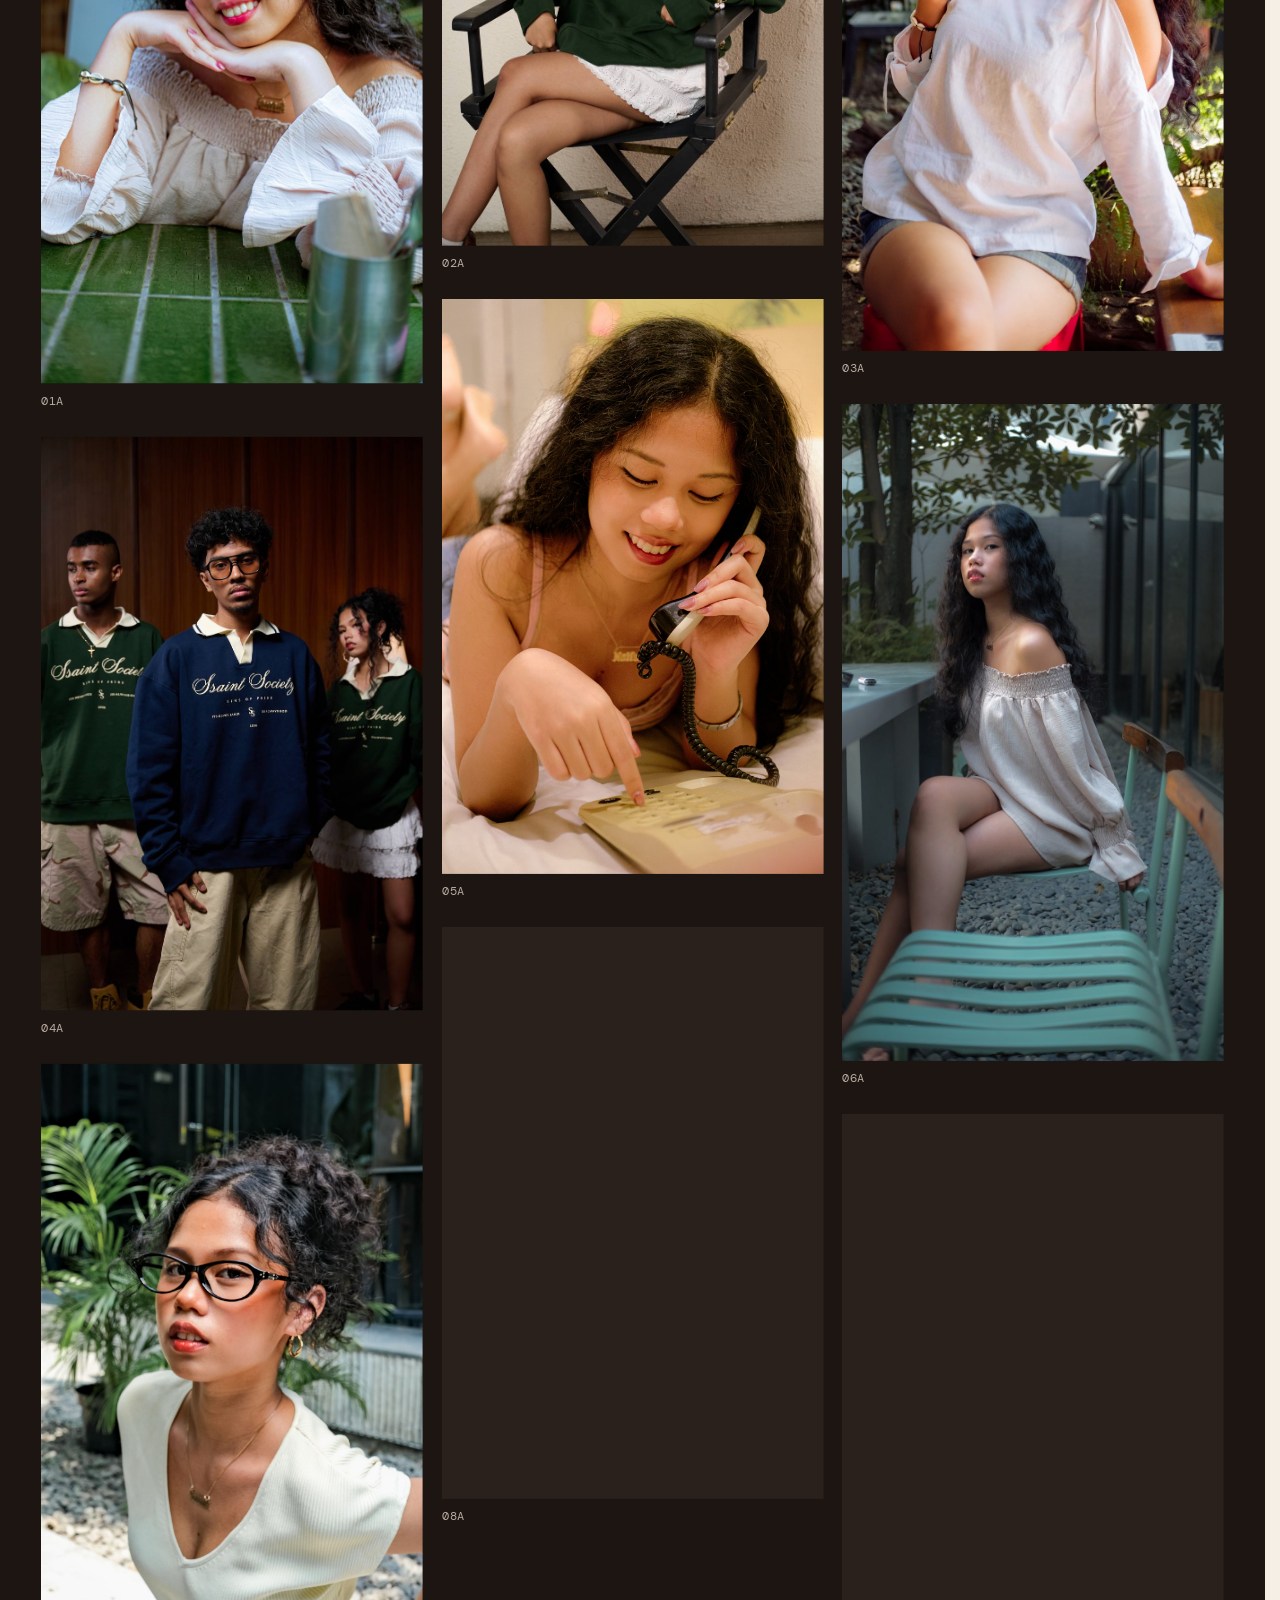
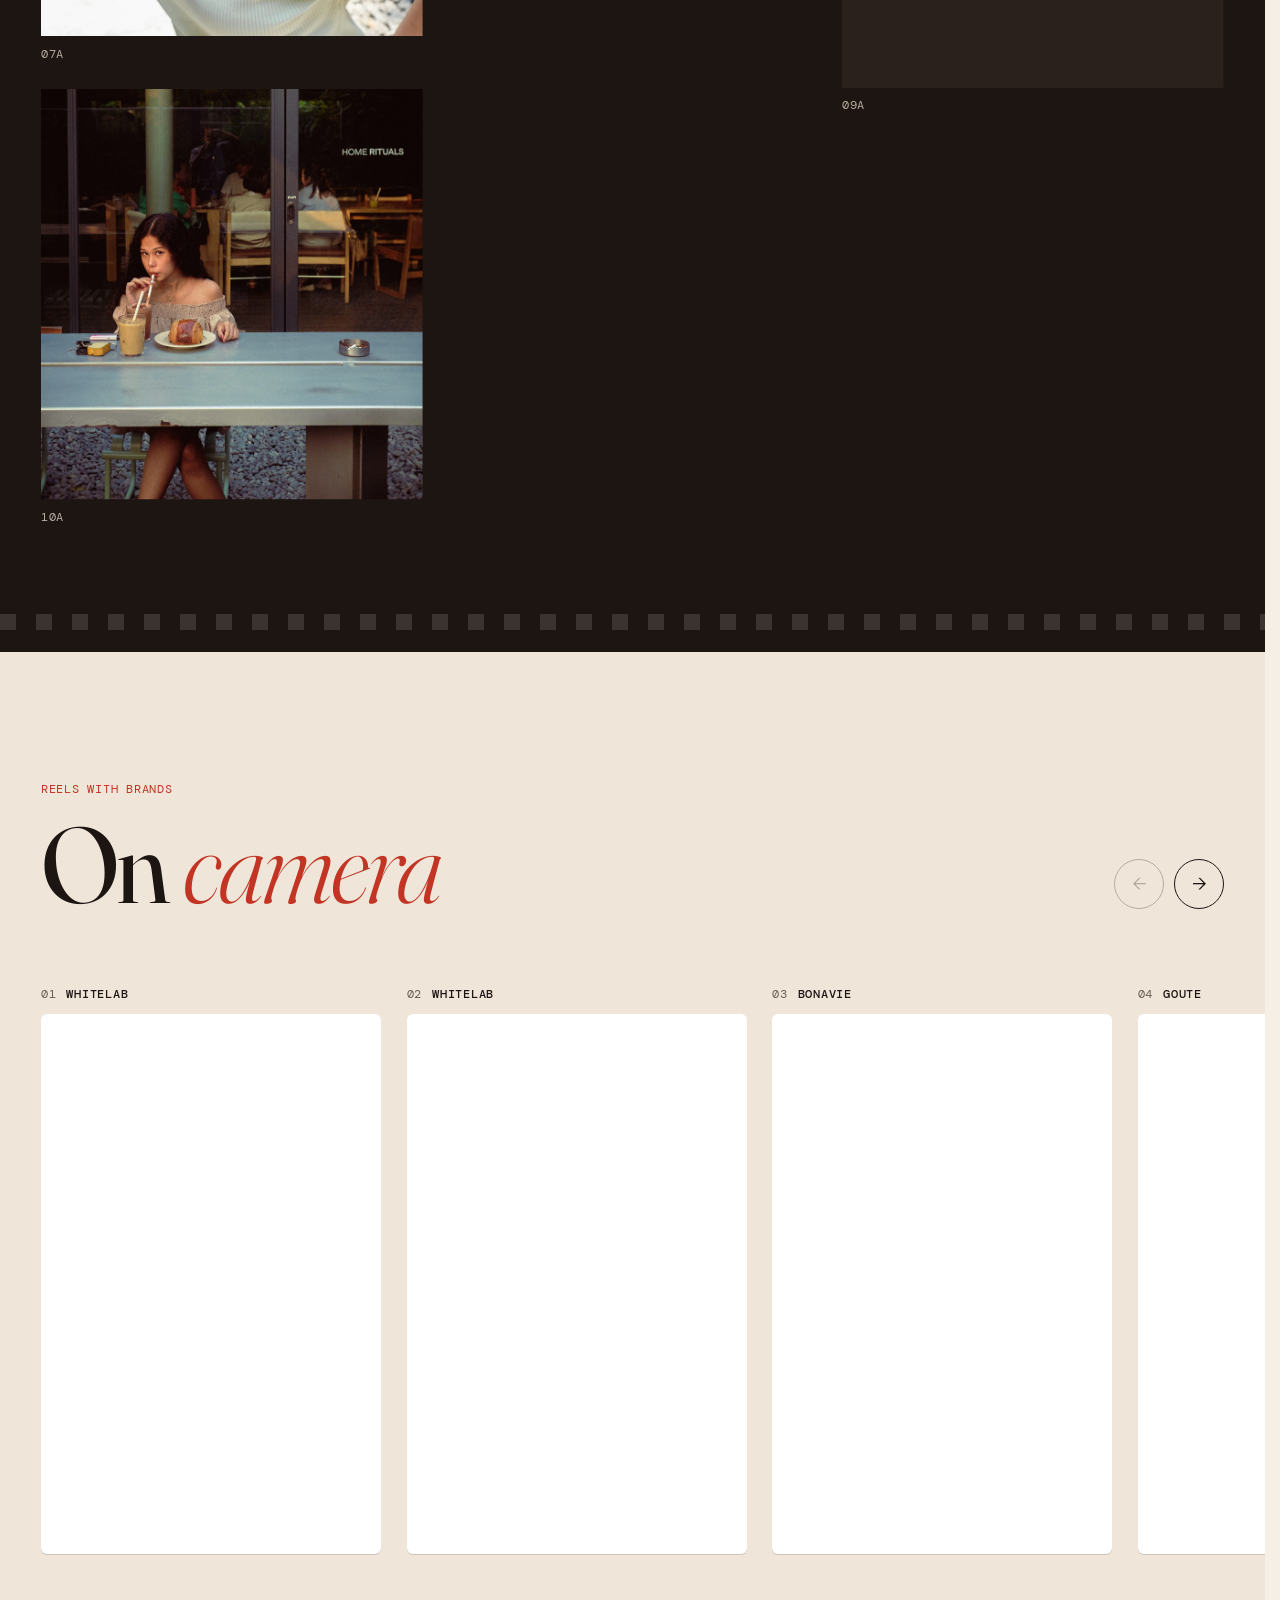
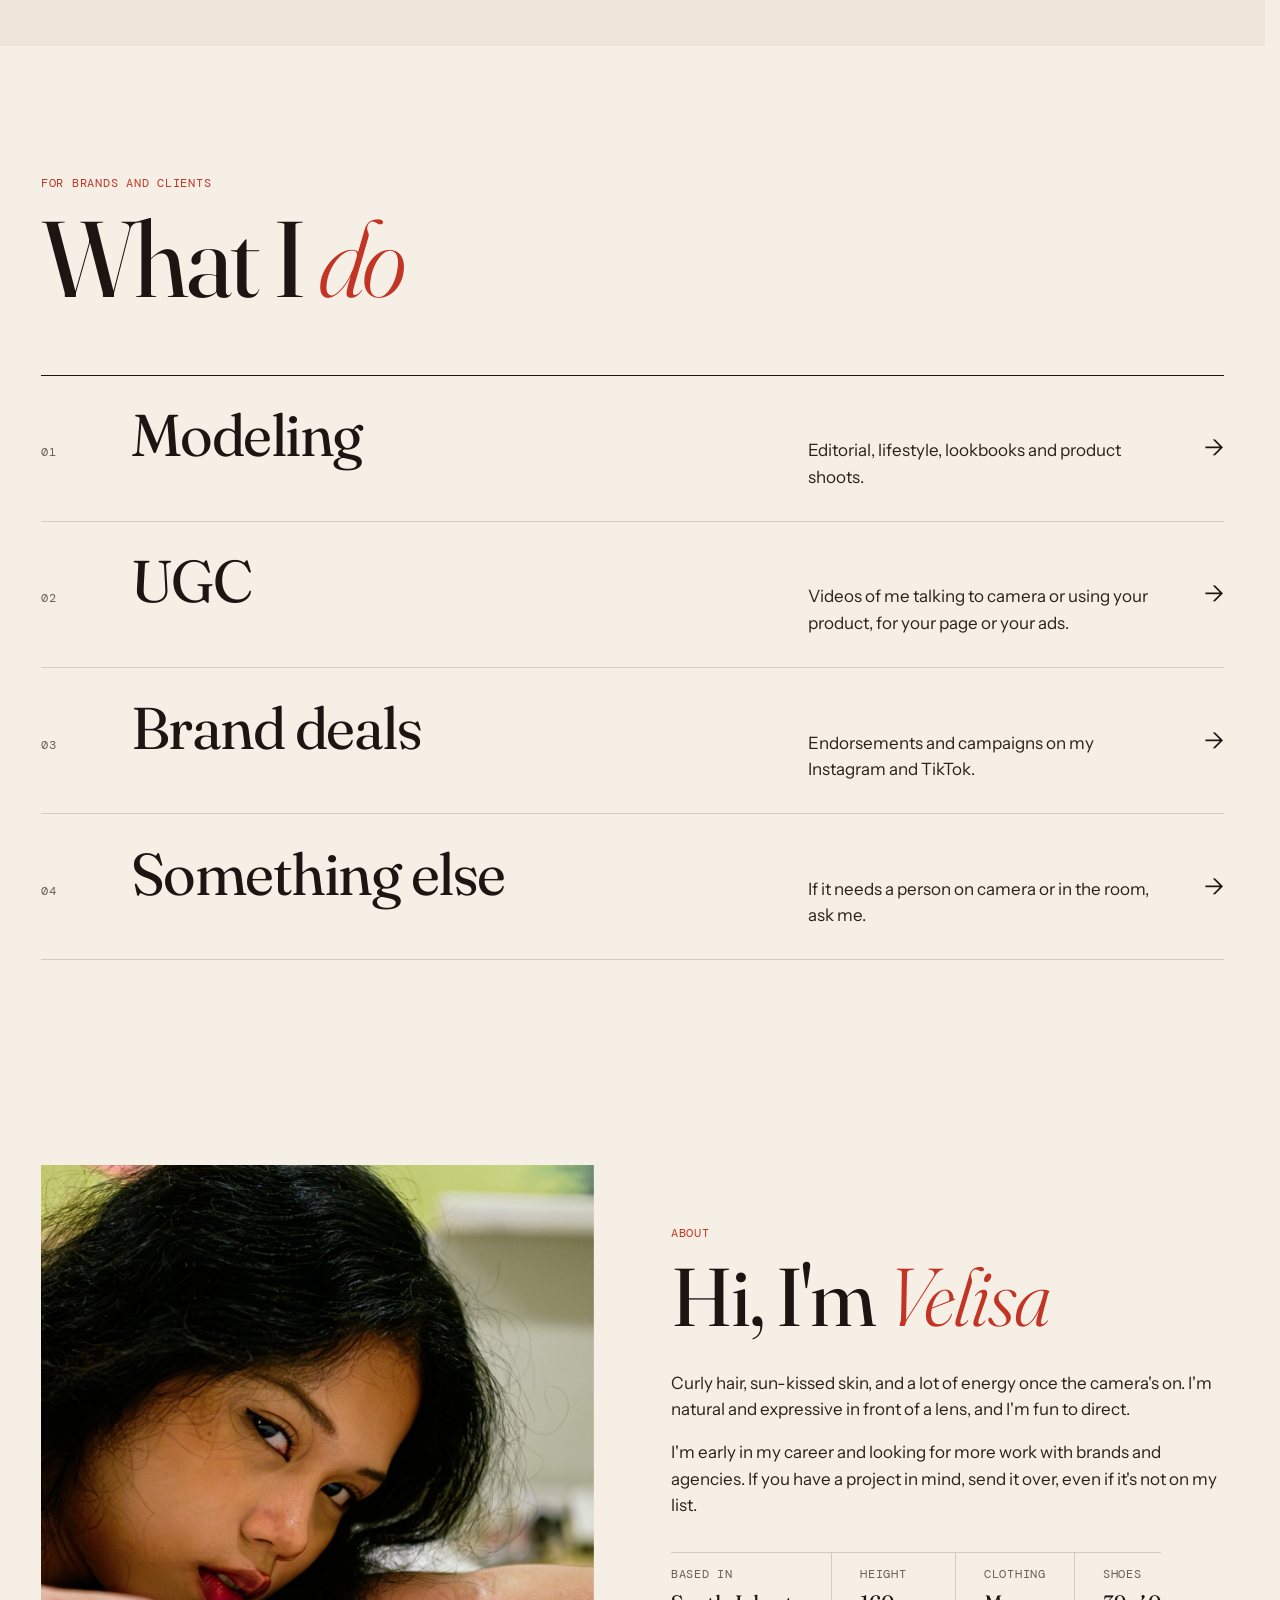
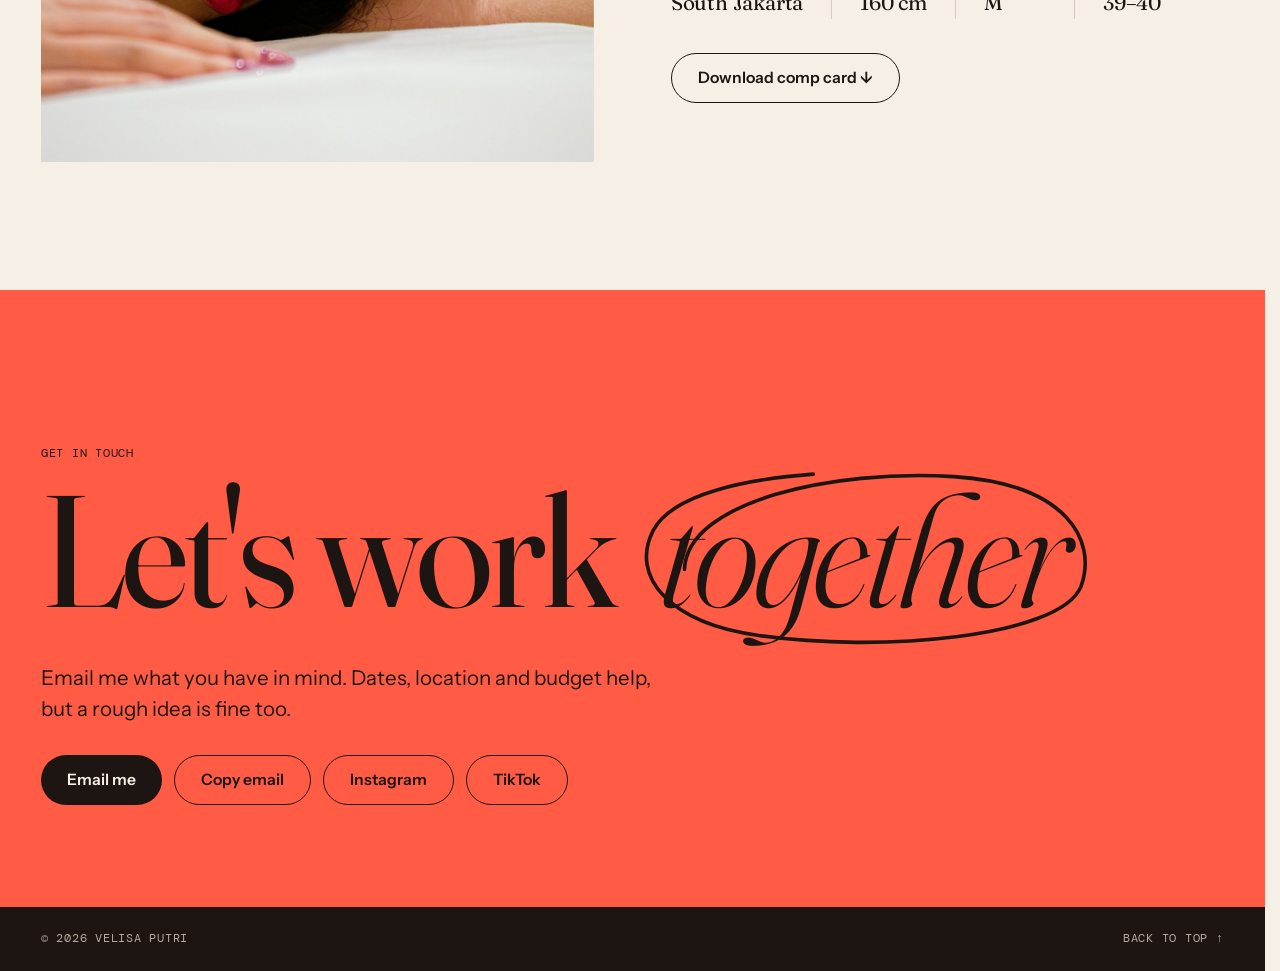
==== commit 8a4f33ab: "Add South Jakarta to stats and tidy pencil marks - Add a Based in stat for South Jakarta at the top " ====
--- a/index.html
+++ b/index.html
@@ -52,6 +52,7 @@
       <a class="btn btn-line" href="#work">See my portfolio</a>
     </div>
     <dl class="stats hero-fade" id="heroStats" style="--d:3">
+      <div><dt>Based in</dt><dd>South Jakarta</dd></div>
       <div><dt>Height</dt><dd>160 cm</dd></div>
       <div><dt>Clothing</dt><dd>M</dd></div>
       <div><dt>Shoes</dt><dd>39–40</dd></div>
@@ -142,6 +143,7 @@
         <p>I'm early in my career and looking for more work with brands and agencies. If you have a project in mind, send it over, even if it's not on my list.</p>
       </div>
       <dl class="stats stats-lg" id="aboutStats" data-reveal>
+        <div><dt>Based in</dt><dd>South Jakarta</dd></div>
         <div><dt>Height</dt><dd>160 cm</dd></div>
         <div><dt>Clothing</dt><dd>M</dd></div>
         <div><dt>Shoes</dt><dd>39–40</dd></div>
--- a/assets/style.css
+++ b/assets/style.css
@@ -161,10 +161,11 @@
 .pencil{position:absolute;inset:-14% -9% -20% -9%;width:118%;height:134%;overflow:visible;pointer-events:none}
 .pencil path{
   fill:none;stroke:var(--coral);stroke-width:2.6;stroke-linecap:round;
-  stroke-dasharray:1;stroke-dashoffset:1;transition:stroke-dashoffset 1.2s cubic-bezier(.65,0,.35,1);
+  stroke-dasharray:1;stroke-dashoffset:1;opacity:0; /* a round cap leaves a dot until drawing starts */
+  transition:stroke-dashoffset 1.2s cubic-bezier(.65,0,.35,1),opacity 0s;
   transition-delay:calc(var(--pd,600ms));
 }
-.in .pencil path{stroke-dashoffset:0}
+.in .pencil path{stroke-dashoffset:0;opacity:1}
 
 /* Generic scroll reveal */
 .js [data-reveal]{opacity:0;transform:translateY(26px);transition:opacity .8s ease,transform 1s var(--ease);transition-delay:var(--delay,0ms)}
@@ -215,8 +216,8 @@
 .shot.done .shot-mask img{transition:transform .9s var(--ease);transition-delay:0ms}
 .shot-btn:hover .shot-mask img,.shot-btn:focus-visible .shot-mask img{transform:scale(1.035)}
 .shot-mark{position:absolute;inset:-7px;width:calc(100% + 14px);height:calc(100% + 14px);pointer-events:none;overflow:visible}
-.shot-mark path{fill:none;stroke:var(--coral);stroke-width:.9;stroke-linecap:round;stroke-dasharray:1;stroke-dashoffset:1;transition:stroke-dashoffset .75s cubic-bezier(.65,0,.35,1)}
-.shot-btn:hover .shot-mark path,.shot-btn:focus-visible .shot-mark path{stroke-dashoffset:0}
+.shot-mark path{fill:none;stroke:var(--coral);stroke-width:.9;stroke-linecap:round;stroke-dasharray:1;stroke-dashoffset:1;opacity:0;transition:stroke-dashoffset .75s cubic-bezier(.65,0,.35,1),opacity 0s .75s}
+.shot-btn:hover .shot-mark path,.shot-btn:focus-visible .shot-mark path{stroke-dashoffset:0;opacity:1;transition:stroke-dashoffset .75s cubic-bezier(.65,0,.35,1),opacity 0s}
 .shot-label{display:flex;justify-content:space-between;color:var(--soft-on-ink);padding-top:8px;transition:color .2s}
 .shot:hover .shot-label{color:var(--coral)}
 .shot-label .pick{opacity:0;transition:opacity .25s}
@@ -345,7 +346,8 @@
   h2{font-size:clamp(2.9rem,14.5vw,4.4rem)}
   .contact h2{font-size:clamp(3.3rem,16.5vw,5.4rem)}
   .cta .btn{flex:1 1 0}
-  .stats div{padding-right:18px;margin-right:18px}
+  .stats{display:grid;grid-template-columns:1fr 1fr;width:100%}
+  .stats div{padding:12px 12px 0 0;margin-right:0;border-right:0}
   .contact-actions .btn{flex:1 1 calc(50% - 6px)}
   .contact-actions #emailBtn{flex-basis:100%}
   .lb[open]{grid-template-columns:minmax(0,1fr) minmax(0,1fr);grid-template-rows:minmax(0,1fr) 66px}
